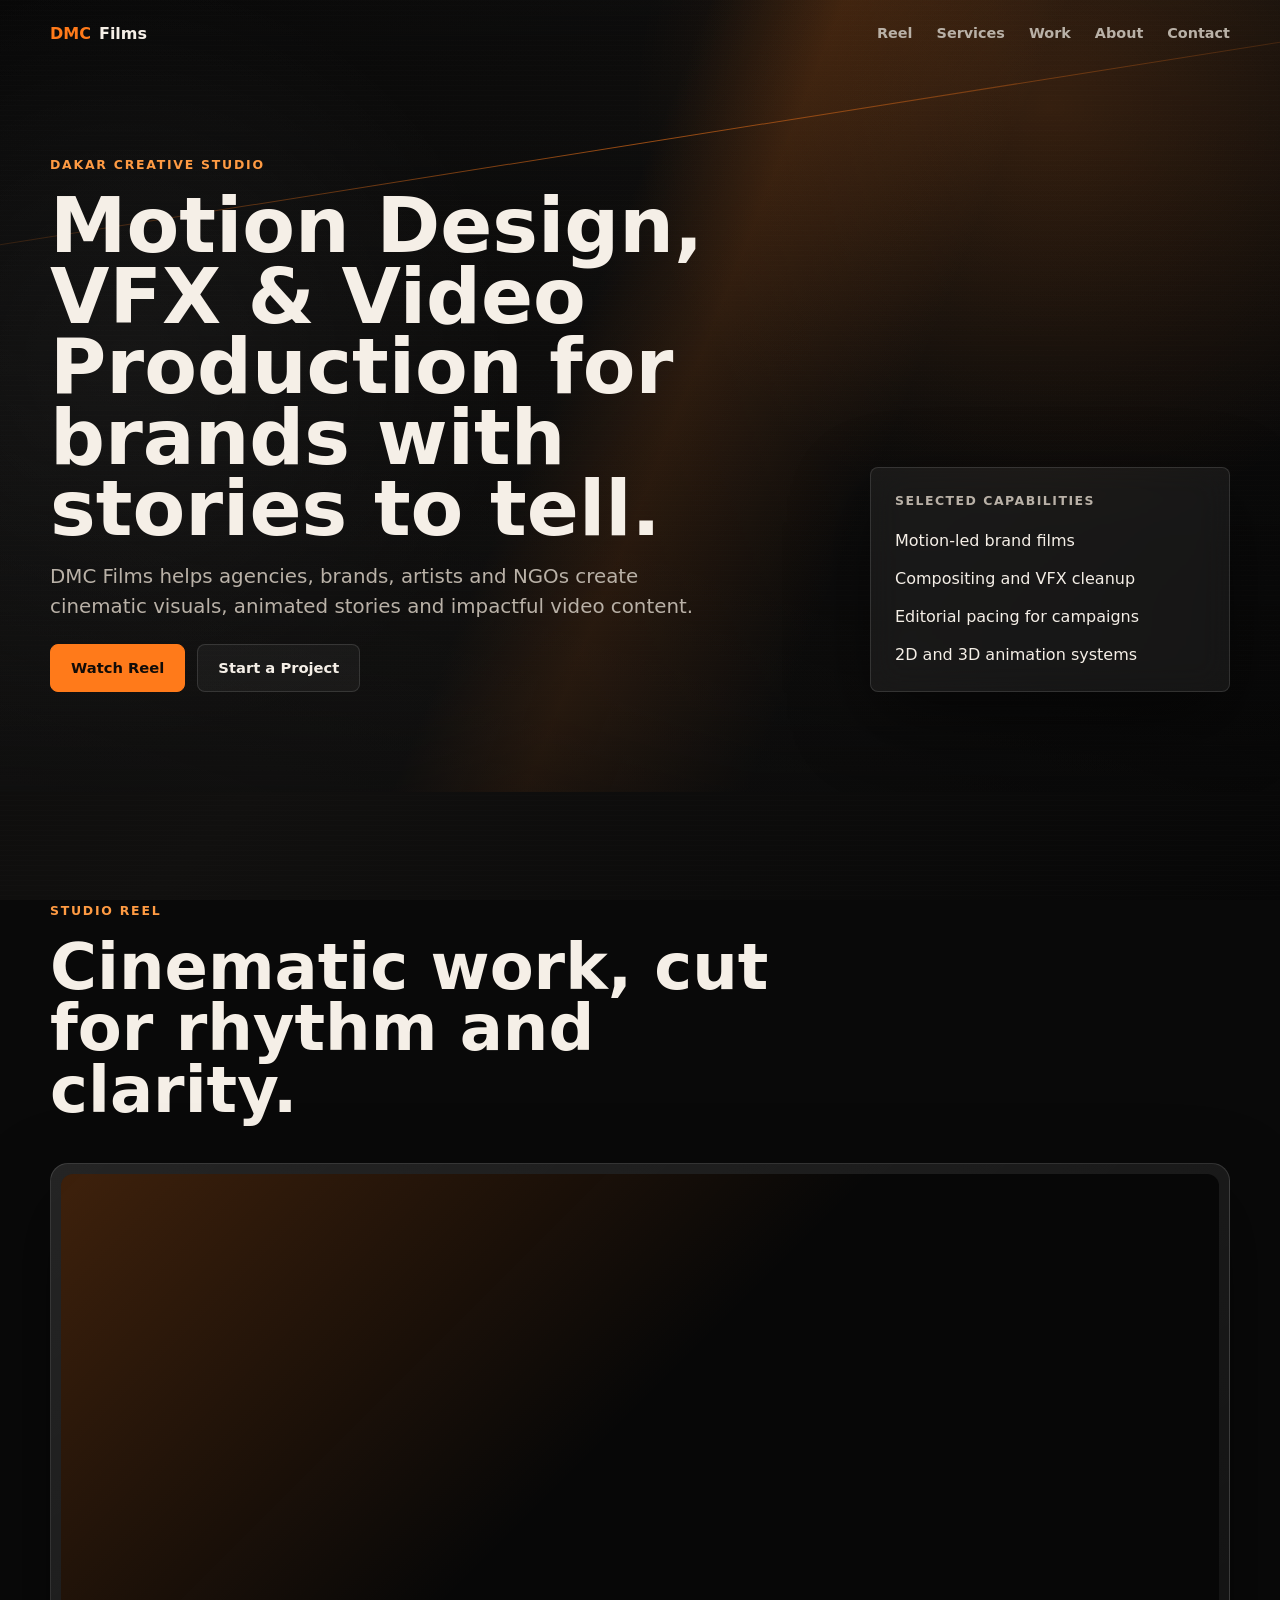
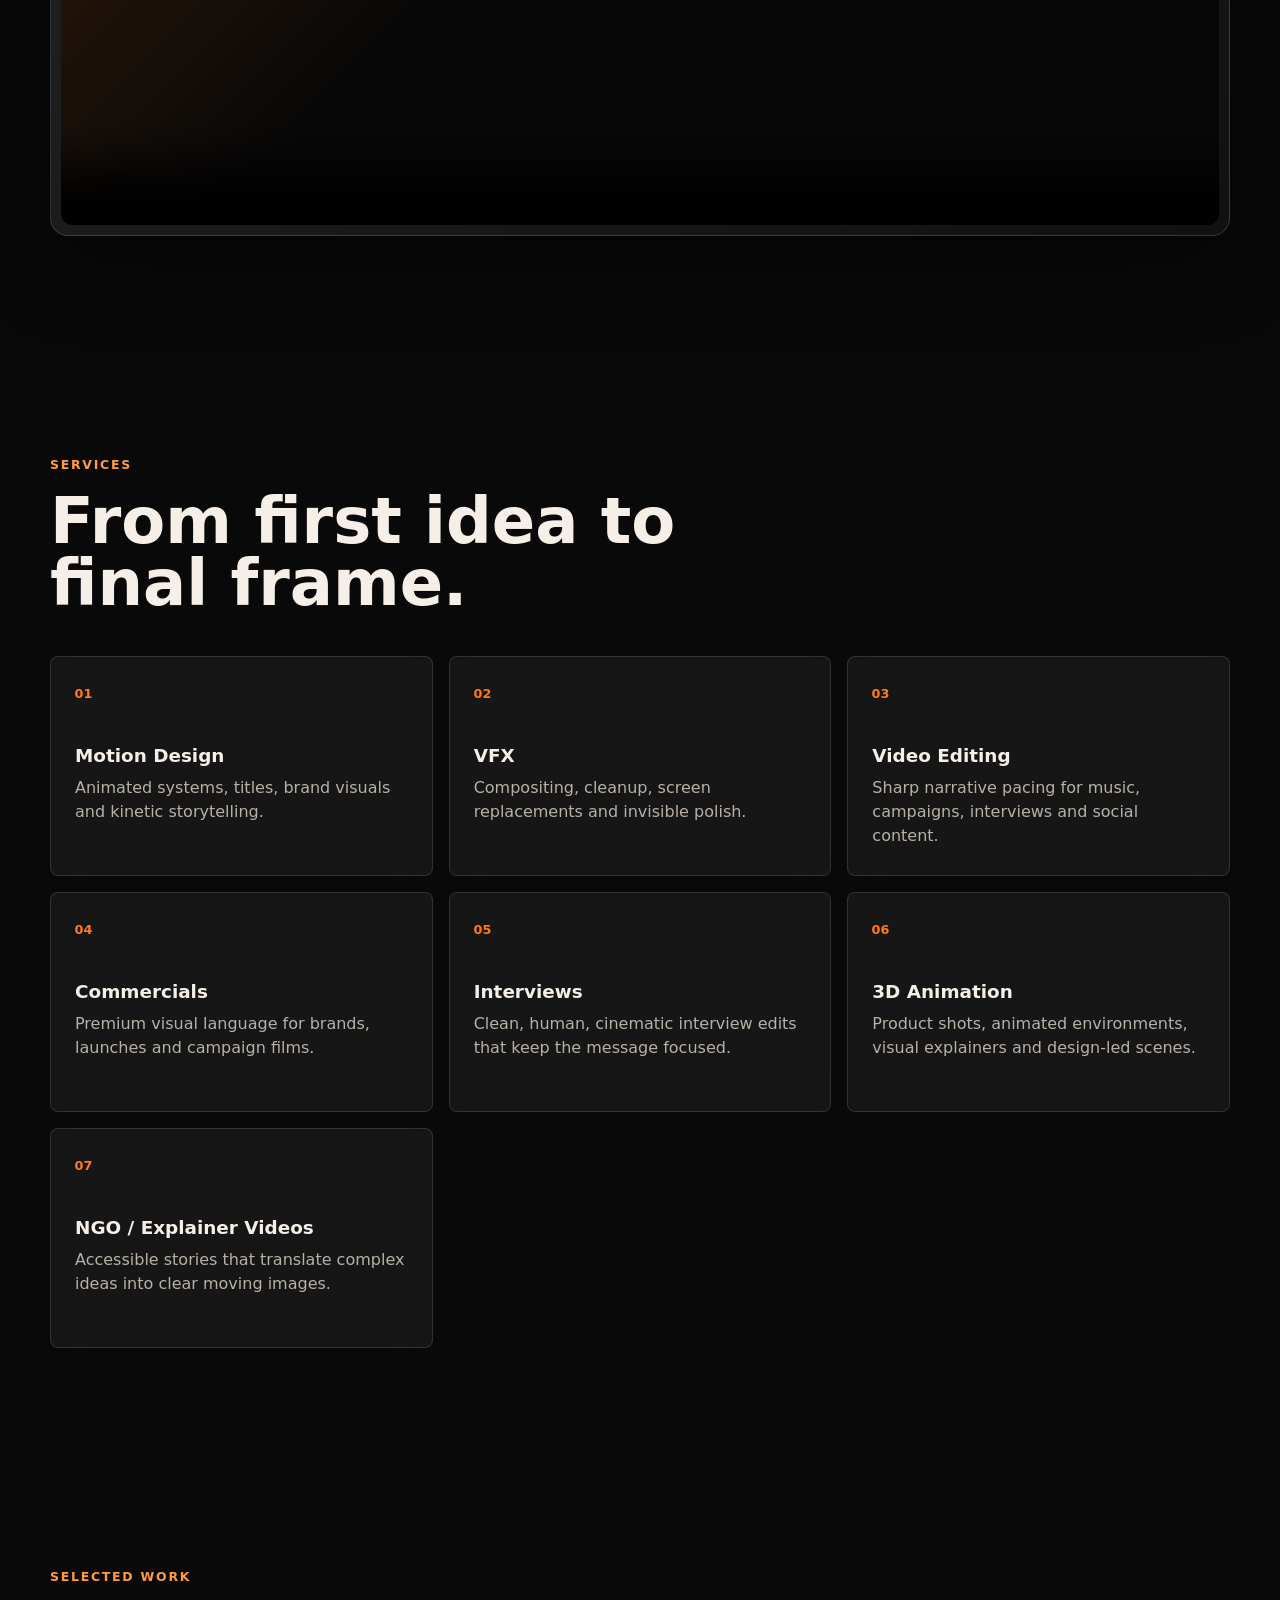
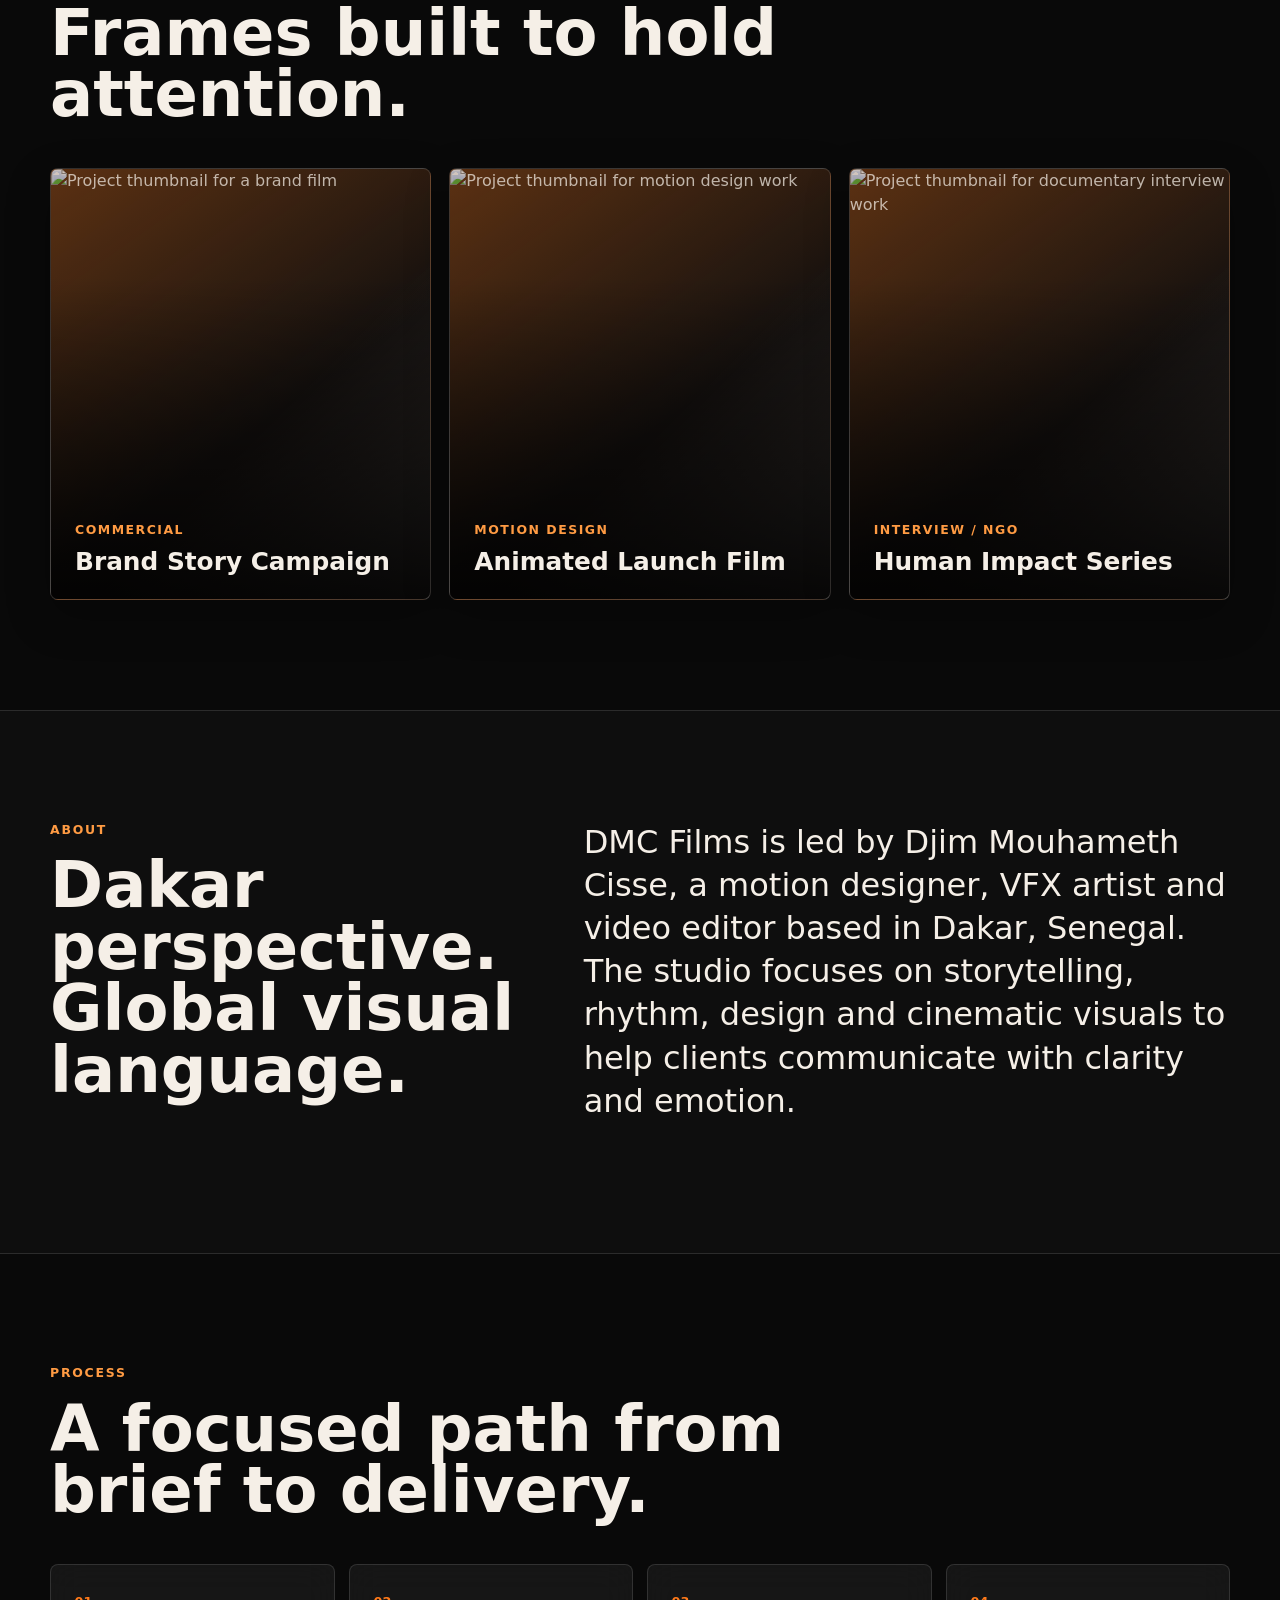
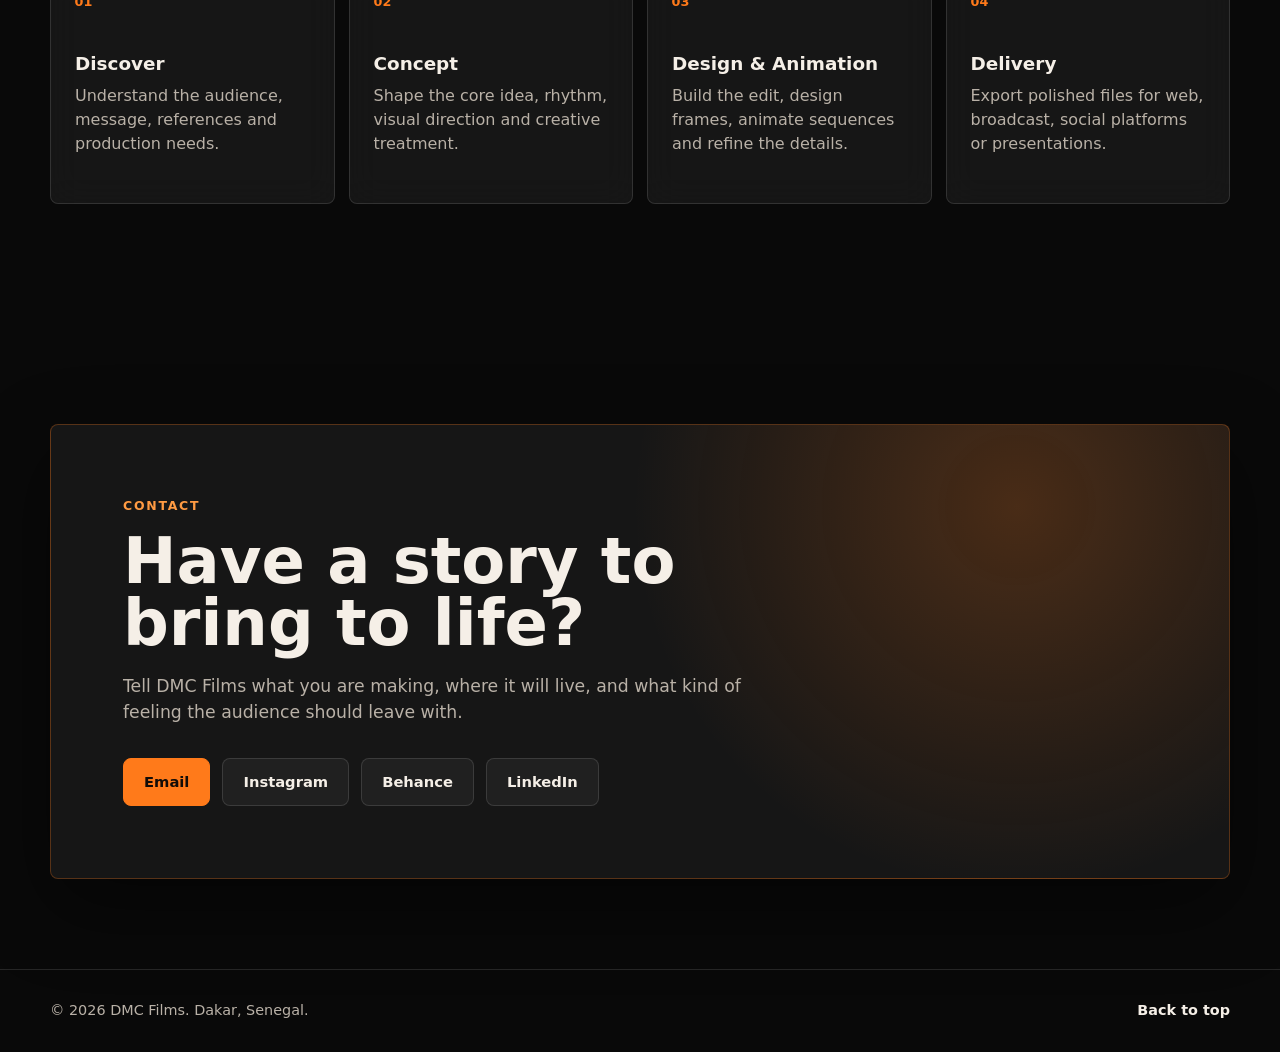
==== index.html @ 2ab38606 "Add files via upload" ====
<!DOCTYPE html>
<html lang="en">
  <head>
    <meta charset="UTF-8" />
    <meta name="viewport" content="width=device-width, initial-scale=1.0" />
    <meta
      name="description"
      content="DMC Films is a Dakar-based creative studio for motion design, VFX, video editing, commercials, interviews, animation, and video production."
    />
    <title>DMC Films | Motion Design, VFX & Video Production</title>
    <link rel="stylesheet" href="style.css" />
  </head>
  <body>
    <div class="site-bg" aria-hidden="true"></div>

    <header class="site-header" data-header>
      <a class="brand" href="#top" aria-label="DMC Films home">
        <span class="brand-mark">DMC</span>
        <span class="brand-name">Films</span>
      </a>

      <button
        class="nav-toggle"
        type="button"
        aria-label="Open navigation menu"
        aria-expanded="false"
        aria-controls="site-nav"
        data-nav-toggle
      >
        <span></span>
        <span></span>
      </button>

      <nav class="site-nav" id="site-nav" data-nav>
        <a href="#reel">Reel</a>
        <a href="#services">Services</a>
        <a href="#work">Work</a>
        <a href="#about">About</a>
        <a href="#contact">Contact</a>
      </nav>
    </header>

    <main id="top">
      <section class="hero section">
        <div class="hero-media" aria-hidden="true">
          <span class="scanline"></span>
        </div>

        <div class="container hero-grid">
          <div class="hero-copy reveal">
            <p class="eyebrow">Dakar creative studio</p>
            <h1>Motion Design, VFX & Video Production for brands with stories to tell.</h1>
            <p class="hero-text">
              DMC Films helps agencies, brands, artists and NGOs create cinematic visuals,
              animated stories and impactful video content.
            </p>
            <div class="hero-actions">
              <a class="btn btn-primary" href="#reel">Watch Reel</a>
              <a class="btn btn-secondary" href="#contact">Start a Project</a>
            </div>
          </div>

          <div class="hero-panel reveal" style="--delay: 140ms">
            <p class="panel-label">Selected capabilities</p>
            <ul>
              <li>Motion-led brand films</li>
              <li>Compositing and VFX cleanup</li>
              <li>Editorial pacing for campaigns</li>
              <li>2D and 3D animation systems</li>
            </ul>
          </div>
        </div>
      </section>

      <section class="section reel-section" id="reel">
        <div class="container">
          <div class="section-heading reveal">
            <p class="eyebrow">Studio reel</p>
            <h2>Cinematic work, cut for rhythm and clarity.</h2>
          </div>

          <div class="video-shell reveal">
            <!-- Replace assets/video/reel.mp4 with your final reel video file. Keep the same filename or update the src below. -->
            <!-- Replace assets/img/poster.jpg with a still frame from the reel for the video preview image. -->
            <video
              class="reel-video"
              controls
              preload="metadata"
              poster="assets/img/poster.jpg"
            >
              <source src="assets/video/reel.mp4" type="video/mp4" />
              Your browser does not support the video tag.
            </video>
          </div>
        </div>
      </section>

      <section class="section" id="services">
        <div class="container">
          <div class="section-heading reveal">
            <p class="eyebrow">Services</p>
            <h2>From first idea to final frame.</h2>
          </div>

          <div class="services-grid">
            <article class="service-card reveal">
              <span>01</span>
              <h3>Motion Design</h3>
              <p>Animated systems, titles, brand visuals and kinetic storytelling.</p>
            </article>
            <article class="service-card reveal">
              <span>02</span>
              <h3>VFX</h3>
              <p>Compositing, cleanup, screen replacements and invisible polish.</p>
            </article>
            <article class="service-card reveal">
              <span>03</span>
              <h3>Video Editing</h3>
              <p>Sharp narrative pacing for music, campaigns, interviews and social content.</p>
            </article>
            <article class="service-card reveal">
              <span>04</span>
              <h3>Commercials</h3>
              <p>Premium visual language for brands, launches and campaign films.</p>
            </article>
            <article class="service-card reveal">
              <span>05</span>
              <h3>Interviews</h3>
              <p>Clean, human, cinematic interview edits that keep the message focused.</p>
            </article>
            <article class="service-card reveal">
              <span>06</span>
              <h3>3D Animation</h3>
              <p>Product shots, animated environments, visual explainers and design-led scenes.</p>
            </article>
            <article class="service-card reveal">
              <span>07</span>
              <h3>NGO / Explainer Videos</h3>
              <p>Accessible stories that translate complex ideas into clear moving images.</p>
            </article>
          </div>
        </div>
      </section>

      <section class="section" id="work">
        <div class="container">
          <div class="section-heading reveal">
            <p class="eyebrow">Selected work</p>
            <h2>Frames built to hold attention.</h2>
          </div>

          <div class="work-grid">
            <article class="work-card reveal">
              <!-- Replace this image with your own thumbnail in assets/img/project-1.jpg. -->
              <img src="assets/img/project-1.jpg" alt="Project thumbnail for a brand film" />
              <div class="work-card-content">
                <p>Commercial</p>
                <h3>Brand Story Campaign</h3>
              </div>
            </article>
            <article class="work-card reveal">
              <!-- Replace this image with your own thumbnail in assets/img/project-2.jpg. -->
              <img src="assets/img/project-2.jpg" alt="Project thumbnail for motion design work" />
              <div class="work-card-content">
                <p>Motion Design</p>
                <h3>Animated Launch Film</h3>
              </div>
            </article>
            <article class="work-card reveal">
              <!-- Replace this image with your own thumbnail in assets/img/project-3.jpg. -->
              <img src="assets/img/project-3.jpg" alt="Project thumbnail for documentary interview work" />
              <div class="work-card-content">
                <p>Interview / NGO</p>
                <h3>Human Impact Series</h3>
              </div>
            </article>
          </div>
        </div>
      </section>

      <section class="section about-section" id="about">
        <div class="container about-grid">
          <div class="section-heading reveal">
            <p class="eyebrow">About</p>
            <h2>Dakar perspective. Global visual language.</h2>
          </div>
          <div class="about-copy reveal">
            <p>
              DMC Films is led by Djim Mouhameth Cisse, a motion designer, VFX artist
              and video editor based in Dakar, Senegal. The studio focuses on storytelling,
              rhythm, design and cinematic visuals to help clients communicate with clarity
              and emotion.
            </p>
          </div>
        </div>
      </section>

      <section class="section process-section" id="process">
        <div class="container">
          <div class="section-heading reveal">
            <p class="eyebrow">Process</p>
            <h2>A focused path from brief to delivery.</h2>
          </div>

          <div class="process-grid">
            <article class="process-step reveal">
              <span>01</span>
              <h3>Discover</h3>
              <p>Understand the audience, message, references and production needs.</p>
            </article>
            <article class="process-step reveal">
              <span>02</span>
              <h3>Concept</h3>
              <p>Shape the core idea, rhythm, visual direction and creative treatment.</p>
            </article>
            <article class="process-step reveal">
              <span>03</span>
              <h3>Design & Animation</h3>
              <p>Build the edit, design frames, animate sequences and refine the details.</p>
            </article>
            <article class="process-step reveal">
              <span>04</span>
              <h3>Delivery</h3>
              <p>Export polished files for web, broadcast, social platforms or presentations.</p>
            </article>
          </div>
        </div>
      </section>

      <section class="section contact-section" id="contact">
        <div class="container contact-panel reveal">
          <p class="eyebrow">Contact</p>
          <h2>Have a story to bring to life?</h2>
          <p>
            Tell DMC Films what you are making, where it will live, and what kind of feeling
            the audience should leave with.
          </p>

          <div class="contact-actions">
            <!-- Edit these placeholder links with your real email and social profiles. -->
            <a class="btn btn-primary" href="mailto:hello@dmcfilms.com">Email</a>
            <a class="btn btn-secondary" href="https://instagram.com/" target="_blank" rel="noreferrer">Instagram</a>
            <a class="btn btn-secondary" href="https://behance.net/" target="_blank" rel="noreferrer">Behance</a>
            <a class="btn btn-secondary" href="https://linkedin.com/" target="_blank" rel="noreferrer">LinkedIn</a>
          </div>
        </div>
      </section>
    </main>

    <footer class="site-footer">
      <div class="container footer-inner">
        <p>&copy; <span data-year></span> DMC Films. Dakar, Senegal.</p>
        <a href="#top">Back to top</a>
      </div>
    </footer>

    <script src="script.js"></script>
  </body>
</html>
---- style.css ----
:root {
  --bg: #090909;
  --bg-soft: #11100f;
  --surface: rgba(255, 255, 255, 0.055);
  --surface-strong: rgba(255, 255, 255, 0.095);
  --line: rgba(255, 255, 255, 0.12);
  --text: #f5efe7;
  --muted: #b9b1a7;
  --accent: #ff7a1a;
  --accent-strong: #ff9b43;
  --shadow: 0 28px 80px rgba(0, 0, 0, 0.48);
  --radius: 8px;
  --max-width: 1180px;
  color-scheme: dark;
}

* {
  box-sizing: border-box;
}

html {
  scroll-behavior: smooth;
}

body {
  margin: 0;
  min-height: 100vh;
  background: var(--bg);
  color: var(--text);
  font-family: Inter, ui-sans-serif, system-ui, -apple-system, BlinkMacSystemFont, "Segoe UI", sans-serif;
  line-height: 1.5;
  overflow-x: hidden;
}

body.nav-open {
  overflow: hidden;
}

img,
video {
  display: block;
  max-width: 100%;
}

a {
  color: inherit;
  text-decoration: none;
}

button {
  font: inherit;
}

.site-bg {
  position: fixed;
  inset: 0;
  z-index: -2;
  background:
    radial-gradient(circle at 82% 12%, rgba(255, 122, 26, 0.18), transparent 26rem),
    radial-gradient(circle at 10% 40%, rgba(255, 255, 255, 0.06), transparent 24rem),
    linear-gradient(135deg, #080808 0%, #11100f 48%, #070707 100%);
}

.site-bg::after {
  content: "";
  position: absolute;
  inset: 0;
  opacity: 0.18;
  background-image: linear-gradient(rgba(255, 255, 255, 0.05) 1px, transparent 1px);
  background-size: 100% 5px;
  pointer-events: none;
}

.container {
  width: min(100% - 40px, var(--max-width));
  margin-inline: auto;
}

.section {
  padding: 110px 0;
}

.site-header {
  position: fixed;
  top: 0;
  left: 0;
  right: 0;
  z-index: 20;
  display: flex;
  align-items: center;
  justify-content: space-between;
  gap: 24px;
  padding: 22px max(20px, calc((100vw - var(--max-width)) / 2));
  border-bottom: 1px solid transparent;
  transition: background 220ms ease, border-color 220ms ease, padding 220ms ease;
}

.site-header.is-scrolled {
  padding-top: 14px;
  padding-bottom: 14px;
  background: rgba(9, 9, 9, 0.82);
  border-color: var(--line);
  backdrop-filter: blur(18px);
}

.brand {
  display: inline-flex;
  align-items: baseline;
  gap: 8px;
  font-weight: 800;
  letter-spacing: 0;
}

.brand-mark {
  color: var(--accent);
}

.brand-name {
  color: var(--text);
}

.site-nav {
  display: flex;
  align-items: center;
  gap: 24px;
  color: var(--muted);
  font-size: 0.9rem;
  font-weight: 650;
}

.site-nav a {
  position: relative;
  transition: color 180ms ease;
}

.site-nav a::after {
  content: "";
  position: absolute;
  left: 0;
  right: 0;
  bottom: -8px;
  height: 1px;
  background: var(--accent);
  transform: scaleX(0);
  transform-origin: right;
  transition: transform 180ms ease;
}

.site-nav a:hover,
.site-nav a:focus-visible {
  color: var(--text);
}

.site-nav a:hover::after,
.site-nav a:focus-visible::after {
  transform: scaleX(1);
  transform-origin: left;
}

.nav-toggle {
  display: none;
  width: 44px;
  height: 44px;
  border: 1px solid var(--line);
  border-radius: var(--radius);
  background: rgba(255, 255, 255, 0.05);
  color: var(--text);
  cursor: pointer;
}

.nav-toggle span {
  display: block;
  width: 18px;
  height: 2px;
  margin: 5px auto;
  background: currentColor;
  transition: transform 180ms ease;
}

.nav-toggle.is-active span:first-child {
  transform: translateY(3.5px) rotate(45deg);
}

.nav-toggle.is-active span:last-child {
  transform: translateY(-3.5px) rotate(-45deg);
}

.hero {
  position: relative;
  min-height: 88svh;
  display: grid;
  align-items: center;
  overflow: hidden;
  padding-top: 100px;
  padding-bottom: 44px;
}

.hero-grid {
  position: relative;
  z-index: 1;
  display: grid;
  grid-template-columns: minmax(0, 1fr) 360px;
  gap: 56px;
  align-items: end;
}

.hero-media {
  position: absolute;
  inset: 0;
  z-index: 0;
  overflow: hidden;
}

.hero-media::before,
.hero-media::after {
  content: "";
  position: absolute;
  inset: -20%;
  pointer-events: none;
}

.hero-media::before {
  background:
    linear-gradient(112deg, transparent 0 46%, rgba(255, 122, 26, 0.16) 52%, transparent 62%),
    linear-gradient(18deg, rgba(255, 255, 255, 0.055), transparent 42%);
  animation: driftLight 13s ease-in-out infinite alternate;
}

.hero-media::after {
  background: linear-gradient(180deg, transparent 0%, rgba(9, 9, 9, 0.38) 78%, rgba(9, 9, 9, 0.8) 100%);
}

.scanline {
  position: absolute;
  inset: 18% -20% auto;
  height: 1px;
  background: linear-gradient(90deg, transparent, rgba(255, 122, 26, 0.65), transparent);
  transform: rotate(-9deg);
  animation: pulse 5s ease-in-out infinite;
}

.eyebrow {
  margin: 0 0 16px;
  color: var(--accent-strong);
  font-size: 0.78rem;
  font-weight: 800;
  letter-spacing: 0.14em;
  text-transform: uppercase;
}

h1,
h2,
h3,
p {
  margin-top: 0;
}

h1 {
  max-width: 860px;
  margin-bottom: 18px;
  font-size: clamp(3rem, 6vw, 5.9rem);
  line-height: 0.92;
  letter-spacing: 0;
}

h2 {
  max-width: 760px;
  margin-bottom: 0;
  font-size: clamp(2.2rem, 5vw, 4.6rem);
  line-height: 0.96;
  letter-spacing: 0;
}

h3 {
  margin-bottom: 10px;
  font-size: 1.15rem;
  line-height: 1.15;
  letter-spacing: 0;
}

.hero-text {
  max-width: 680px;
  margin-bottom: 22px;
  color: var(--muted);
  font-size: clamp(1.04rem, 1.6vw, 1.24rem);
}

.hero-actions,
.contact-actions {
  display: flex;
  flex-wrap: wrap;
  gap: 12px;
}

.btn {
  display: inline-flex;
  min-height: 48px;
  align-items: center;
  justify-content: center;
  border: 1px solid var(--line);
  border-radius: var(--radius);
  padding: 0 20px;
  font-size: 0.92rem;
  font-weight: 800;
  transition: transform 180ms ease, border-color 180ms ease, background 180ms ease, color 180ms ease;
}

.btn:hover,
.btn:focus-visible {
  transform: translateY(-2px);
}

.btn-primary {
  border-color: var(--accent);
  background: var(--accent);
  color: #120c08;
}

.btn-primary:hover,
.btn-primary:focus-visible {
  background: var(--accent-strong);
  border-color: var(--accent-strong);
}

.btn-secondary {
  background: rgba(255, 255, 255, 0.045);
  color: var(--text);
}

.btn-secondary:hover,
.btn-secondary:focus-visible {
  border-color: rgba(255, 122, 26, 0.6);
  background: rgba(255, 122, 26, 0.12);
}

.hero-panel,
.service-card,
.process-step {
  border: 1px solid var(--line);
  border-radius: var(--radius);
  background: var(--surface);
  backdrop-filter: blur(16px);
}

.hero-panel {
  padding: 24px;
  box-shadow: var(--shadow);
}

.panel-label {
  margin-bottom: 18px;
  color: var(--muted);
  font-size: 0.78rem;
  font-weight: 800;
  letter-spacing: 0.12em;
  text-transform: uppercase;
}

.hero-panel ul {
  display: grid;
  gap: 14px;
  margin: 0;
  padding: 0;
  list-style: none;
}

.hero-panel li {
  color: var(--text);
}

.section-heading {
  margin-bottom: 42px;
}

.video-shell {
  padding: 10px;
  border: 1px solid rgba(255, 255, 255, 0.13);
  border-radius: 18px;
  background: linear-gradient(145deg, rgba(255, 255, 255, 0.11), rgba(255, 255, 255, 0.035));
  box-shadow: var(--shadow);
}

.reel-video {
  width: 100%;
  aspect-ratio: 16 / 9;
  border-radius: 12px;
  background:
    linear-gradient(135deg, rgba(255, 122, 26, 0.22), transparent 45%),
    #070707;
  object-fit: cover;
}

.services-grid {
  display: grid;
  grid-template-columns: repeat(3, minmax(0, 1fr));
  gap: 16px;
}

.service-card {
  min-height: 220px;
  padding: 24px;
  transition: transform 200ms ease, border-color 200ms ease, background 200ms ease;
}

.service-card:hover {
  transform: translateY(-6px);
  border-color: rgba(255, 122, 26, 0.52);
  background: var(--surface-strong);
}

.service-card span,
.process-step span {
  display: inline-block;
  margin-bottom: 42px;
  color: var(--accent);
  font-size: 0.8rem;
  font-weight: 850;
}

.service-card p,
.process-step p {
  margin-bottom: 0;
  color: var(--muted);
}

.work-grid {
  display: grid;
  grid-template-columns: repeat(3, minmax(0, 1fr));
  gap: 18px;
}

.work-card {
  position: relative;
  min-height: 430px;
  overflow: hidden;
  border: 1px solid var(--line);
  border-radius: var(--radius);
  background:
    linear-gradient(145deg, rgba(255, 122, 26, 0.3), transparent 58%),
    linear-gradient(315deg, rgba(255, 255, 255, 0.12), transparent 42%),
    #15110f;
  box-shadow: 0 16px 44px rgba(0, 0, 0, 0.28);
}

.work-card img {
  width: 100%;
  height: 100%;
  min-height: 430px;
  object-fit: cover;
  opacity: 0.72;
  transition: transform 500ms ease, opacity 500ms ease;
}

.work-card img[src=""],
.work-card img:not([src]) {
  display: none;
}

.work-card::after {
  content: "";
  position: absolute;
  inset: 0;
  background: linear-gradient(180deg, transparent 25%, rgba(0, 0, 0, 0.84));
}

.work-card-content {
  position: absolute;
  left: 24px;
  right: 24px;
  bottom: 22px;
  z-index: 1;
}

.work-card-content p {
  margin-bottom: 8px;
  color: var(--accent-strong);
  font-size: 0.78rem;
  font-weight: 850;
  letter-spacing: 0.12em;
  text-transform: uppercase;
}

.work-card-content h3 {
  margin-bottom: 0;
  font-size: 1.55rem;
}

.work-card:hover img {
  transform: scale(1.06);
  opacity: 0.92;
}

.about-section {
  border-block: 1px solid var(--line);
  background: rgba(255, 255, 255, 0.025);
}

.about-grid {
  display: grid;
  grid-template-columns: 0.85fr 1.15fr;
  gap: 56px;
  align-items: start;
}

.about-copy p {
  margin-bottom: 0;
  color: var(--text);
  font-size: clamp(1.25rem, 3vw, 2rem);
  line-height: 1.35;
}

.process-grid {
  display: grid;
  grid-template-columns: repeat(4, minmax(0, 1fr));
  gap: 14px;
}

.process-step {
  min-height: 240px;
  padding: 24px;
}

.contact-section {
  padding-bottom: 90px;
}

.contact-panel {
  padding: clamp(34px, 7vw, 72px);
  border: 1px solid rgba(255, 122, 26, 0.28);
  border-radius: var(--radius);
  background:
    radial-gradient(circle at 82% 18%, rgba(255, 122, 26, 0.22), transparent 24rem),
    rgba(255, 255, 255, 0.055);
  box-shadow: var(--shadow);
}

.contact-panel h2 {
  margin-bottom: 20px;
}

.contact-panel p:not(.eyebrow) {
  max-width: 680px;
  margin-bottom: 32px;
  color: var(--muted);
  font-size: 1.08rem;
}

.site-footer {
  padding: 30px 0;
  color: var(--muted);
  border-top: 1px solid var(--line);
}

.footer-inner {
  display: flex;
  align-items: center;
  justify-content: space-between;
  gap: 20px;
  font-size: 0.9rem;
}

.footer-inner p {
  margin-bottom: 0;
}

.footer-inner a {
  color: var(--text);
  font-weight: 750;
}

.reveal {
  opacity: 0;
  transform: translateY(26px);
  transition: opacity 700ms ease, transform 700ms ease;
  transition-delay: var(--delay, 0ms);
}

.reveal.is-visible {
  opacity: 1;
  transform: translateY(0);
}

@keyframes driftLight {
  from {
    transform: translate3d(-2%, -1%, 0) rotate(0deg);
  }

  to {
    transform: translate3d(2%, 1%, 0) rotate(2deg);
  }
}

@keyframes pulse {
  0%,
  100% {
    opacity: 0.2;
  }

  50% {
    opacity: 0.75;
  }
}

@media (max-width: 980px) {
  .section {
    padding: 86px 0;
  }

  .hero-grid,
  .about-grid {
    grid-template-columns: 1fr;
  }

  .hero-panel {
    max-width: 540px;
  }

  .services-grid,
  .work-grid {
    grid-template-columns: repeat(2, minmax(0, 1fr));
  }

  .process-grid {
    grid-template-columns: repeat(2, minmax(0, 1fr));
  }
}

@media (max-width: 760px) {
  .container {
    width: min(100% - 28px, var(--max-width));
  }

  .site-header {
    padding-inline: 14px;
  }

  .nav-toggle {
    display: block;
    position: relative;
    z-index: 22;
  }

  .site-nav {
    position: fixed;
    inset: 0;
    z-index: 21;
    display: grid;
    place-content: center;
    gap: 26px;
    background: rgba(9, 9, 9, 0.96);
    color: var(--text);
    font-size: 1.25rem;
    opacity: 0;
    pointer-events: none;
    transform: translateY(-10px);
    transition: opacity 180ms ease, transform 180ms ease;
  }

  .site-nav.is-open {
    opacity: 1;
    pointer-events: auto;
    transform: translateY(0);
  }

  .hero {
    min-height: auto;
    padding-top: 98px;
    padding-bottom: 32px;
  }

  .hero-grid {
    gap: 34px;
  }

  h1 {
    font-size: clamp(2.75rem, 13vw, 4.2rem);
    line-height: 0.94;
  }

  .hero-text {
    font-size: 1.05rem;
  }

  .hero-panel {
    display: none;
  }

  .services-grid,
  .work-grid,
  .process-grid {
    grid-template-columns: 1fr;
  }

  .work-card,
  .work-card img {
    min-height: 350px;
  }

  .footer-inner {
    align-items: flex-start;
    flex-direction: column;
  }
}

@media (prefers-reduced-motion: reduce) {
  html {
    scroll-behavior: auto;
  }

  *,
  *::before,
  *::after {
    animation-duration: 0.01ms !important;
    animation-iteration-count: 1 !important;
    scroll-behavior: auto !important;
    transition-duration: 0.01ms !important;
  }

  .reveal {
    opacity: 1;
    transform: none;
  }
}
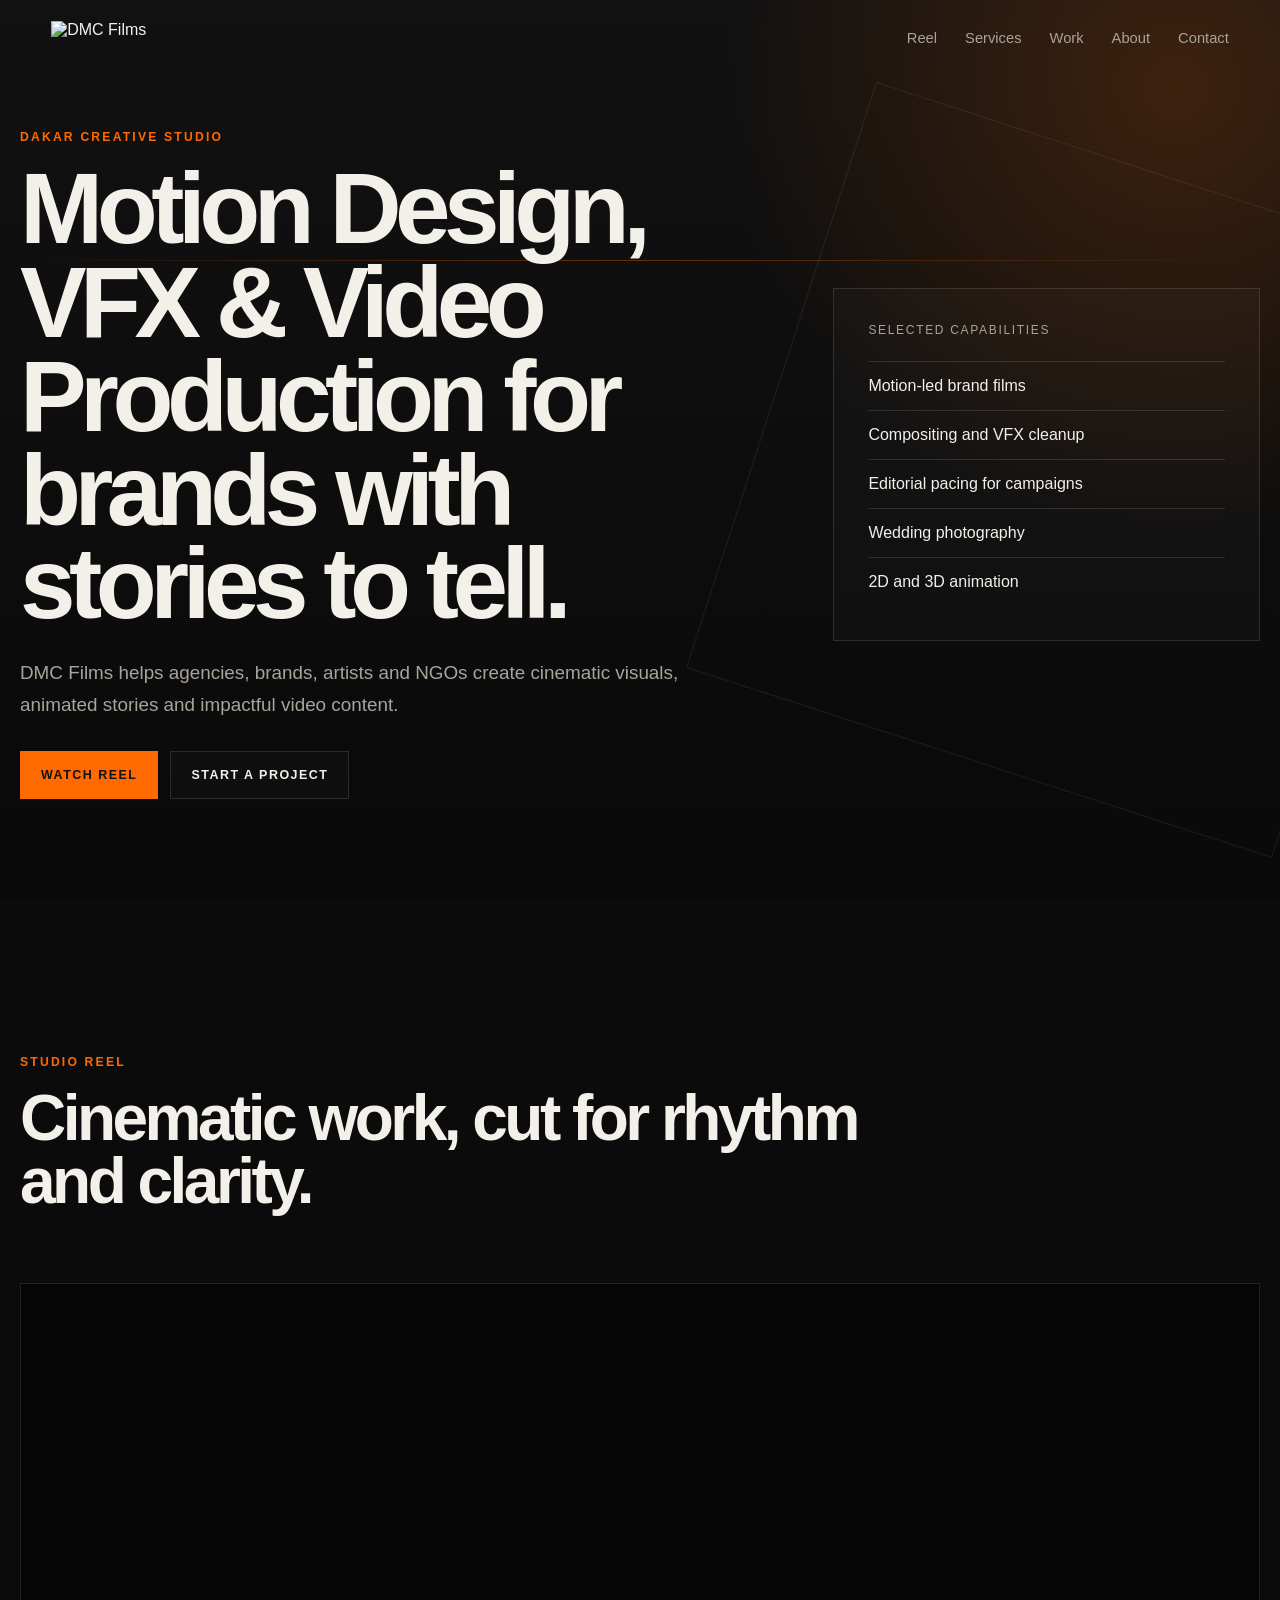
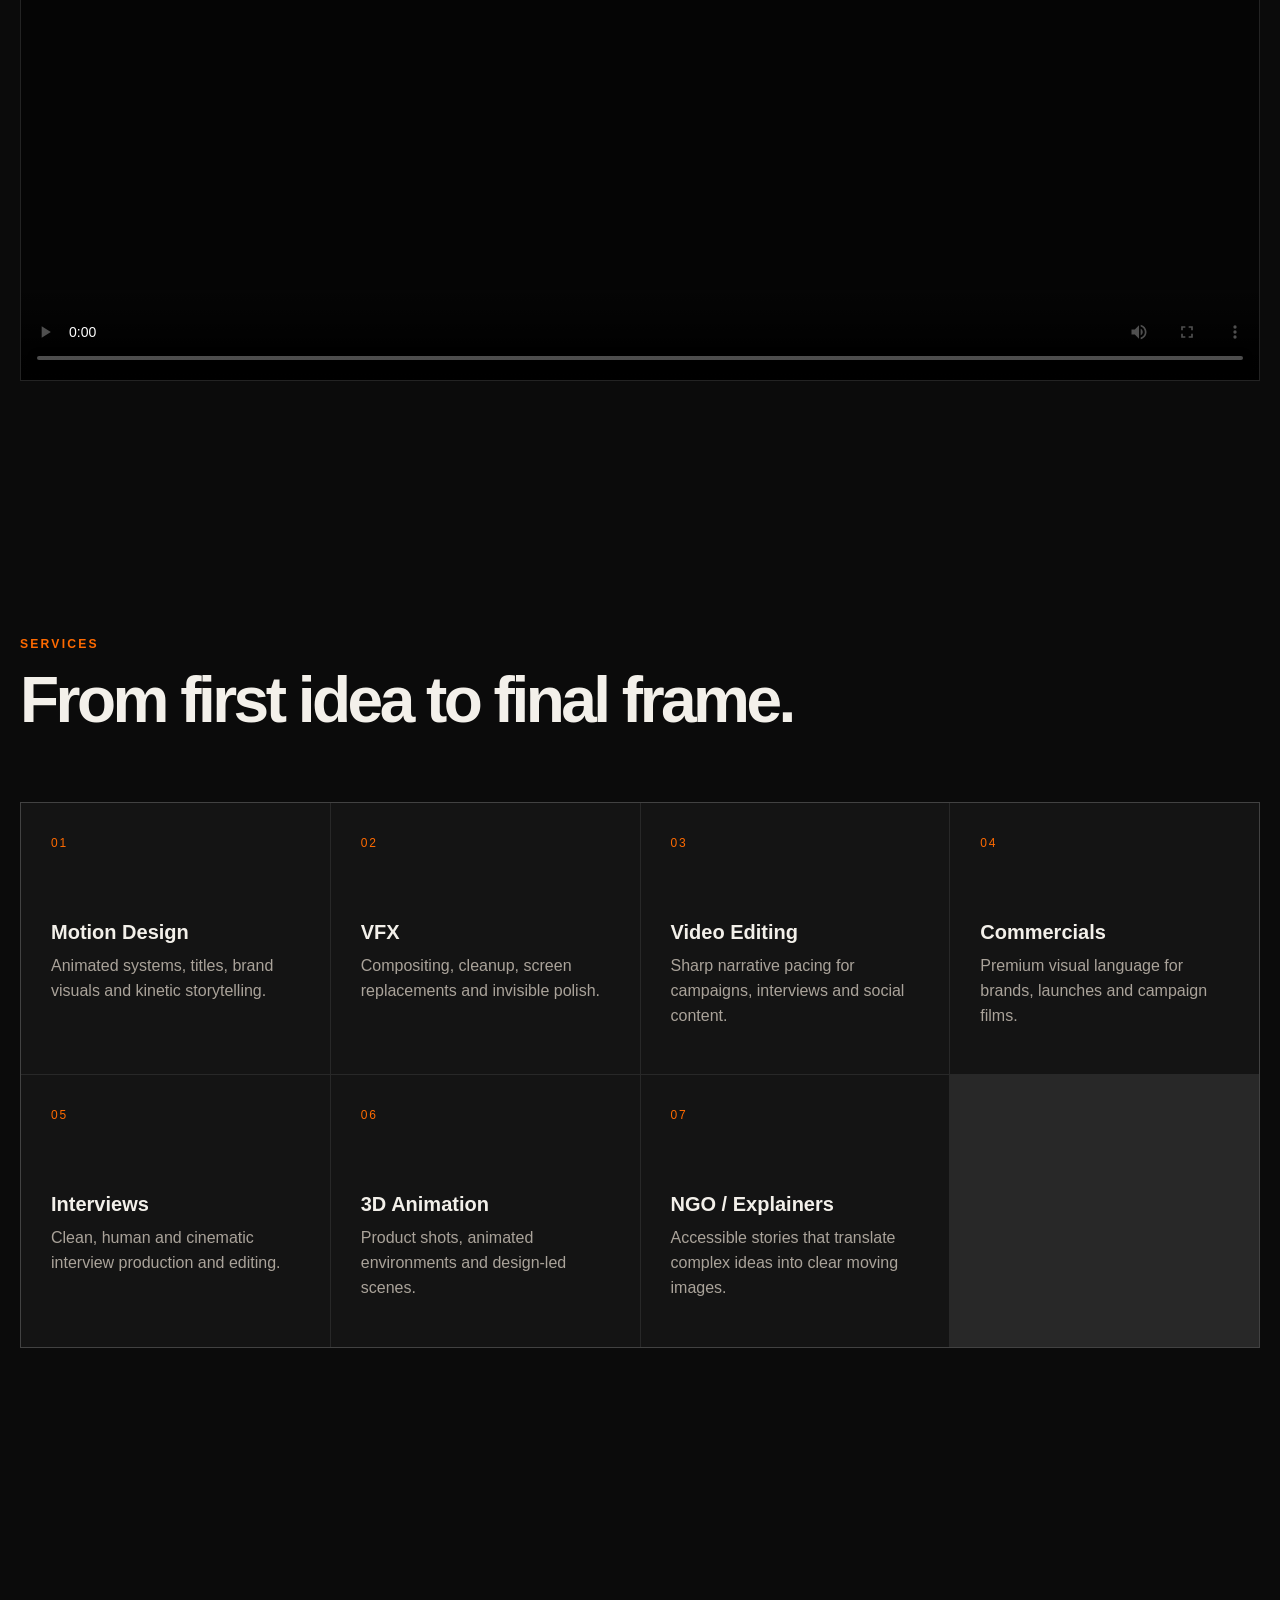
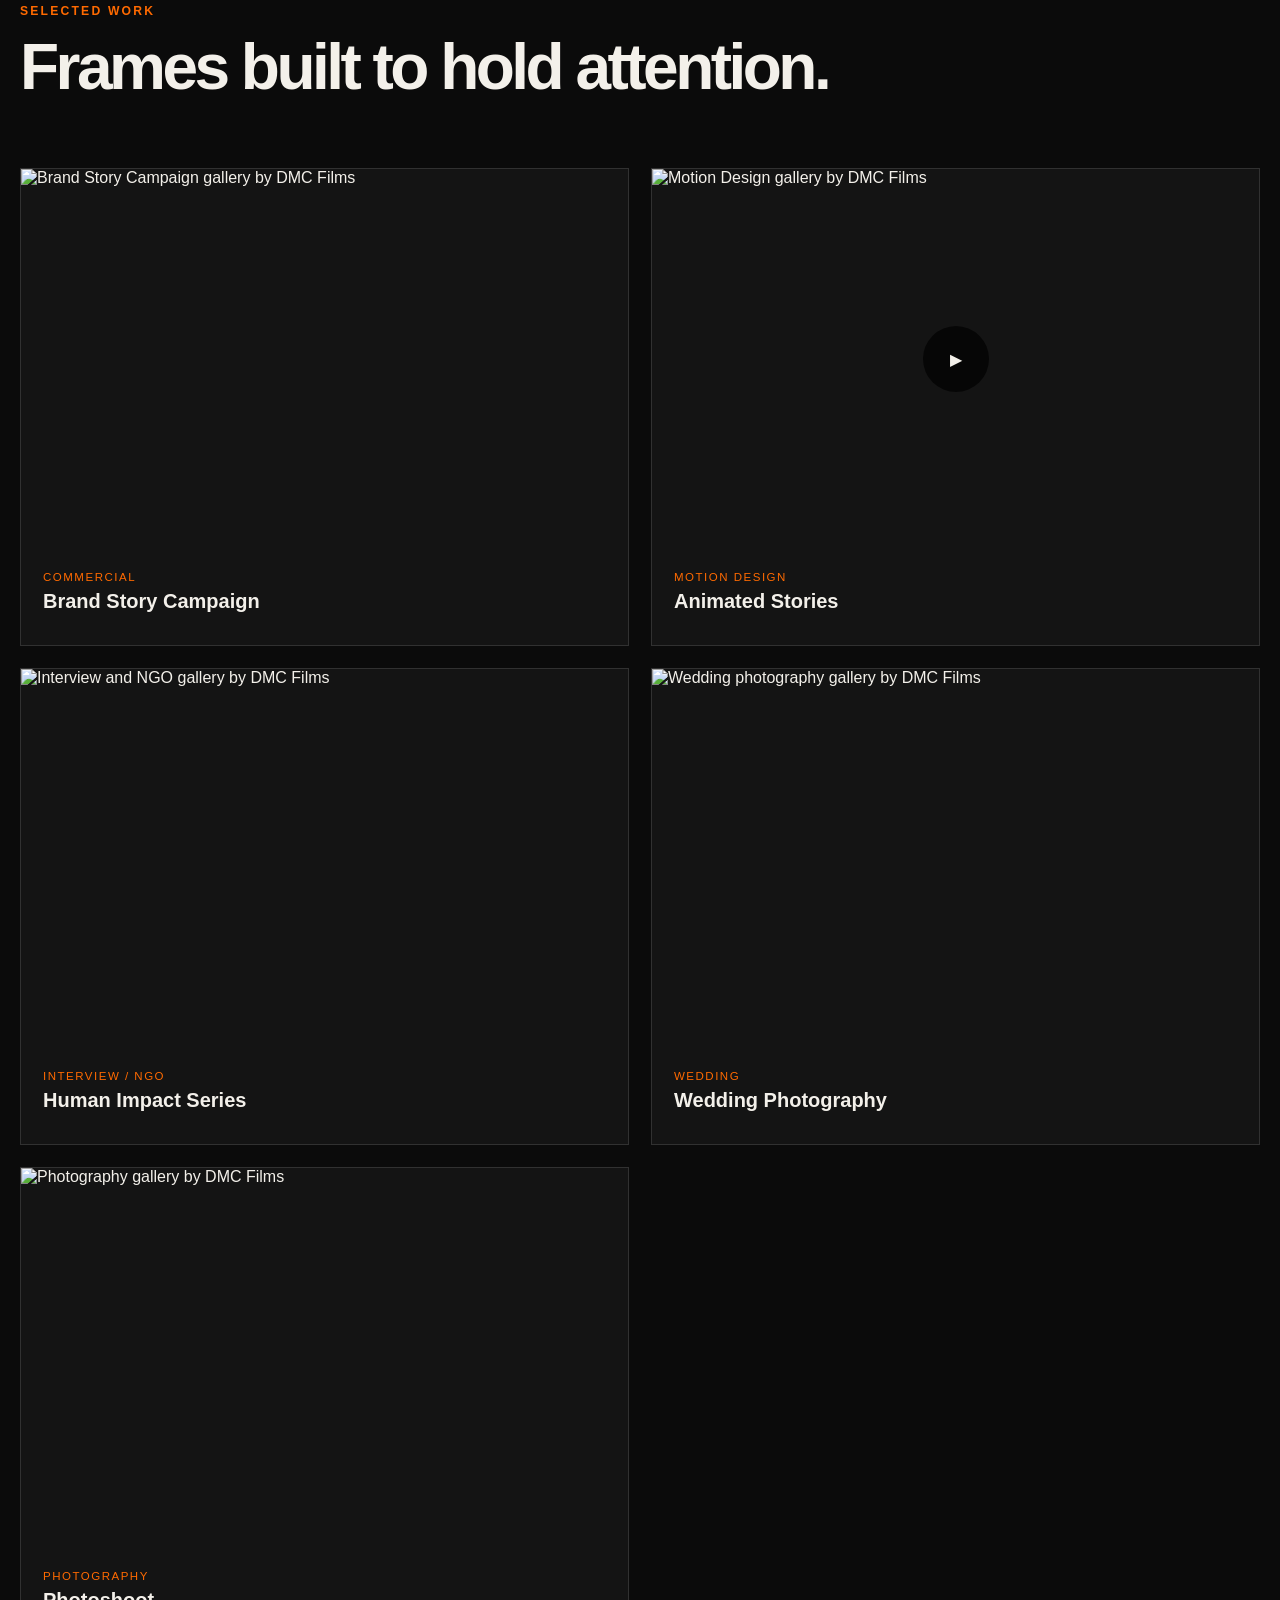
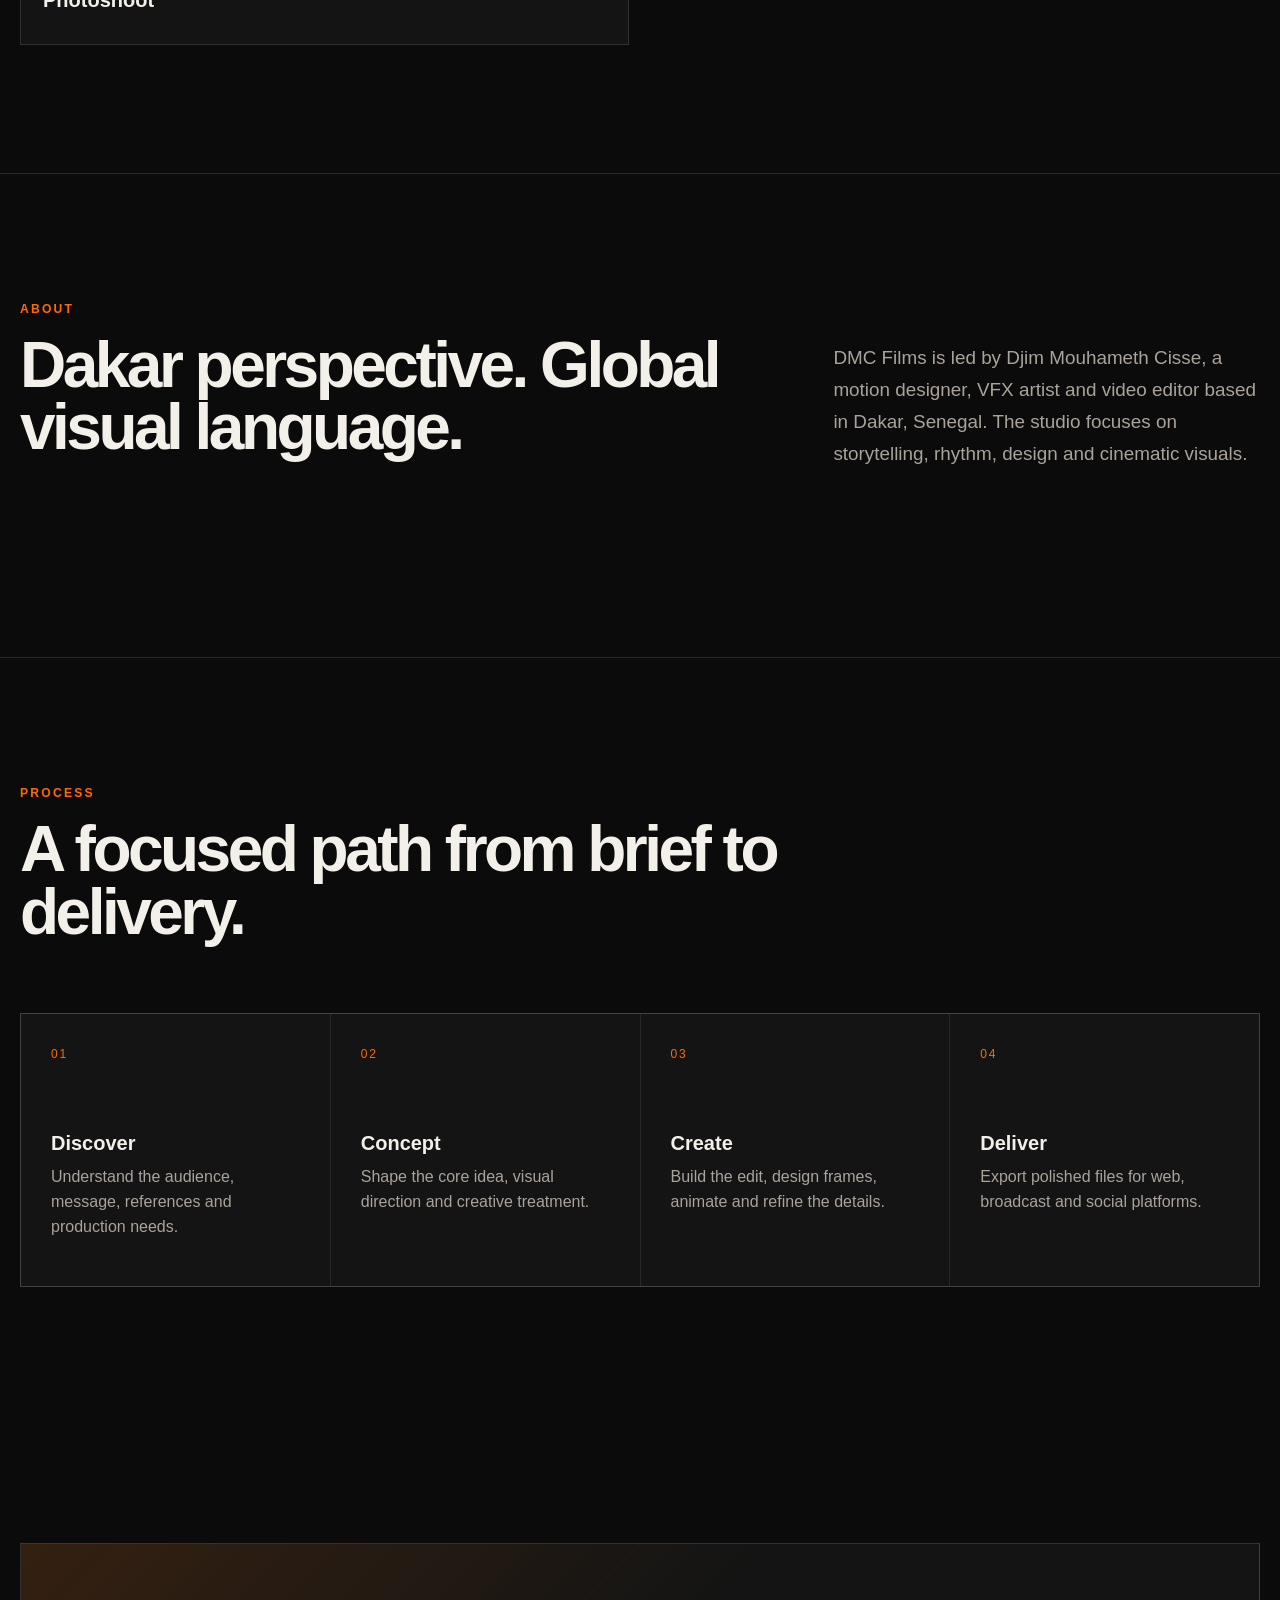
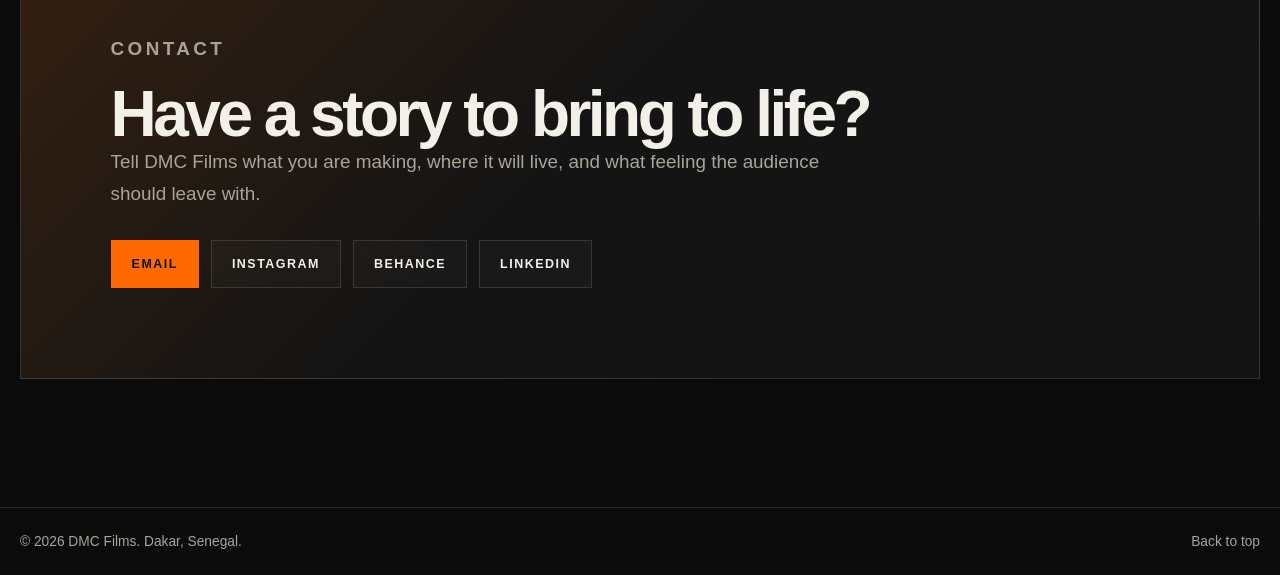
==== commit 963f95f4: "Add files via upload" ====
--- a/index.html
+++ b/index.html
@@ -1,259 +1,313 @@
 <!DOCTYPE html>
 <html lang="en">
-  <head>
-    <meta charset="UTF-8" />
-    <meta name="viewport" content="width=device-width, initial-scale=1.0" />
-    <meta
-      name="description"
-      content="DMC Films is a Dakar-based creative studio for motion design, VFX, video editing, commercials, interviews, animation, and video production."
-    />
-    <title>DMC Films | Motion Design, VFX & Video Production</title>
-    <link rel="stylesheet" href="style.css" />
-  </head>
-  <body>
-    <div class="site-bg" aria-hidden="true"></div>
-
-    <header class="site-header" data-header>
-      <a class="brand" href="#top" aria-label="DMC Films home">
-        <span class="brand-mark">DMC</span>
-        <span class="brand-name">Films</span>
-      </a>
-
-      <button
-        class="nav-toggle"
-        type="button"
-        aria-label="Open navigation menu"
-        aria-expanded="false"
-        aria-controls="site-nav"
-        data-nav-toggle
-      >
-        <span></span>
-        <span></span>
-      </button>
-
-      <nav class="site-nav" id="site-nav" data-nav>
-        <a href="#reel">Reel</a>
-        <a href="#services">Services</a>
-        <a href="#work">Work</a>
-        <a href="#about">About</a>
-        <a href="#contact">Contact</a>
-      </nav>
-    </header>
-
-    <main id="top">
-      <section class="hero section">
-        <div class="hero-media" aria-hidden="true">
-          <span class="scanline"></span>
-        </div>
-
-        <div class="container hero-grid">
-          <div class="hero-copy reveal">
-            <p class="eyebrow">Dakar creative studio</p>
-            <h1>Motion Design, VFX & Video Production for brands with stories to tell.</h1>
-            <p class="hero-text">
-              DMC Films helps agencies, brands, artists and NGOs create cinematic visuals,
-              animated stories and impactful video content.
-            </p>
-            <div class="hero-actions">
-              <a class="btn btn-primary" href="#reel">Watch Reel</a>
-              <a class="btn btn-secondary" href="#contact">Start a Project</a>
-            </div>
+<head>
+  <meta charset="UTF-8" />
+  <meta name="viewport" content="width=device-width, initial-scale=1.0" />
+  <meta
+    name="description"
+    content="DMC Films is a Dakar-based creative studio for motion design, VFX, editing, photography and video production."
+  />
+  <title>DMC Films | Motion Design, VFX & Video Production</title>
+  <link rel="stylesheet" href="style.css" />
+</head>
+<body>
+  <div class="site-bg" aria-hidden="true"></div>
+
+  <header class="site-header" data-header>
+    <a class="brand" href="#top" aria-label="DMC Films">
+      <img
+        src="assets/img/logo/DMC Films Logo WebIcon.png"
+        class="brand-logo"
+        alt="DMC Films"
+      />
+    </a>
+
+    <button
+      class="nav-toggle"
+      type="button"
+      aria-label="Open navigation menu"
+      aria-expanded="false"
+      aria-controls="site-nav"
+      data-nav-toggle
+    >
+      <span></span>
+      <span></span>
+    </button>
+
+    <nav class="site-nav" id="site-nav" data-nav>
+      <a href="#reel">Reel</a>
+      <a href="#services">Services</a>
+      <a href="#work">Work</a>
+      <a href="#about">About</a>
+      <a href="#contact">Contact</a>
+    </nav>
+  </header>
+
+  <main id="top">
+    <section class="hero section">
+      <div class="hero-media" aria-hidden="true">
+        <span class="scanline"></span>
+      </div>
+
+      <div class="container hero-grid">
+        <div class="hero-copy reveal">
+          <p class="eyebrow">Dakar creative studio</p>
+          <h1>Motion Design, VFX & Video Production for brands with stories to tell.</h1>
+          <p class="hero-text">
+            DMC Films helps agencies, brands, artists and NGOs create cinematic visuals,
+            animated stories and impactful video content.
+          </p>
+
+          <div class="hero-actions">
+            <a class="btn btn-primary" href="#reel">Watch Reel</a>
+            <a class="btn btn-secondary" href="#contact">Start a Project</a>
           </div>
-
-          <div class="hero-panel reveal" style="--delay: 140ms">
-            <p class="panel-label">Selected capabilities</p>
-            <ul>
-              <li>Motion-led brand films</li>
-              <li>Compositing and VFX cleanup</li>
-              <li>Editorial pacing for campaigns</li>
-              <li>2D and 3D animation systems</li>
-            </ul>
-          </div>
-        </div>
-      </section>
-
-      <section class="section reel-section" id="reel">
-        <div class="container">
-          <div class="section-heading reveal">
-            <p class="eyebrow">Studio reel</p>
-            <h2>Cinematic work, cut for rhythm and clarity.</h2>
-          </div>
-
-          <div class="video-shell reveal">
-            <!-- Replace assets/video/reel.mp4 with your final reel video file. Keep the same filename or update the src below. -->
-            <!-- Replace assets/img/poster.jpg with a still frame from the reel for the video preview image. -->
-            <video
-              class="reel-video"
-              controls
-              preload="metadata"
-              poster="assets/img/poster.jpg"
-            >
-              <source src="assets/video/reel.mp4" type="video/mp4" />
-              Your browser does not support the video tag.
-            </video>
-          </div>
-        </div>
-      </section>
-
-      <section class="section" id="services">
-        <div class="container">
-          <div class="section-heading reveal">
-            <p class="eyebrow">Services</p>
-            <h2>From first idea to final frame.</h2>
-          </div>
-
-          <div class="services-grid">
-            <article class="service-card reveal">
-              <span>01</span>
-              <h3>Motion Design</h3>
-              <p>Animated systems, titles, brand visuals and kinetic storytelling.</p>
-            </article>
-            <article class="service-card reveal">
-              <span>02</span>
-              <h3>VFX</h3>
-              <p>Compositing, cleanup, screen replacements and invisible polish.</p>
-            </article>
-            <article class="service-card reveal">
-              <span>03</span>
-              <h3>Video Editing</h3>
-              <p>Sharp narrative pacing for music, campaigns, interviews and social content.</p>
-            </article>
-            <article class="service-card reveal">
-              <span>04</span>
-              <h3>Commercials</h3>
-              <p>Premium visual language for brands, launches and campaign films.</p>
-            </article>
-            <article class="service-card reveal">
-              <span>05</span>
-              <h3>Interviews</h3>
-              <p>Clean, human, cinematic interview edits that keep the message focused.</p>
-            </article>
-            <article class="service-card reveal">
-              <span>06</span>
-              <h3>3D Animation</h3>
-              <p>Product shots, animated environments, visual explainers and design-led scenes.</p>
-            </article>
-            <article class="service-card reveal">
-              <span>07</span>
-              <h3>NGO / Explainer Videos</h3>
-              <p>Accessible stories that translate complex ideas into clear moving images.</p>
-            </article>
-          </div>
-        </div>
-      </section>
-
-      <section class="section" id="work">
-        <div class="container">
-          <div class="section-heading reveal">
-            <p class="eyebrow">Selected work</p>
-            <h2>Frames built to hold attention.</h2>
-          </div>
-
-          <div class="work-grid">
-            <article class="work-card reveal">
-              <!-- Replace this image with your own thumbnail in assets/img/project-1.jpg. -->
-              <img src="assets/img/project-1.jpg" alt="Project thumbnail for a brand film" />
+        </div>
+
+        <div class="hero-panel reveal" style="--delay: 140ms">
+          <p class="panel-label">Selected capabilities</p>
+          <ul>
+            <li>Motion-led brand films</li>
+            <li>Compositing and VFX cleanup</li>
+            <li>Editorial pacing for campaigns</li>
+            <li>Wedding photography</li>
+            <li>2D and 3D animation</li>
+          </ul>
+        </div>
+      </div>
+    </section>
+
+    <section class="section reel-section" id="reel">
+      <div class="container">
+        <div class="section-heading reveal">
+          <p class="eyebrow">Studio reel</p>
+          <h2>Cinematic work, cut for rhythm and clarity.</h2>
+        </div>
+
+        <div class="video-shell reveal">
+          <video
+            class="reel-video"
+            controls
+            preload="metadata"
+            poster="assets/img/poster.jpg"
+          >
+            <source src="assets/video/reel.mp4" type="video/mp4" />
+            Your browser does not support the video tag.
+          </video>
+        </div>
+      </div>
+    </section>
+
+    <section class="section" id="services">
+      <div class="container">
+        <div class="section-heading reveal">
+          <p class="eyebrow">Services</p>
+          <h2>From first idea to final frame.</h2>
+        </div>
+
+        <div class="services-grid">
+          <article class="service-card reveal">
+            <span>01</span>
+            <h3>Motion Design</h3>
+            <p>Animated systems, titles, brand visuals and kinetic storytelling.</p>
+          </article>
+
+          <article class="service-card reveal">
+            <span>02</span>
+            <h3>VFX</h3>
+            <p>Compositing, cleanup, screen replacements and invisible polish.</p>
+          </article>
+
+          <article class="service-card reveal">
+            <span>03</span>
+            <h3>Video Editing</h3>
+            <p>Sharp narrative pacing for campaigns, interviews and social content.</p>
+          </article>
+
+          <article class="service-card reveal">
+            <span>04</span>
+            <h3>Commercials</h3>
+            <p>Premium visual language for brands, launches and campaign films.</p>
+          </article>
+
+          <article class="service-card reveal">
+            <span>05</span>
+            <h3>Interviews</h3>
+            <p>Clean, human and cinematic interview production and editing.</p>
+          </article>
+
+          <article class="service-card reveal">
+            <span>06</span>
+            <h3>3D Animation</h3>
+            <p>Product shots, animated environments and design-led scenes.</p>
+          </article>
+
+          <article class="service-card reveal">
+            <span>07</span>
+            <h3>NGO / Explainers</h3>
+            <p>Accessible stories that translate complex ideas into clear moving images.</p>
+          </article>
+        </div>
+      </div>
+    </section>
+
+    <section class="section" id="work">
+      <div class="container">
+        <div class="section-heading reveal">
+          <p class="eyebrow">Selected work</p>
+          <h2>Frames built to hold attention.</h2>
+        </div>
+
+        <div class="work-grid">
+          <article class="work-card reveal">
+            <a class="work-card-link" href="brand.html">
+              <img
+                src="assets/img/brand/Brand_Cover.jpg"
+                alt="Brand Story Campaign gallery by DMC Films"
+              />
               <div class="work-card-content">
                 <p>Commercial</p>
                 <h3>Brand Story Campaign</h3>
               </div>
-            </article>
-            <article class="work-card reveal">
-              <!-- Replace this image with your own thumbnail in assets/img/project-2.jpg. -->
-              <img src="assets/img/project-2.jpg" alt="Project thumbnail for motion design work" />
+            </a>
+          </article>
+
+          <article class="work-card reveal">
+            <a class="work-card-link" href="motion.html">
+              <div class="video-thumbnail">
+                <img
+                  src="assets/img/motion/Motion_Cover.png"
+                  alt="Motion Design gallery by DMC Films"
+                />
+                <span class="play-button" aria-hidden="true">▶</span>
+              </div>
               <div class="work-card-content">
                 <p>Motion Design</p>
-                <h3>Animated Launch Film</h3>
-              </div>
-            </article>
-            <article class="work-card reveal">
-              <!-- Replace this image with your own thumbnail in assets/img/project-3.jpg. -->
-              <img src="assets/img/project-3.jpg" alt="Project thumbnail for documentary interview work" />
+                <h3>Animated Stories</h3>
+              </div>
+            </a>
+          </article>
+
+          <article class="work-card reveal">
+            <a class="work-card-link" href="interview.html">
+              <img
+                src="assets/img/interview/Interview_Cover.jpg"
+                alt="Interview and NGO gallery by DMC Films"
+              />
               <div class="work-card-content">
                 <p>Interview / NGO</p>
                 <h3>Human Impact Series</h3>
               </div>
-            </article>
-          </div>
-        </div>
-      </section>
-
-      <section class="section about-section" id="about">
-        <div class="container about-grid">
-          <div class="section-heading reveal">
-            <p class="eyebrow">About</p>
-            <h2>Dakar perspective. Global visual language.</h2>
-          </div>
-          <div class="about-copy reveal">
-            <p>
-              DMC Films is led by Djim Mouhameth Cisse, a motion designer, VFX artist
-              and video editor based in Dakar, Senegal. The studio focuses on storytelling,
-              rhythm, design and cinematic visuals to help clients communicate with clarity
-              and emotion.
-            </p>
-          </div>
-        </div>
-      </section>
-
-      <section class="section process-section" id="process">
-        <div class="container">
-          <div class="section-heading reveal">
-            <p class="eyebrow">Process</p>
-            <h2>A focused path from brief to delivery.</h2>
-          </div>
-
-          <div class="process-grid">
-            <article class="process-step reveal">
-              <span>01</span>
-              <h3>Discover</h3>
-              <p>Understand the audience, message, references and production needs.</p>
-            </article>
-            <article class="process-step reveal">
-              <span>02</span>
-              <h3>Concept</h3>
-              <p>Shape the core idea, rhythm, visual direction and creative treatment.</p>
-            </article>
-            <article class="process-step reveal">
-              <span>03</span>
-              <h3>Design & Animation</h3>
-              <p>Build the edit, design frames, animate sequences and refine the details.</p>
-            </article>
-            <article class="process-step reveal">
-              <span>04</span>
-              <h3>Delivery</h3>
-              <p>Export polished files for web, broadcast, social platforms or presentations.</p>
-            </article>
-          </div>
-        </div>
-      </section>
-
-      <section class="section contact-section" id="contact">
-        <div class="container contact-panel reveal">
-          <p class="eyebrow">Contact</p>
-          <h2>Have a story to bring to life?</h2>
+            </a>
+          </article>
+
+          <article class="work-card reveal">
+            <a class="work-card-link" href="wedding.html">
+              <img
+                src="assets/img/wedding/Wedding_Cover.jpeg"
+                alt="Wedding photography gallery by DMC Films"
+              />
+              <div class="work-card-content">
+                <p>Wedding</p>
+                <h3>Wedding Photography</h3>
+              </div>
+            </a>
+          </article>
+
+          <article class="work-card reveal">
+            <a class="work-card-link" href="photography.html">
+              <img
+                src="assets/img/photography/Photography_Cover.jpg"
+                alt="Photography gallery by DMC Films"
+              />
+              <div class="work-card-content">
+                <p>Photography</p>
+                <h3>Photoshoot</h3>
+              </div>
+            </a>
+          </article>
+        </div>
+      </div>
+    </section>
+
+    <section class="section about-section" id="about">
+      <div class="container about-grid">
+        <div class="section-heading reveal">
+          <p class="eyebrow">About</p>
+          <h2>Dakar perspective. Global visual language.</h2>
+        </div>
+
+        <div class="about-copy reveal">
           <p>
-            Tell DMC Films what you are making, where it will live, and what kind of feeling
-            the audience should leave with.
+            DMC Films is led by Djim Mouhameth Cisse, a motion designer,
+            VFX artist and video editor based in Dakar, Senegal. The studio
+            focuses on storytelling, rhythm, design and cinematic visuals.
           </p>
-
-          <div class="contact-actions">
-            <!-- Edit these placeholder links with your real email and social profiles. -->
-            <a class="btn btn-primary" href="mailto:hello@dmcfilms.com">Email</a>
-            <a class="btn btn-secondary" href="https://instagram.com/" target="_blank" rel="noreferrer">Instagram</a>
-            <a class="btn btn-secondary" href="https://behance.net/" target="_blank" rel="noreferrer">Behance</a>
-            <a class="btn btn-secondary" href="https://linkedin.com/" target="_blank" rel="noreferrer">LinkedIn</a>
-          </div>
-        </div>
-      </section>
-    </main>
-
-    <footer class="site-footer">
-      <div class="container footer-inner">
-        <p>&copy; <span data-year></span> DMC Films. Dakar, Senegal.</p>
-        <a href="#top">Back to top</a>
-      </div>
-    </footer>
-
-    <script src="script.js"></script>
-  </body>
+        </div>
+      </div>
+    </section>
+
+    <section class="section process-section">
+      <div class="container">
+        <div class="section-heading reveal">
+          <p class="eyebrow">Process</p>
+          <h2>A focused path from brief to delivery.</h2>
+        </div>
+
+        <div class="process-grid">
+          <article class="process-step reveal">
+            <span>01</span>
+            <h3>Discover</h3>
+            <p>Understand the audience, message, references and production needs.</p>
+          </article>
+
+          <article class="process-step reveal">
+            <span>02</span>
+            <h3>Concept</h3>
+            <p>Shape the core idea, visual direction and creative treatment.</p>
+          </article>
+
+          <article class="process-step reveal">
+            <span>03</span>
+            <h3>Create</h3>
+            <p>Build the edit, design frames, animate and refine the details.</p>
+          </article>
+
+          <article class="process-step reveal">
+            <span>04</span>
+            <h3>Deliver</h3>
+            <p>Export polished files for web, broadcast and social platforms.</p>
+          </article>
+        </div>
+      </div>
+    </section>
+
+    <section class="section contact-section" id="contact">
+      <div class="container contact-panel reveal">
+        <p class="eyebrow">Contact</p>
+        <h2>Have a story to bring to life?</h2>
+        <p>
+          Tell DMC Films what you are making, where it will live, and what
+          feeling the audience should leave with.
+        </p>
+
+        <div class="contact-actions">
+          <a class="btn btn-primary" href="mailto:hello@dmcfilms.com">Email</a>
+          <a class="btn btn-secondary" href="https://instagram.com/" target="_blank" rel="noreferrer">Instagram</a>
+          <a class="btn btn-secondary" href="https://behance.net/" target="_blank" rel="noreferrer">Behance</a>
+          <a class="btn btn-secondary" href="https://linkedin.com/" target="_blank" rel="noreferrer">LinkedIn</a>
+        </div>
+      </div>
+    </section>
+  </main>
+
+  <footer class="site-footer">
+    <div class="container footer-inner">
+      <p>&copy; <span data-year></span> DMC Films. Dakar, Senegal.</p>
+      <a href="#top">Back to top</a>
+    </div>
+  </footer>
+
+  <script src="script.js"></script>
+</body>
 </html>
--- a/style.css
+++ b/style.css
@@ -1,21 +1,15 @@
-:root {
-  --bg: #090909;
-  --bg-soft: #11100f;
-  --surface: rgba(255, 255, 255, 0.055);
-  --surface-strong: rgba(255, 255, 255, 0.095);
-  --line: rgba(255, 255, 255, 0.12);
-  --text: #f5efe7;
-  --muted: #b9b1a7;
-  --accent: #ff7a1a;
-  --accent-strong: #ff9b43;
-  --shadow: 0 28px 80px rgba(0, 0, 0, 0.48);
-  --radius: 8px;
-  --max-width: 1180px;
-  color-scheme: dark;
-}
-
 * {
   box-sizing: border-box;
+}
+
+:root {
+  --bg: #0b0b0b;
+  --panel: #141414;
+  --text: #f3f0ea;
+  --muted: #aaa39a;
+  --line: rgba(255, 255, 255, 0.12);
+  --orange: #ff6a00;
+  --max-width: 1240px;
 }
 
 html {
@@ -25,29 +19,28 @@
 body {
   margin: 0;
   min-height: 100vh;
+  overflow-x: hidden;
   background: var(--bg);
   color: var(--text);
-  font-family: Inter, ui-sans-serif, system-ui, -apple-system, BlinkMacSystemFont, "Segoe UI", sans-serif;
-  line-height: 1.5;
-  overflow-x: hidden;
-}
-
-body.nav-open {
+  font-family: Arial, Helvetica, sans-serif;
+}
+
+body.lightbox-open {
   overflow: hidden;
 }
 
 img,
 video {
-  display: block;
   max-width: 100%;
 }
 
 a {
   color: inherit;
-  text-decoration: none;
-}
-
-button {
+}
+
+button,
+input,
+textarea {
   font: inherit;
 }
 
@@ -56,28 +49,32 @@
   inset: 0;
   z-index: -2;
   background:
-    radial-gradient(circle at 82% 12%, rgba(255, 122, 26, 0.18), transparent 26rem),
-    radial-gradient(circle at 10% 40%, rgba(255, 255, 255, 0.06), transparent 24rem),
-    linear-gradient(135deg, #080808 0%, #11100f 48%, #070707 100%);
+    radial-gradient(circle at 92% 10%, rgba(255, 106, 0, 0.19), transparent 32%),
+    linear-gradient(180deg, #111 0%, #090909 100%);
 }
 
 .site-bg::after {
   content: "";
   position: absolute;
   inset: 0;
-  opacity: 0.18;
-  background-image: linear-gradient(rgba(255, 255, 255, 0.05) 1px, transparent 1px);
-  background-size: 100% 5px;
+  opacity: 0.14;
   pointer-events: none;
+  background-image: repeating-linear-gradient(
+    0deg,
+    rgba(255,255,255,0.04) 0,
+    rgba(255,255,255,0.04) 1px,
+    transparent 1px,
+    transparent 4px
+  );
 }
 
 .container {
-  width: min(100% - 40px, var(--max-width));
+  width: min(calc(100% - 40px), var(--max-width));
   margin-inline: auto;
 }
 
 .section {
-  padding: 110px 0;
+  padding: clamp(72px, 10vw, 140px) 0;
 }
 
 .site-header {
@@ -85,166 +82,127 @@
   top: 0;
   left: 0;
   right: 0;
-  z-index: 20;
+  z-index: 1000;
   display: flex;
   align-items: center;
   justify-content: space-between;
-  gap: 24px;
-  padding: 22px max(20px, calc((100vw - var(--max-width)) / 2));
+  min-height: 76px;
+  padding: 0 clamp(20px, 4vw, 64px);
   border-bottom: 1px solid transparent;
-  transition: background 220ms ease, border-color 220ms ease, padding 220ms ease;
+  transition: background 0.25s ease, border-color 0.25s ease;
 }
 
 .site-header.is-scrolled {
-  padding-top: 14px;
-  padding-bottom: 14px;
-  background: rgba(9, 9, 9, 0.82);
+  background: rgba(10, 10, 10, 0.88);
   border-color: var(--line);
-  backdrop-filter: blur(18px);
+  backdrop-filter: blur(14px);
 }
 
 .brand {
-  display: inline-flex;
-  align-items: baseline;
-  gap: 8px;
-  font-weight: 800;
-  letter-spacing: 0;
-}
-
-.brand-mark {
-  color: var(--accent);
-}
-
-.brand-name {
-  color: var(--text);
+  display: flex;
+  align-items: center;
+  text-decoration: none;
+  flex-shrink: 0;
+}
+
+.brand-logo {
+  display: block;
+  width: auto;
+  height: 34px;
+  object-fit: contain;
+  transition: transform 0.3s ease;
+}
+
+.brand:hover .brand-logo {
+  transform: scale(1.05);
 }
 
 .site-nav {
   display: flex;
   align-items: center;
-  gap: 24px;
+  gap: 28px;
+}
+
+.site-nav a {
   color: var(--muted);
-  font-size: 0.9rem;
-  font-weight: 650;
-}
-
-.site-nav a {
-  position: relative;
-  transition: color 180ms ease;
-}
-
-.site-nav a::after {
-  content: "";
-  position: absolute;
-  left: 0;
-  right: 0;
-  bottom: -8px;
-  height: 1px;
-  background: var(--accent);
-  transform: scaleX(0);
-  transform-origin: right;
-  transition: transform 180ms ease;
-}
-
-.site-nav a:hover,
-.site-nav a:focus-visible {
+  text-decoration: none;
+  font-size: 0.92rem;
+  transition: color 0.2s ease;
+}
+
+.site-nav a:hover {
   color: var(--text);
-}
-
-.site-nav a:hover::after,
-.site-nav a:focus-visible::after {
-  transform: scaleX(1);
-  transform-origin: left;
 }
 
 .nav-toggle {
   display: none;
   width: 44px;
   height: 44px;
-  border: 1px solid var(--line);
-  border-radius: var(--radius);
-  background: rgba(255, 255, 255, 0.05);
-  color: var(--text);
+  padding: 0;
+  border: 1px solid var(--line);
+  background: rgba(0,0,0,0.3);
   cursor: pointer;
 }
 
 .nav-toggle span {
   display: block;
-  width: 18px;
-  height: 2px;
-  margin: 5px auto;
-  background: currentColor;
-  transition: transform 180ms ease;
-}
-
-.nav-toggle.is-active span:first-child {
-  transform: translateY(3.5px) rotate(45deg);
-}
-
-.nav-toggle.is-active span:last-child {
-  transform: translateY(-3.5px) rotate(-45deg);
+  width: 20px;
+  height: 1px;
+  margin: 6px auto;
+  background: var(--text);
 }
 
 .hero {
   position: relative;
-  min-height: 88svh;
-  display: grid;
+  display: flex;
   align-items: center;
-  overflow: hidden;
-  padding-top: 100px;
-  padding-bottom: 44px;
-}
-
-.hero-grid {
-  position: relative;
-  z-index: 1;
-  display: grid;
-  grid-template-columns: minmax(0, 1fr) 360px;
-  gap: 56px;
-  align-items: end;
+  min-height: 100vh;
+  padding-top: 130px;
 }
 
 .hero-media {
   position: absolute;
   inset: 0;
-  z-index: 0;
+  z-index: -1;
   overflow: hidden;
 }
 
-.hero-media::before,
-.hero-media::after {
+.hero-media::before {
   content: "";
   position: absolute;
-  inset: -20%;
-  pointer-events: none;
-}
-
-.hero-media::before {
-  background:
-    linear-gradient(112deg, transparent 0 46%, rgba(255, 122, 26, 0.16) 52%, transparent 62%),
-    linear-gradient(18deg, rgba(255, 255, 255, 0.055), transparent 42%);
-  animation: driftLight 13s ease-in-out infinite alternate;
-}
-
-.hero-media::after {
-  background: linear-gradient(180deg, transparent 0%, rgba(9, 9, 9, 0.38) 78%, rgba(9, 9, 9, 0.8) 100%);
+  width: 48vw;
+  height: 48vw;
+  right: -8vw;
+  top: 18vh;
+  border: 1px solid rgba(255,255,255,0.08);
+  transform: rotate(18deg);
 }
 
 .scanline {
   position: absolute;
-  inset: 18% -20% auto;
+  left: 0;
+  right: 0;
+  top: 28%;
   height: 1px;
-  background: linear-gradient(90deg, transparent, rgba(255, 122, 26, 0.65), transparent);
-  transform: rotate(-9deg);
-  animation: pulse 5s ease-in-out infinite;
+  background: linear-gradient(90deg, transparent, var(--orange), transparent);
+  opacity: 0.35;
+}
+
+.hero-grid,
+.about-grid,
+.wedding-hero-grid {
+  display: grid;
+  grid-template-columns: minmax(0, 1.25fr) minmax(280px, 0.75fr);
+  gap: clamp(36px, 8vw, 110px);
+  align-items: center;
 }
 
 .eyebrow {
-  margin: 0 0 16px;
-  color: var(--accent-strong);
-  font-size: 0.78rem;
+  margin: 0 0 18px;
+  color: var(--orange);
+  font-size: 0.76rem;
   font-weight: 800;
-  letter-spacing: 0.14em;
+  letter-spacing: 0.18em;
   text-transform: uppercase;
 }
 
@@ -256,33 +214,34 @@
 }
 
 h1 {
-  max-width: 860px;
-  margin-bottom: 18px;
-  font-size: clamp(3rem, 6vw, 5.9rem);
-  line-height: 0.92;
-  letter-spacing: 0;
+  max-width: 900px;
+  margin-bottom: 26px;
+  font-size: clamp(3rem, 7.8vw, 7.4rem);
+  line-height: 0.94;
+  letter-spacing: -0.065em;
 }
 
 h2 {
-  max-width: 760px;
+  max-width: 850px;
   margin-bottom: 0;
-  font-size: clamp(2.2rem, 5vw, 4.6rem);
-  line-height: 0.96;
-  letter-spacing: 0;
+  font-size: clamp(2.2rem, 5vw, 5rem);
+  line-height: 0.98;
+  letter-spacing: -0.055em;
 }
 
 h3 {
   margin-bottom: 10px;
-  font-size: 1.15rem;
-  line-height: 1.15;
-  letter-spacing: 0;
-}
-
-.hero-text {
-  max-width: 680px;
-  margin-bottom: 22px;
+  font-size: 1.25rem;
+}
+
+.hero-text,
+.wedding-intro,
+.about-copy p,
+.contact-panel > p {
+  max-width: 720px;
   color: var(--muted);
-  font-size: clamp(1.04rem, 1.6vw, 1.24rem);
+  font-size: clamp(1rem, 1.5vw, 1.18rem);
+  line-height: 1.7;
 }
 
 .hero-actions,
@@ -290,289 +249,347 @@
   display: flex;
   flex-wrap: wrap;
   gap: 12px;
+  margin-top: 30px;
 }
 
 .btn {
   display: inline-flex;
-  min-height: 48px;
   align-items: center;
   justify-content: center;
-  border: 1px solid var(--line);
-  border-radius: var(--radius);
+  min-height: 48px;
   padding: 0 20px;
-  font-size: 0.92rem;
-  font-weight: 800;
-  transition: transform 180ms ease, border-color 180ms ease, background 180ms ease, color 180ms ease;
-}
-
-.btn:hover,
-.btn:focus-visible {
-  transform: translateY(-2px);
-}
-
-.btn-primary {
-  border-color: var(--accent);
-  background: var(--accent);
-  color: #120c08;
-}
-
-.btn-primary:hover,
-.btn-primary:focus-visible {
-  background: var(--accent-strong);
-  border-color: var(--accent-strong);
-}
-
-.btn-secondary {
-  background: rgba(255, 255, 255, 0.045);
-  color: var(--text);
-}
-
-.btn-secondary:hover,
-.btn-secondary:focus-visible {
-  border-color: rgba(255, 122, 26, 0.6);
-  background: rgba(255, 122, 26, 0.12);
-}
-
-.hero-panel,
-.service-card,
-.process-step {
-  border: 1px solid var(--line);
-  border-radius: var(--radius);
-  background: var(--surface);
-  backdrop-filter: blur(16px);
-}
-
-.hero-panel {
-  padding: 24px;
-  box-shadow: var(--shadow);
-}
-
-.panel-label {
-  margin-bottom: 18px;
-  color: var(--muted);
+  border: 1px solid var(--line);
+  text-decoration: none;
   font-size: 0.78rem;
   font-weight: 800;
   letter-spacing: 0.12em;
   text-transform: uppercase;
+  transition: transform 0.2s ease, background 0.2s ease, color 0.2s ease;
+}
+
+.btn:hover {
+  transform: translateY(-2px);
+}
+
+.btn-primary {
+  border-color: var(--orange);
+  background: var(--orange);
+  color: #111;
+}
+
+.btn-secondary {
+  background: rgba(255,255,255,0.02);
+  color: var(--text);
+}
+
+.hero-panel {
+  padding: 34px;
+  border: 1px solid var(--line);
+  background: rgba(255,255,255,0.025);
+}
+
+.panel-label {
+  color: var(--muted);
+  font-size: 0.75rem;
+  letter-spacing: 0.14em;
+  text-transform: uppercase;
 }
 
 .hero-panel ul {
-  display: grid;
-  gap: 14px;
-  margin: 0;
+  list-style: none;
+  margin: 24px 0 0;
   padding: 0;
-  list-style: none;
 }
 
 .hero-panel li {
-  color: var(--text);
+  padding: 15px 0;
+  border-top: 1px solid var(--line);
 }
 
 .section-heading {
-  margin-bottom: 42px;
+  margin-bottom: clamp(34px, 6vw, 70px);
 }
 
 .video-shell {
-  padding: 10px;
-  border: 1px solid rgba(255, 255, 255, 0.13);
-  border-radius: 18px;
-  background: linear-gradient(145deg, rgba(255, 255, 255, 0.11), rgba(255, 255, 255, 0.035));
-  box-shadow: var(--shadow);
+  overflow: hidden;
+  border: 1px solid var(--line);
+  background: #050505;
 }
 
 .reel-video {
+  display: block;
   width: 100%;
   aspect-ratio: 16 / 9;
-  border-radius: 12px;
-  background:
-    linear-gradient(135deg, rgba(255, 122, 26, 0.22), transparent 45%),
-    #070707;
   object-fit: cover;
 }
 
-.services-grid {
-  display: grid;
-  grid-template-columns: repeat(3, minmax(0, 1fr));
-  gap: 16px;
-}
-
-.service-card {
-  min-height: 220px;
-  padding: 24px;
-  transition: transform 200ms ease, border-color 200ms ease, background 200ms ease;
-}
-
-.service-card:hover {
-  transform: translateY(-6px);
-  border-color: rgba(255, 122, 26, 0.52);
-  background: var(--surface-strong);
-}
-
-.service-card span,
-.process-step span {
-  display: inline-block;
-  margin-bottom: 42px;
-  color: var(--accent);
-  font-size: 0.8rem;
-  font-weight: 850;
-}
-
-.service-card p,
-.process-step p {
-  margin-bottom: 0;
-  color: var(--muted);
-}
-
-.work-grid {
-  display: grid;
-  grid-template-columns: repeat(3, minmax(0, 1fr));
-  gap: 18px;
-}
-
-.work-card {
-  position: relative;
-  min-height: 430px;
-  overflow: hidden;
-  border: 1px solid var(--line);
-  border-radius: var(--radius);
-  background:
-    linear-gradient(145deg, rgba(255, 122, 26, 0.3), transparent 58%),
-    linear-gradient(315deg, rgba(255, 255, 255, 0.12), transparent 42%),
-    #15110f;
-  box-shadow: 0 16px 44px rgba(0, 0, 0, 0.28);
-}
-
-.work-card img {
-  width: 100%;
-  height: 100%;
-  min-height: 430px;
-  object-fit: cover;
-  opacity: 0.72;
-  transition: transform 500ms ease, opacity 500ms ease;
-}
-
-.work-card img[src=""],
-.work-card img:not([src]) {
-  display: none;
-}
-
-.work-card::after {
-  content: "";
-  position: absolute;
-  inset: 0;
-  background: linear-gradient(180deg, transparent 25%, rgba(0, 0, 0, 0.84));
-}
-
-.work-card-content {
-  position: absolute;
-  left: 24px;
-  right: 24px;
-  bottom: 22px;
-  z-index: 1;
-}
-
-.work-card-content p {
-  margin-bottom: 8px;
-  color: var(--accent-strong);
-  font-size: 0.78rem;
-  font-weight: 850;
-  letter-spacing: 0.12em;
-  text-transform: uppercase;
-}
-
-.work-card-content h3 {
-  margin-bottom: 0;
-  font-size: 1.55rem;
-}
-
-.work-card:hover img {
-  transform: scale(1.06);
-  opacity: 0.92;
-}
-
-.about-section {
-  border-block: 1px solid var(--line);
-  background: rgba(255, 255, 255, 0.025);
-}
-
-.about-grid {
-  display: grid;
-  grid-template-columns: 0.85fr 1.15fr;
-  gap: 56px;
-  align-items: start;
-}
-
-.about-copy p {
-  margin-bottom: 0;
-  color: var(--text);
-  font-size: clamp(1.25rem, 3vw, 2rem);
-  line-height: 1.35;
-}
-
+.services-grid,
 .process-grid {
   display: grid;
   grid-template-columns: repeat(4, minmax(0, 1fr));
-  gap: 14px;
-}
-
+  gap: 1px;
+  background: var(--line);
+  border: 1px solid var(--line);
+}
+
+.service-card,
 .process-step {
-  min-height: 240px;
-  padding: 24px;
-}
-
-.contact-section {
-  padding-bottom: 90px;
+  min-height: 260px;
+  padding: 30px;
+  background: var(--panel);
+}
+
+.service-card span,
+.process-step span {
+  color: var(--orange);
+  font-size: 0.75rem;
+  letter-spacing: 0.15em;
+}
+
+.service-card h3,
+.process-step h3 {
+  margin-top: 70px;
+}
+
+.service-card p,
+.process-step p {
+  color: var(--muted);
+  line-height: 1.55;
+}
+
+.work-grid {
+  display: grid;
+  grid-template-columns: repeat(2, minmax(0, 1fr));
+  gap: 22px;
+}
+
+.work-card {
+  overflow: hidden;
+  border: 1px solid var(--line);
+  background: var(--panel);
+}
+
+.work-card > img,
+.work-card-link > img,
+.video-thumbnail img {
+  display: block;
+  width: 100%;
+  aspect-ratio: 16 / 10;
+  object-fit: cover;
+  transition: transform 0.55s ease;
+}
+
+.work-card:hover img {
+  transform: scale(1.035);
+}
+
+.work-card-link {
+  display: block;
+  color: inherit;
+  text-decoration: none;
+}
+
+.work-card-content {
+  padding: 22px;
+}
+
+.work-card-content p {
+  margin-bottom: 7px;
+  color: var(--orange);
+  font-size: 0.72rem;
+  letter-spacing: 0.13em;
+  text-transform: uppercase;
+}
+
+.video-thumbnail {
+  position: relative;
+  overflow: hidden;
+}
+
+.play-button {
+  position: absolute;
+  inset: 50% auto auto 50%;
+  display: grid;
+  place-items: center;
+  width: 66px;
+  height: 66px;
+  border-radius: 50%;
+  background: rgba(0,0,0,0.7);
+  transform: translate(-50%, -50%);
+  transition: transform 0.25s ease, background 0.25s ease;
+}
+
+.work-card:hover .play-button {
+  background: var(--orange);
+  transform: translate(-50%, -50%) scale(1.08);
+}
+
+.about-section {
+  border-top: 1px solid var(--line);
+  border-bottom: 1px solid var(--line);
 }
 
 .contact-panel {
-  padding: clamp(34px, 7vw, 72px);
-  border: 1px solid rgba(255, 122, 26, 0.28);
-  border-radius: var(--radius);
+  padding: clamp(36px, 7vw, 90px);
+  border: 1px solid var(--line);
   background:
-    radial-gradient(circle at 82% 18%, rgba(255, 122, 26, 0.22), transparent 24rem),
-    rgba(255, 255, 255, 0.055);
-  box-shadow: var(--shadow);
-}
-
-.contact-panel h2 {
-  margin-bottom: 20px;
-}
-
-.contact-panel p:not(.eyebrow) {
-  max-width: 680px;
-  margin-bottom: 32px;
-  color: var(--muted);
-  font-size: 1.08rem;
+    linear-gradient(135deg, rgba(255,106,0,0.14), transparent 45%),
+    var(--panel);
 }
 
 .site-footer {
-  padding: 30px 0;
-  color: var(--muted);
+  padding: 26px 0;
   border-top: 1px solid var(--line);
 }
 
 .footer-inner {
   display: flex;
+  justify-content: space-between;
+  gap: 24px;
+  color: var(--muted);
+  font-size: 0.86rem;
+}
+
+.footer-inner p {
+  margin: 0;
+}
+
+.footer-inner a {
+  text-decoration: none;
+}
+
+/* Wedding page */
+
+.wedding-hero {
+  min-height: 92vh;
+  padding-top: 130px;
+}
+
+.wedding-copy h1 {
+  max-width: 760px;
+}
+
+.wedding-cover {
+  overflow: hidden;
+  min-height: 620px;
+  border: 1px solid var(--line);
+}
+
+.wedding-cover img {
+  display: block;
+  width: 100%;
+  height: 100%;
+  min-height: 620px;
+  object-fit: cover;
+}
+
+.wedding-gallery {
+  column-count: 3;
+  column-gap: 16px;
+}
+
+.gallery-item {
+  display: block;
+  width: 100%;
+  margin: 0 0 16px;
+  padding: 0;
+  break-inside: avoid;
+  border: 0;
+  background: transparent;
+  cursor: zoom-in;
+}
+
+.gallery-item img {
+  display: block;
+  width: 100%;
+  height: auto;
+  border: 1px solid var(--line);
+  transition: transform 0.3s ease, filter 0.3s ease;
+}
+
+.gallery-item:hover img {
+  transform: scale(0.995);
+  filter: brightness(0.82);
+}
+
+.gallery-lightbox {
+  position: fixed;
+  inset: 0;
+  z-index: 5000;
+  display: flex;
   align-items: center;
-  justify-content: space-between;
-  gap: 20px;
-  font-size: 0.9rem;
-}
-
-.footer-inner p {
-  margin-bottom: 0;
-}
-
-.footer-inner a {
-  color: var(--text);
-  font-weight: 750;
-}
+  justify-content: center;
+  padding: 76px 90px;
+  background: rgba(0,0,0,0.96);
+}
+
+.gallery-lightbox[hidden] {
+  display: none;
+}
+
+.lightbox-content {
+  display: flex;
+  flex-direction: column;
+  align-items: center;
+  max-width: 100%;
+  max-height: 100%;
+}
+
+.lightbox-content img {
+  max-width: 88vw;
+  max-height: 82vh;
+  object-fit: contain;
+}
+
+.lightbox-counter {
+  margin: 12px 0 0;
+  color: var(--muted);
+  letter-spacing: 0.12em;
+}
+
+.lightbox-close,
+.lightbox-arrow {
+  position: absolute;
+  z-index: 2;
+  border: 1px solid rgba(255,255,255,0.25);
+  background: rgba(0,0,0,0.38);
+  color: white;
+  cursor: pointer;
+}
+
+.lightbox-close {
+  top: 20px;
+  right: 24px;
+  width: 50px;
+  height: 50px;
+  border-radius: 50%;
+  font-size: 2rem;
+}
+
+.lightbox-arrow {
+  top: 50%;
+  width: 54px;
+  height: 72px;
+  font-size: 2.5rem;
+  transform: translateY(-50%);
+}
+
+.lightbox-previous {
+  left: 20px;
+}
+
+.lightbox-next {
+  right: 20px;
+}
+
+/* Reveal animation */
 
 .reveal {
   opacity: 0;
-  transform: translateY(26px);
-  transition: opacity 700ms ease, transform 700ms ease;
-  transition-delay: var(--delay, 0ms);
+  transform: translateY(22px);
+  transition:
+    opacity 0.75s ease var(--delay, 0ms),
+    transform 0.75s ease var(--delay, 0ms);
 }
 
 .reveal.is-visible {
@@ -580,144 +597,241 @@
   transform: translateY(0);
 }
 
-@keyframes driftLight {
-  from {
-    transform: translate3d(-2%, -1%, 0) rotate(0deg);
-  }
-
-  to {
-    transform: translate3d(2%, 1%, 0) rotate(2deg);
-  }
-}
-
-@keyframes pulse {
-  0%,
-  100% {
-    opacity: 0.2;
-  }
-
-  50% {
-    opacity: 0.75;
-  }
-}
-
 @media (max-width: 980px) {
-  .section {
-    padding: 86px 0;
-  }
-
-  .hero-grid,
-  .about-grid {
-    grid-template-columns: 1fr;
-  }
-
-  .hero-panel {
-    max-width: 540px;
-  }
-
   .services-grid,
-  .work-grid {
-    grid-template-columns: repeat(2, minmax(0, 1fr));
-  }
-
   .process-grid {
     grid-template-columns: repeat(2, minmax(0, 1fr));
   }
+
+  .hero-grid,
+  .about-grid,
+  .wedding-hero-grid {
+    grid-template-columns: 1fr;
+  }
+
+  .wedding-cover,
+  .wedding-cover img {
+    min-height: 520px;
+  }
+
+  .wedding-gallery {
+    column-count: 2;
+  }
 }
 
 @media (max-width: 760px) {
-  .container {
-    width: min(100% - 28px, var(--max-width));
+  .brand-logo {
+    height: 30px;
   }
 
   .site-header {
-    padding-inline: 14px;
+    min-height: 68px;
   }
 
   .nav-toggle {
     display: block;
-    position: relative;
-    z-index: 22;
   }
 
   .site-nav {
-    position: fixed;
-    inset: 0;
-    z-index: 21;
-    display: grid;
-    place-content: center;
-    gap: 26px;
-    background: rgba(9, 9, 9, 0.96);
-    color: var(--text);
-    font-size: 1.25rem;
-    opacity: 0;
-    pointer-events: none;
-    transform: translateY(-10px);
-    transition: opacity 180ms ease, transform 180ms ease;
+    position: absolute;
+    top: 68px;
+    left: 16px;
+    right: 16px;
+    display: none;
+    flex-direction: column;
+    align-items: stretch;
+    gap: 0;
+    padding: 10px;
+    border: 1px solid var(--line);
+    background: rgba(10,10,10,0.97);
   }
 
   .site-nav.is-open {
-    opacity: 1;
-    pointer-events: auto;
-    transform: translateY(0);
-  }
-
-  .hero {
-    min-height: auto;
-    padding-top: 98px;
-    padding-bottom: 32px;
-  }
-
-  .hero-grid {
-    gap: 34px;
-  }
-
-  h1 {
-    font-size: clamp(2.75rem, 13vw, 4.2rem);
-    line-height: 0.94;
-  }
-
-  .hero-text {
-    font-size: 1.05rem;
-  }
-
-  .hero-panel {
-    display: none;
-  }
-
+    display: flex;
+  }
+
+  .site-nav a {
+    padding: 14px;
+    border-bottom: 1px solid var(--line);
+  }
+
+  .work-grid,
   .services-grid,
-  .work-grid,
   .process-grid {
     grid-template-columns: 1fr;
   }
 
-  .work-card,
-  .work-card img {
-    min-height: 350px;
+  .wedding-gallery {
+    column-count: 1;
+  }
+
+  .gallery-lightbox {
+    padding: 72px 14px 84px;
+  }
+
+  .lightbox-content img {
+    max-width: 100%;
+    max-height: 72vh;
+  }
+
+  .lightbox-arrow {
+    top: auto;
+    bottom: 18px;
+    width: 58px;
+    height: 46px;
+    transform: none;
+  }
+
+  .lightbox-previous {
+    left: calc(50% - 70px);
+  }
+
+  .lightbox-next {
+    right: calc(50% - 70px);
   }
 
   .footer-inner {
-    align-items: flex-start;
     flex-direction: column;
   }
 }
 
-@media (prefers-reduced-motion: reduce) {
-  html {
-    scroll-behavior: auto;
-  }
-
-  *,
-  *::before,
-  *::after {
-    animation-duration: 0.01ms !important;
-    animation-iteration-count: 1 !important;
-    scroll-behavior: auto !important;
-    transition-duration: 0.01ms !important;
-  }
-
-  .reveal {
-    opacity: 1;
-    transform: none;
-  }
-}
+
+/* Motion project listing */
+.motion-list-hero {
+  padding-top: 160px;
+  padding-bottom: 70px;
+}
+
+.motion-list-heading {
+  max-width: 980px;
+  margin-bottom: 0;
+}
+
+.motion-video-section {
+  padding-top: 20px;
+}
+
+.motion-video-grid {
+  display: grid;
+  grid-template-columns: repeat(2, minmax(0, 1fr));
+  gap: 24px;
+}
+
+.motion-video-card {
+  display: block;
+  overflow: hidden;
+  border: 1px solid var(--line);
+  background: var(--panel);
+  color: inherit;
+  text-decoration: none;
+  transition: transform 0.3s ease, border-color 0.3s ease;
+}
+
+.motion-video-card:not(.is-disabled):hover {
+  transform: translateY(-5px);
+  border-color: rgba(255, 106, 0, 0.6);
+}
+
+.motion-video-card.is-disabled {
+  opacity: 0.55;
+}
+
+.motion-video-thumbnail {
+  position: relative;
+  overflow: hidden;
+  aspect-ratio: 16 / 9;
+  background: linear-gradient(135deg, rgba(255,106,0,0.16), transparent), #080808;
+}
+
+.motion-video-thumbnail img {
+  display: block;
+  width: 100%;
+  height: 100%;
+  object-fit: cover;
+  transition: transform 0.5s ease, filter 0.5s ease;
+}
+
+.motion-video-card:not(.is-disabled):hover .motion-video-thumbnail img {
+  transform: scale(1.035);
+  filter: brightness(0.8);
+}
+
+.motion-video-thumbnail.thumbnail-missing::before {
+  content: "Add thumbnail";
+  position: absolute;
+  inset: 0;
+  display: grid;
+  place-items: center;
+  color: var(--muted);
+  font-size: 0.78rem;
+  letter-spacing: 0.14em;
+  text-transform: uppercase;
+}
+
+.motion-video-play {
+  position: absolute;
+  left: 50%;
+  top: 50%;
+  display: grid;
+  place-items: center;
+  width: 66px;
+  height: 66px;
+  border-radius: 50%;
+  background: rgba(0,0,0,0.76);
+  color: #fff;
+  transform: translate(-50%, -50%);
+}
+
+.motion-video-card:not(.is-disabled):hover .motion-video-play {
+  background: var(--orange);
+  color: #111;
+}
+
+.motion-video-content {
+  padding: 26px;
+}
+
+.motion-video-category {
+  margin-bottom: 9px;
+  color: var(--orange);
+  font-size: 0.72rem;
+  font-weight: 800;
+  letter-spacing: 0.14em;
+  text-transform: uppercase;
+}
+
+.motion-video-content h2 {
+  margin-bottom: 14px;
+  font-size: clamp(1.5rem, 2.6vw, 2.35rem);
+  line-height: 1.05;
+  letter-spacing: -0.04em;
+}
+
+.motion-video-description {
+  min-height: 52px;
+  margin-bottom: 24px;
+  color: var(--muted);
+  line-height: 1.6;
+}
+
+.motion-video-action {
+  color: var(--text);
+  font-size: 0.76rem;
+  font-weight: 800;
+  letter-spacing: 0.12em;
+  text-transform: uppercase;
+}
+
+.motion-video-card.is-disabled .motion-video-action {
+  color: var(--muted);
+}
+
+@media (max-width: 760px) {
+  .motion-list-hero {
+    padding-top: 125px;
+  }
+
+  .motion-video-grid {
+    grid-template-columns: 1fr;
+  }
+}
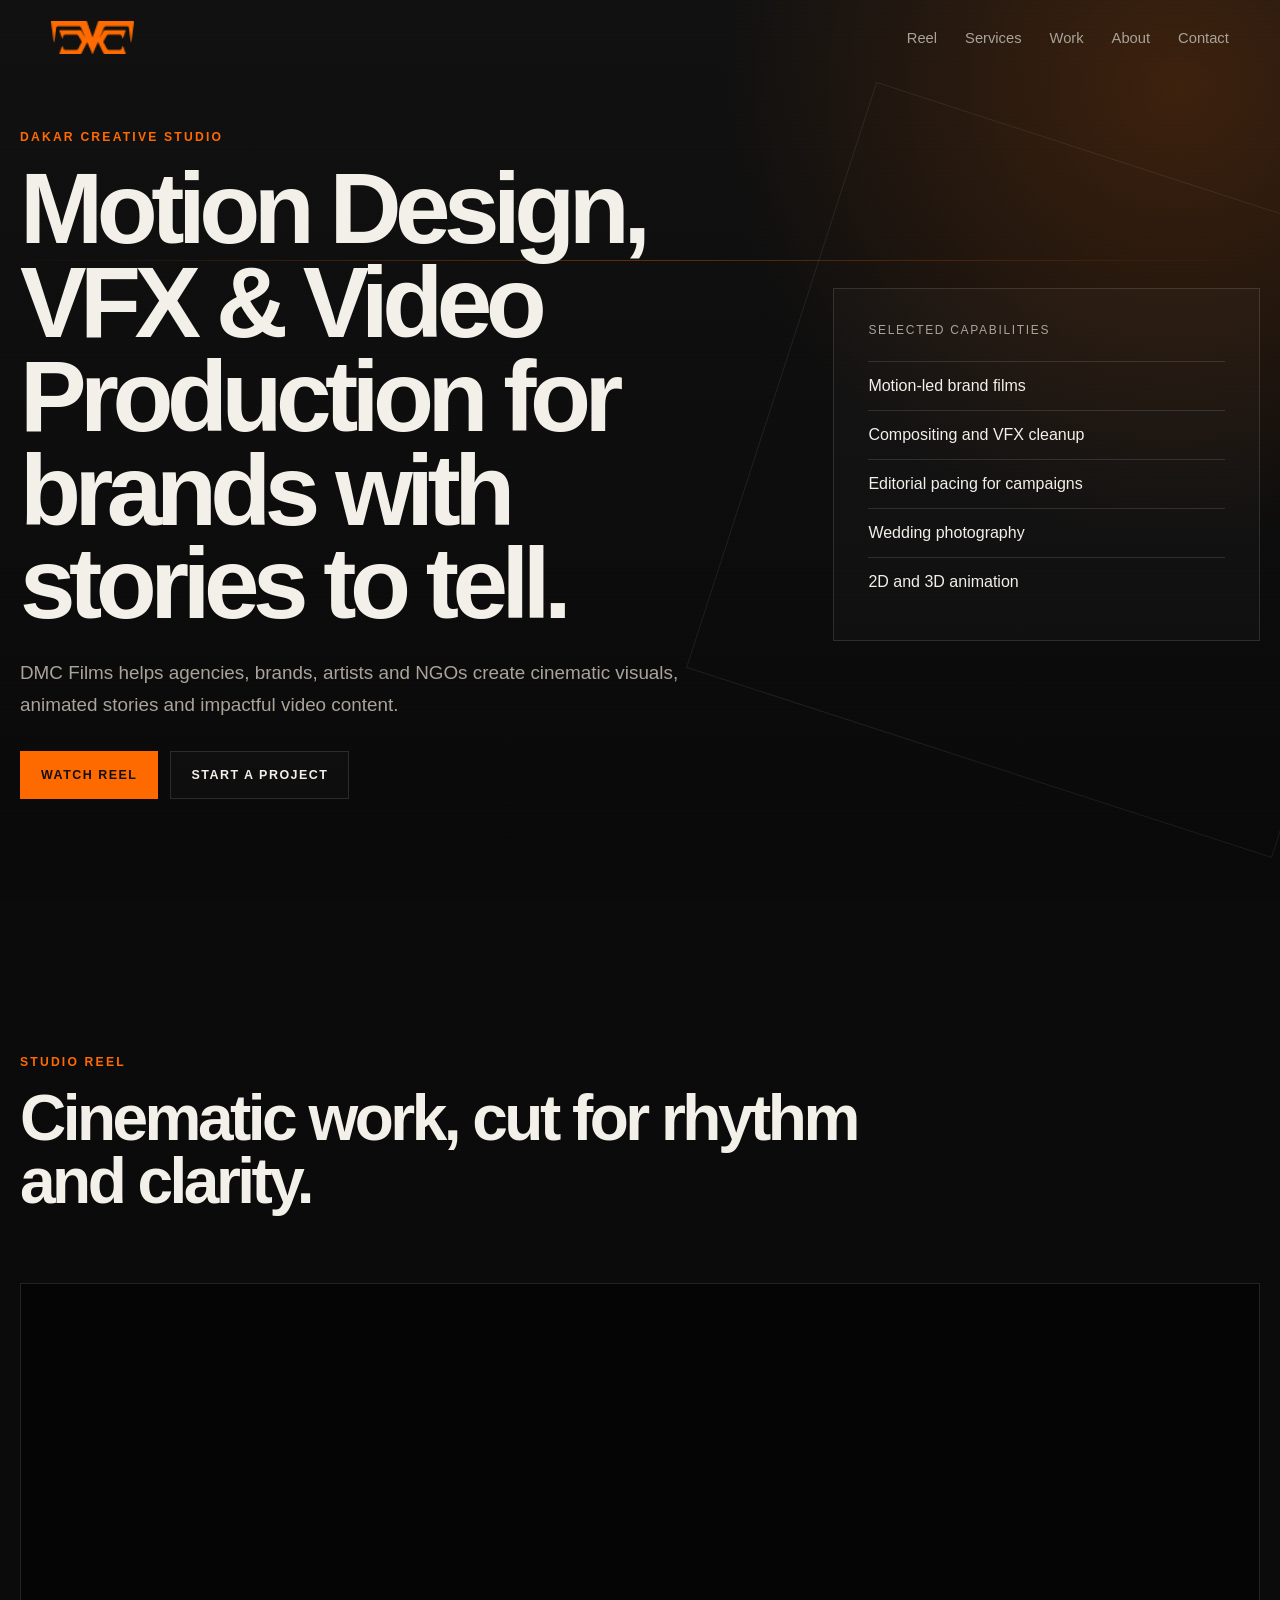
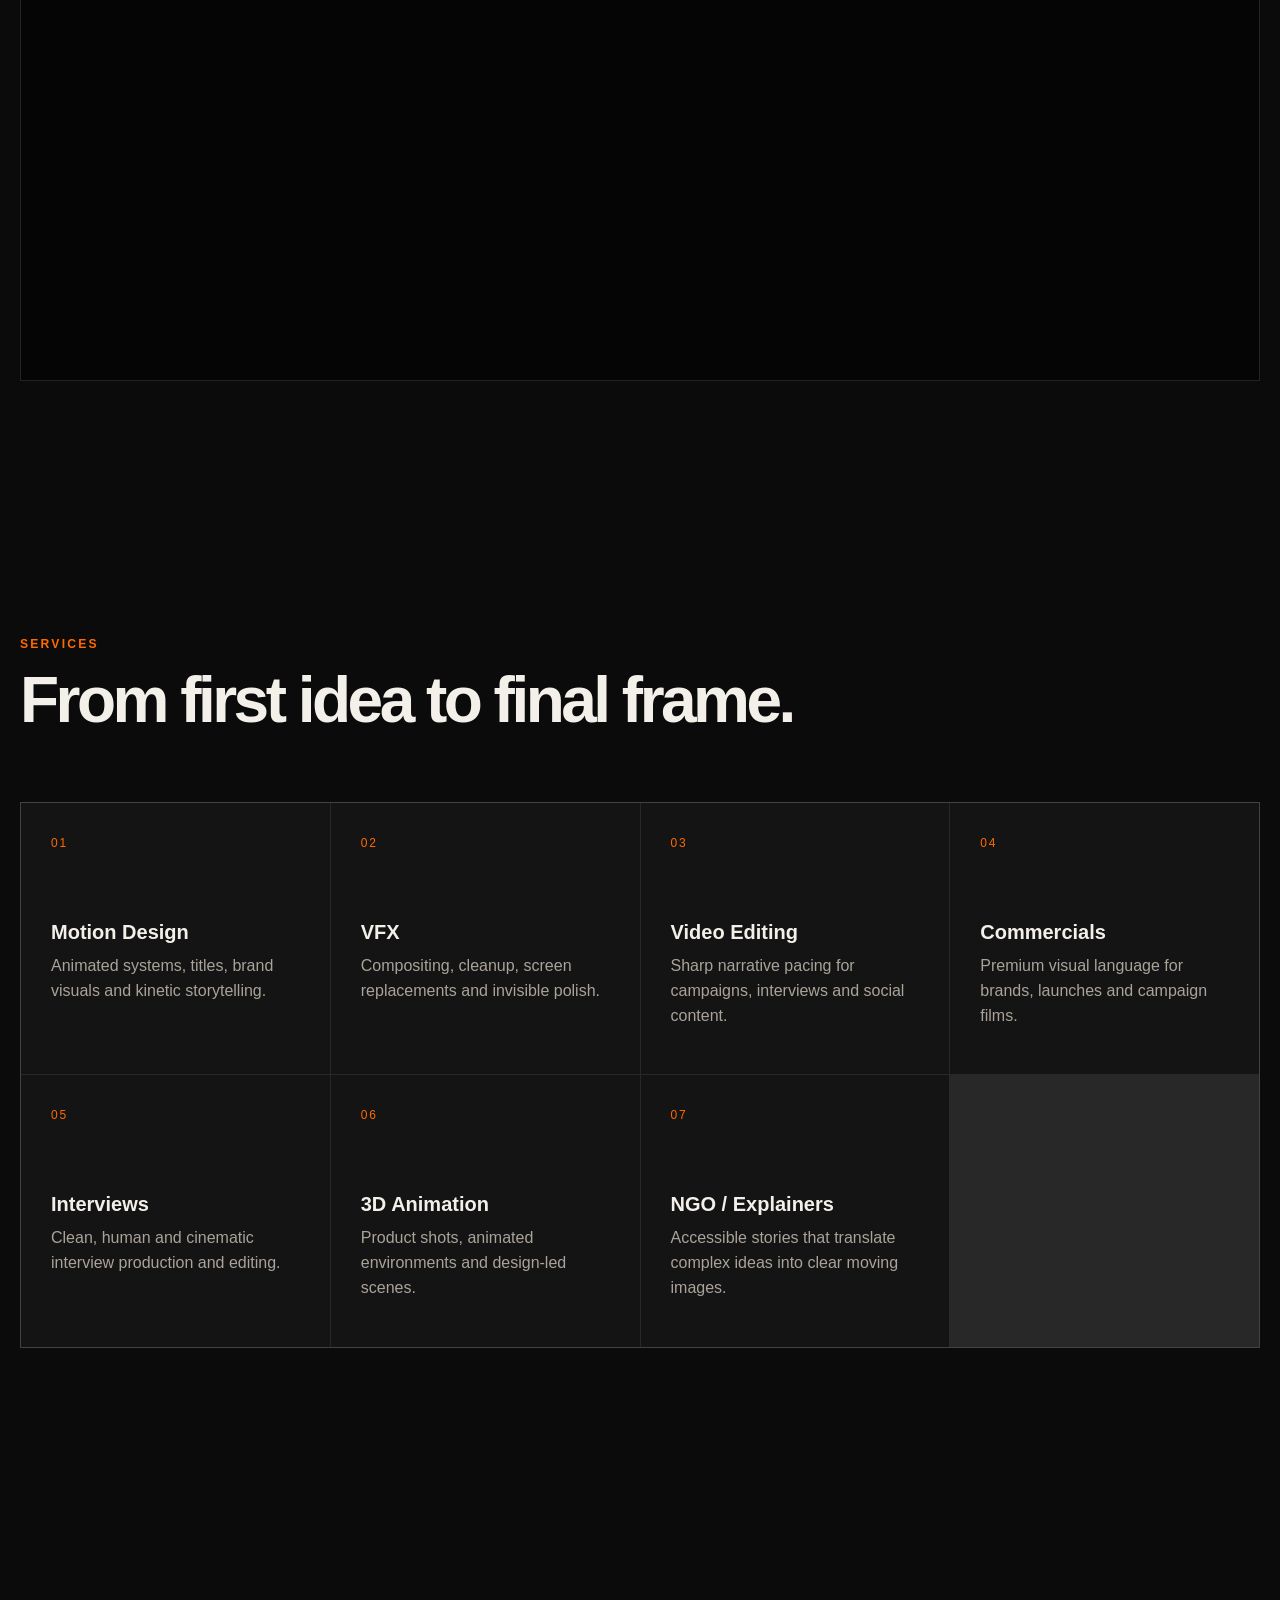
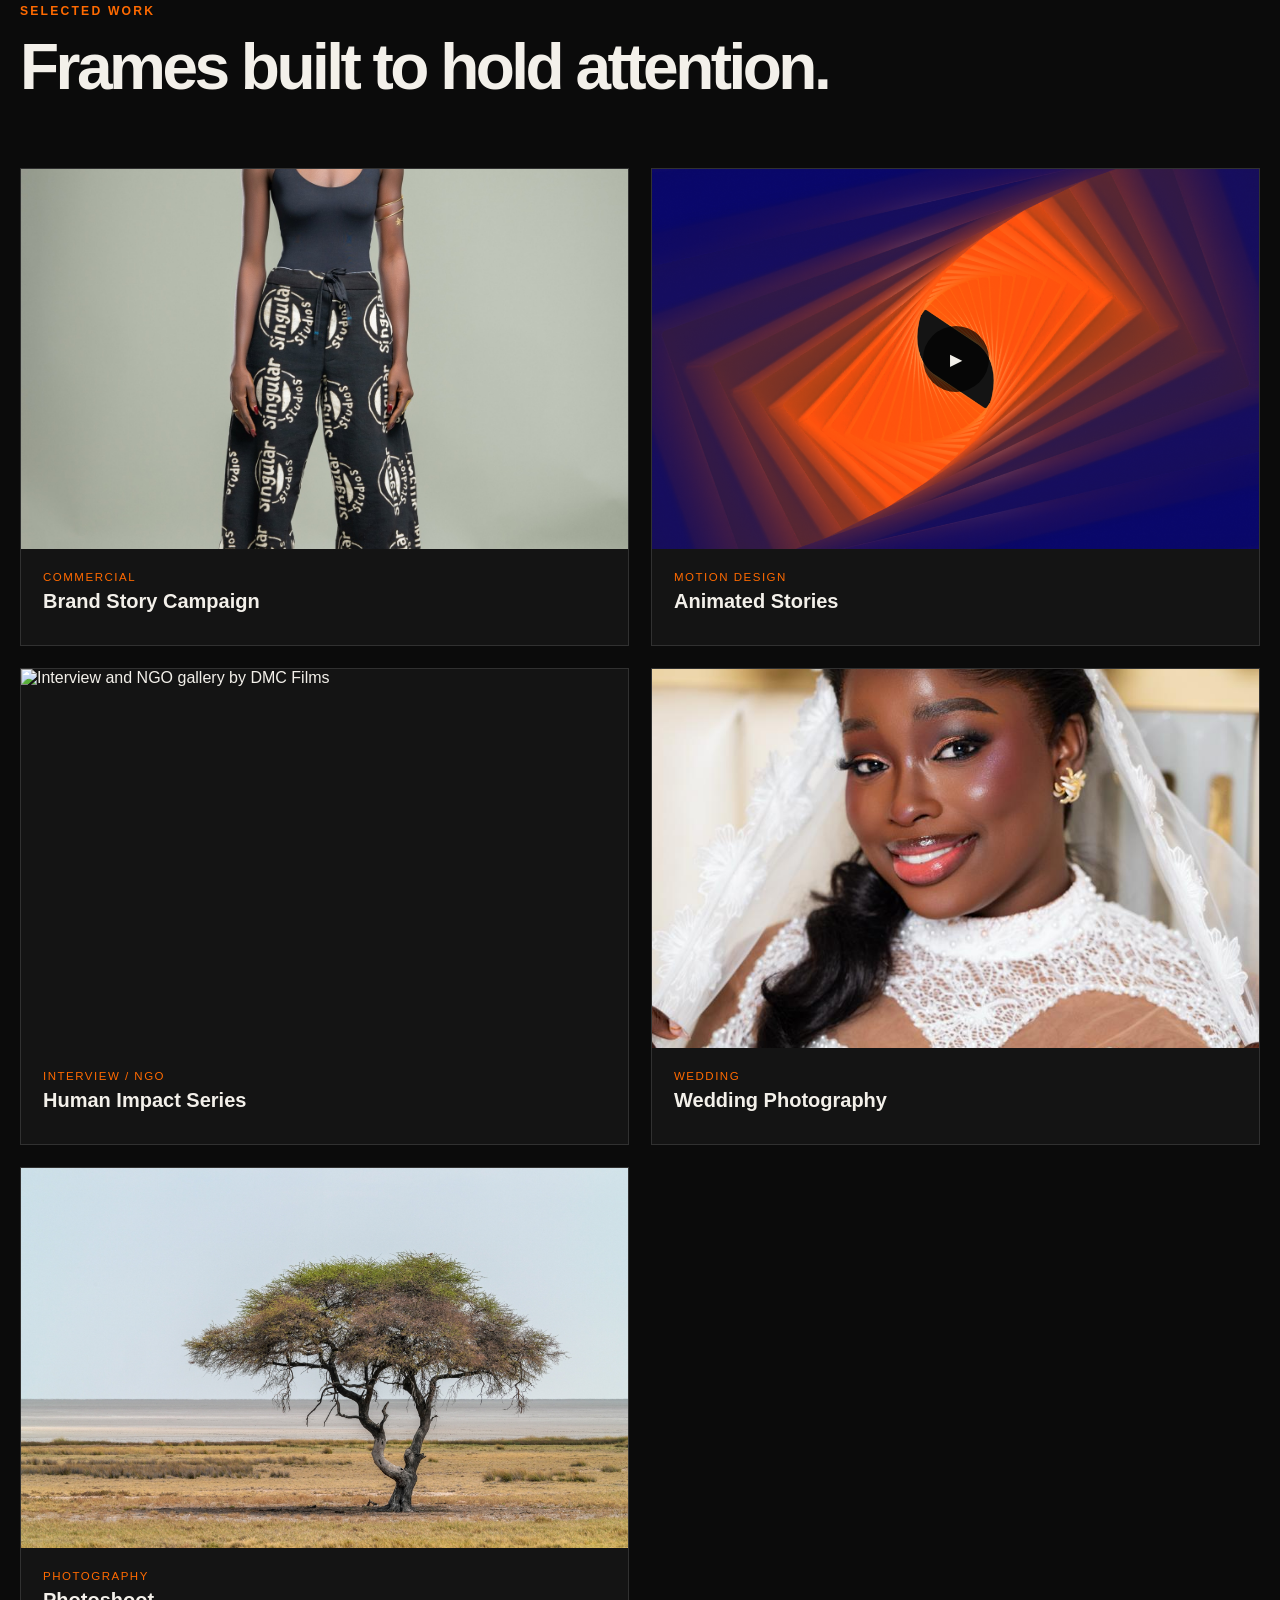
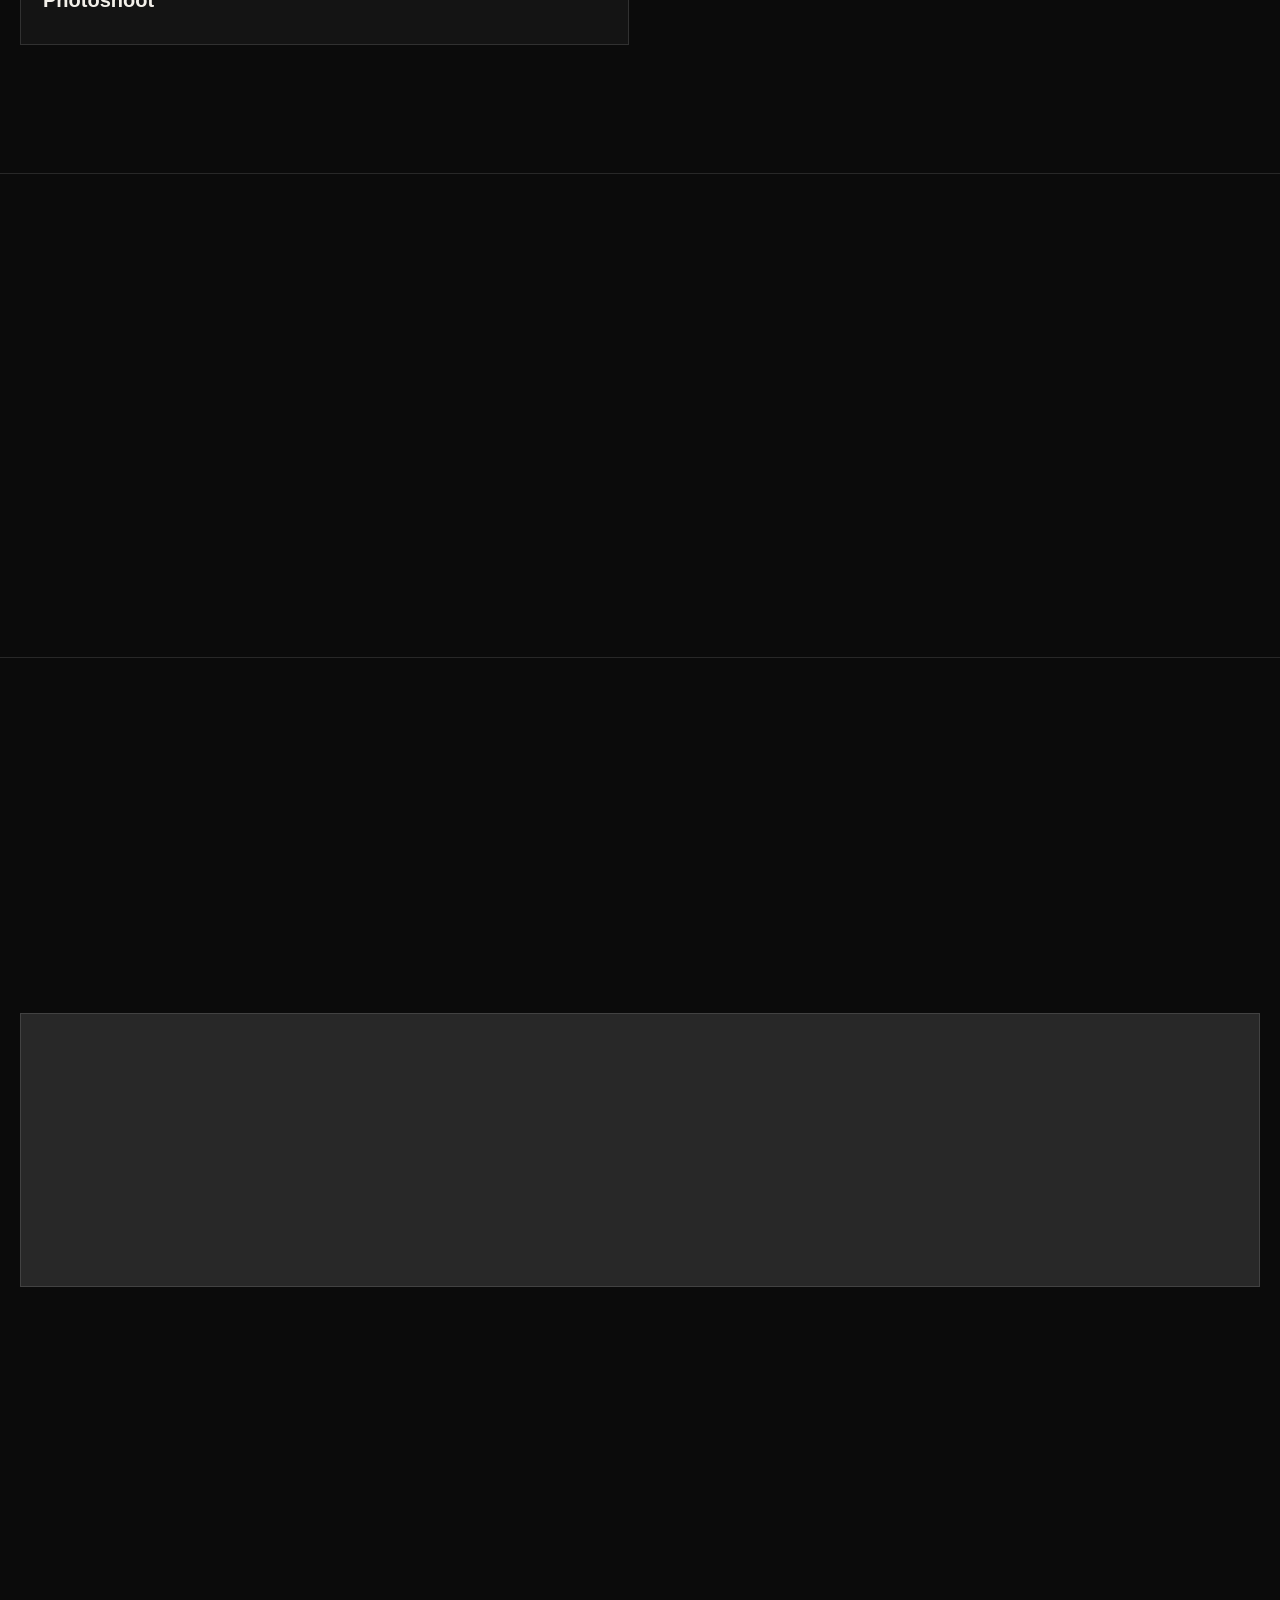
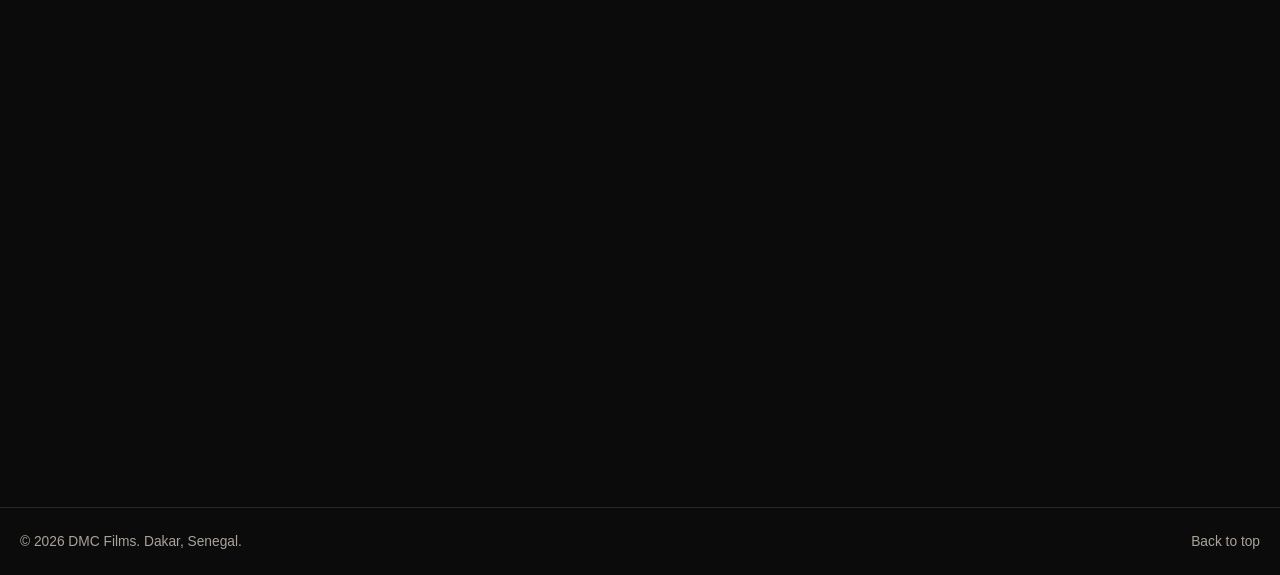
==== commit e67012fe: "Embed Vimeo video in place of HTML5 video Replaced video element with Vimeo iframe for embedding." ====
--- a/index.html
+++ b/index.html
@@ -85,15 +85,14 @@
         </div>
 
         <div class="video-shell reveal">
-          <video
-            class="reel-video"
-            controls
-            preload="metadata"
-            poster="assets/img/poster.jpg"
-          >
-            <source src="assets/video/reel.mp4" type="video/mp4" />
-            Your browser does not support the video tag.
-          </video>
+          <iframe
+    class="reel-video"
+    src="https://player.vimeo.com/video/1226381590?badge=0&title=0&byline=0&portrait=0&dnt=1"
+    frameborder="0"
+    allow="autoplay; fullscreen; picture-in-picture"
+    allowfullscreen
+    loading="lazy">
+</iframe>
         </div>
       </div>
     </section>
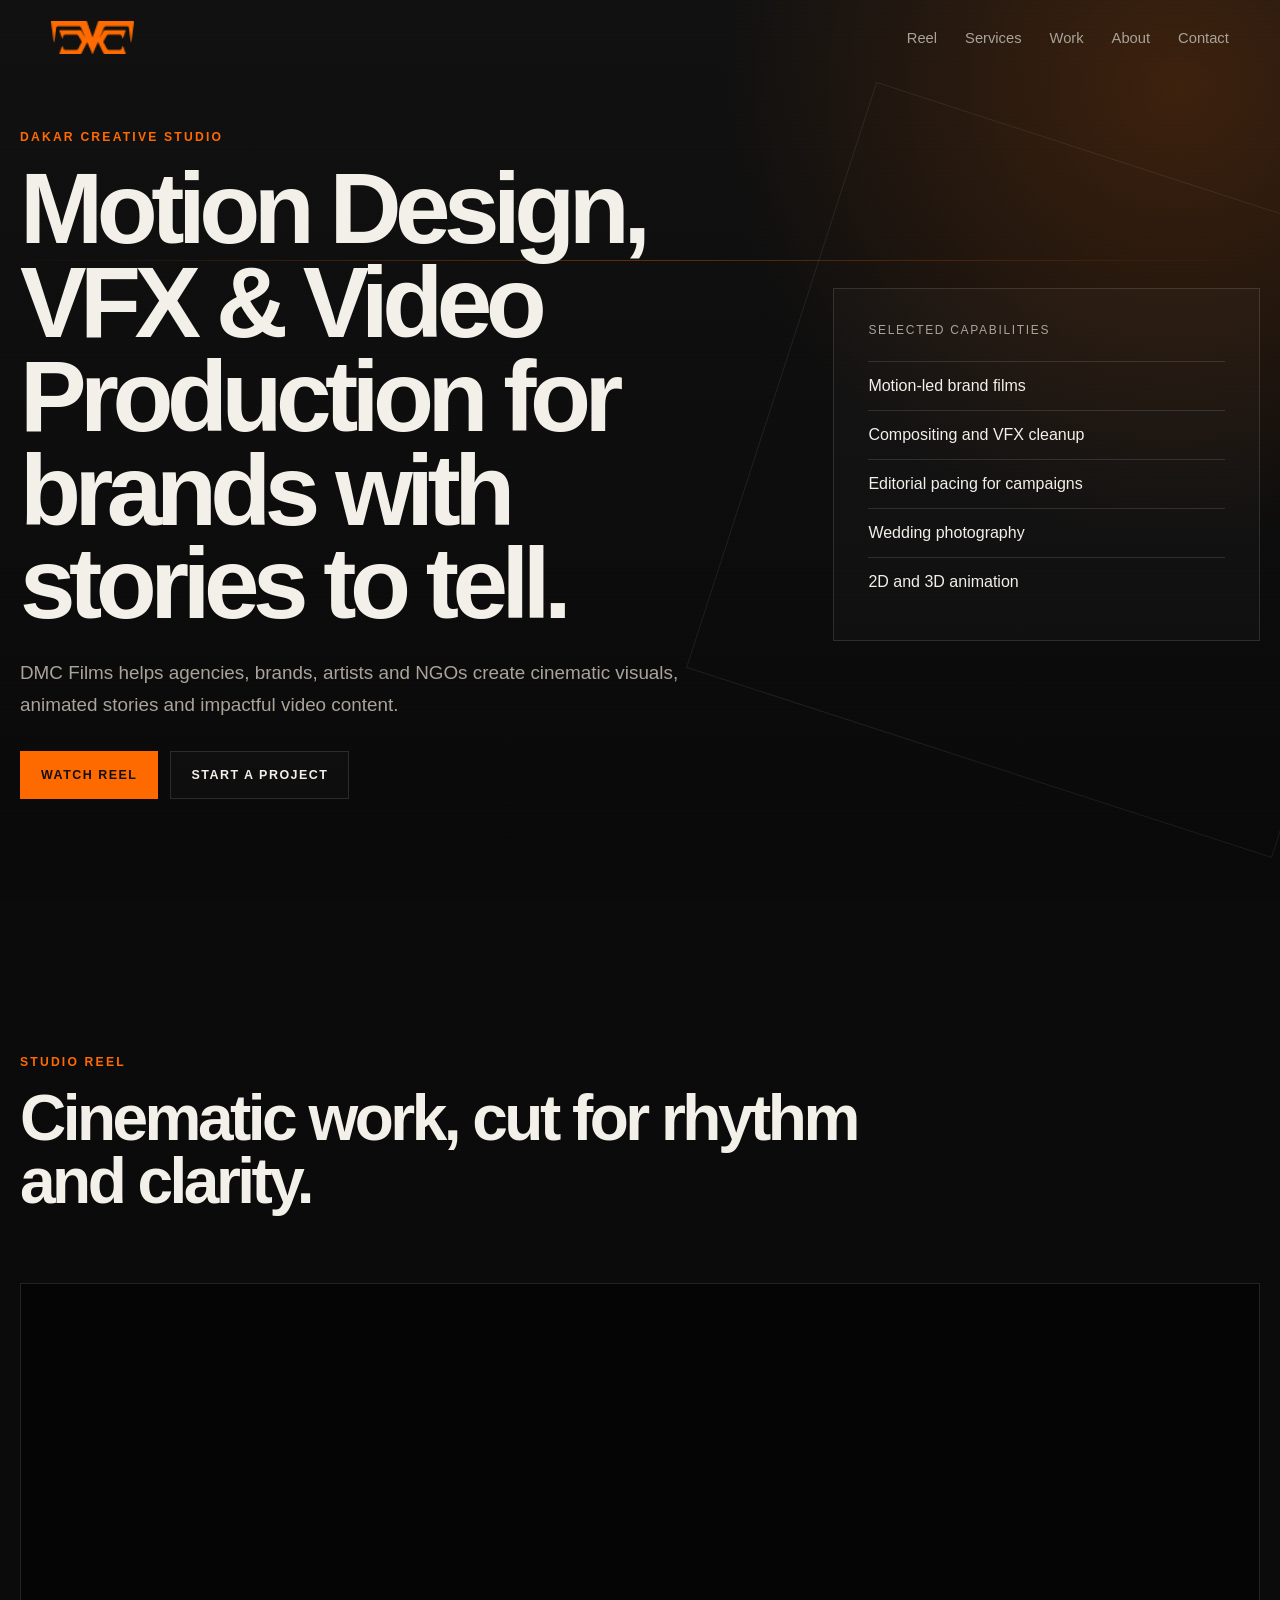
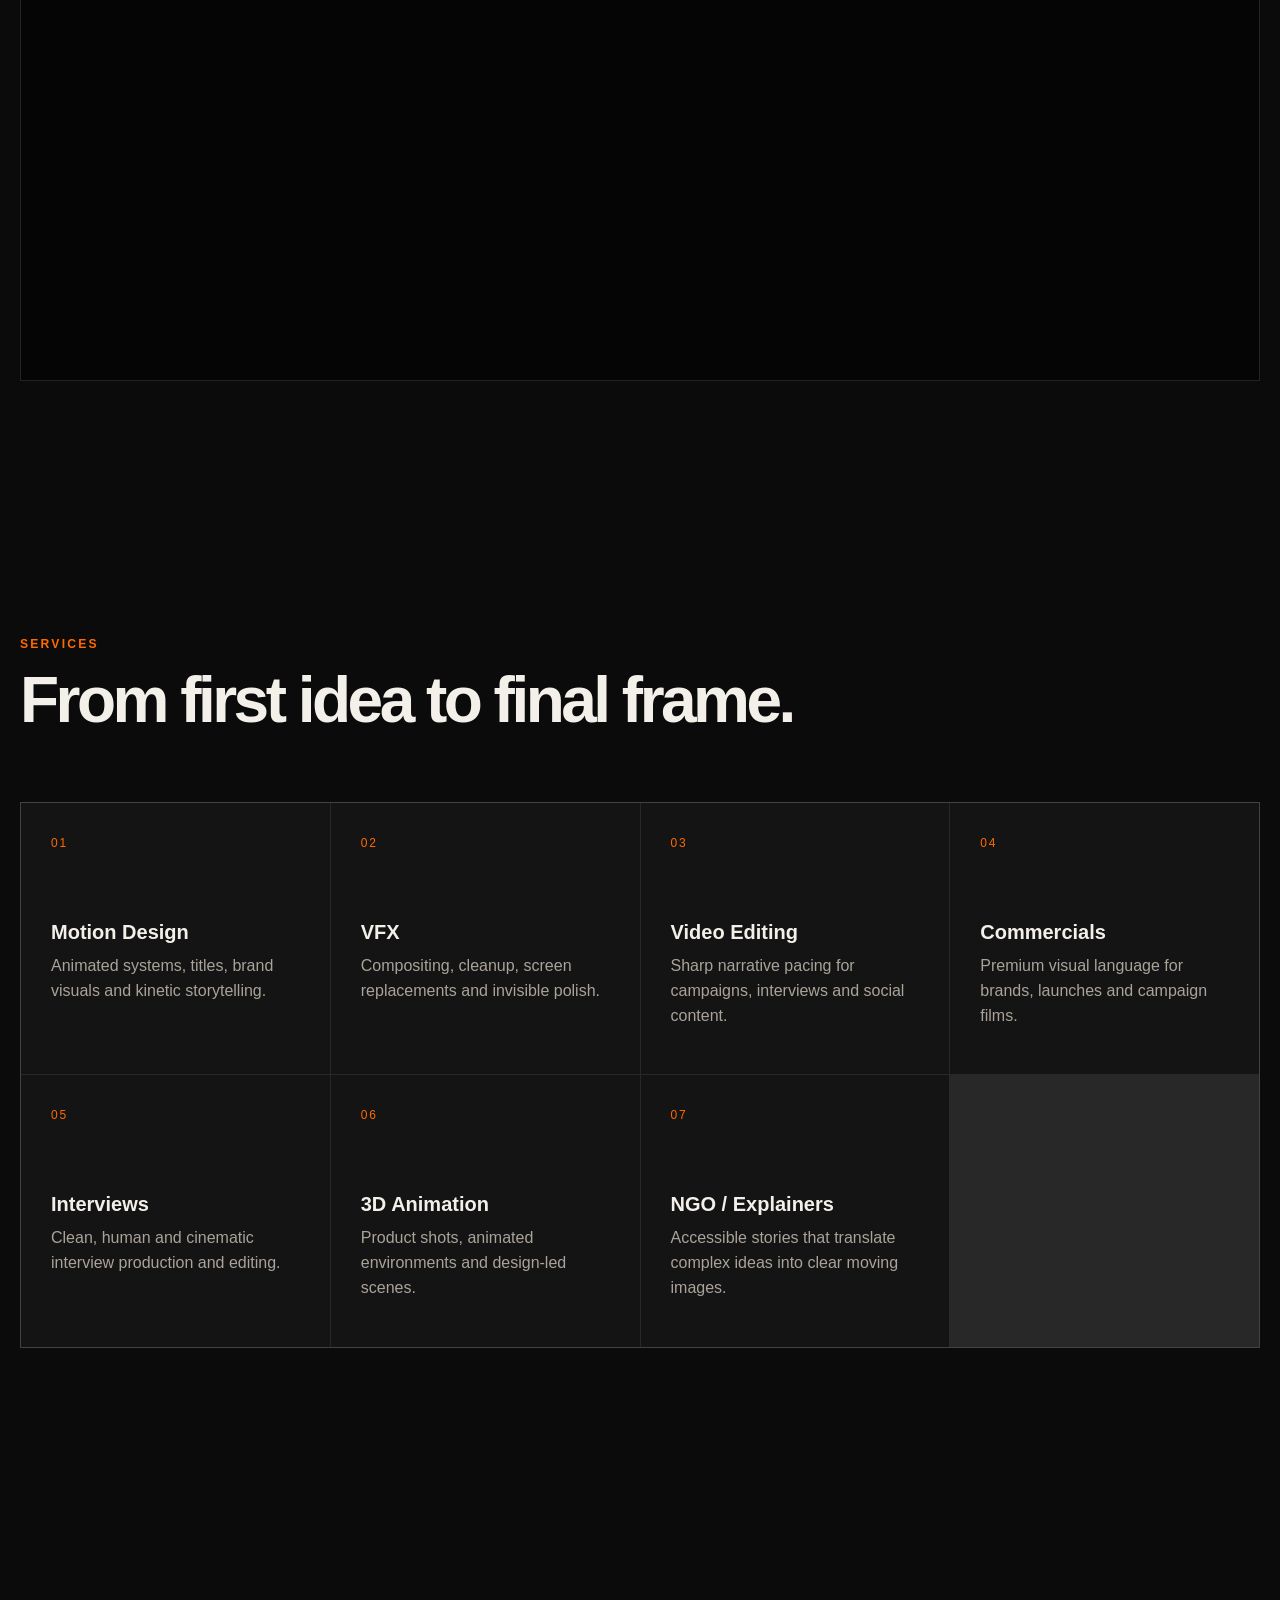
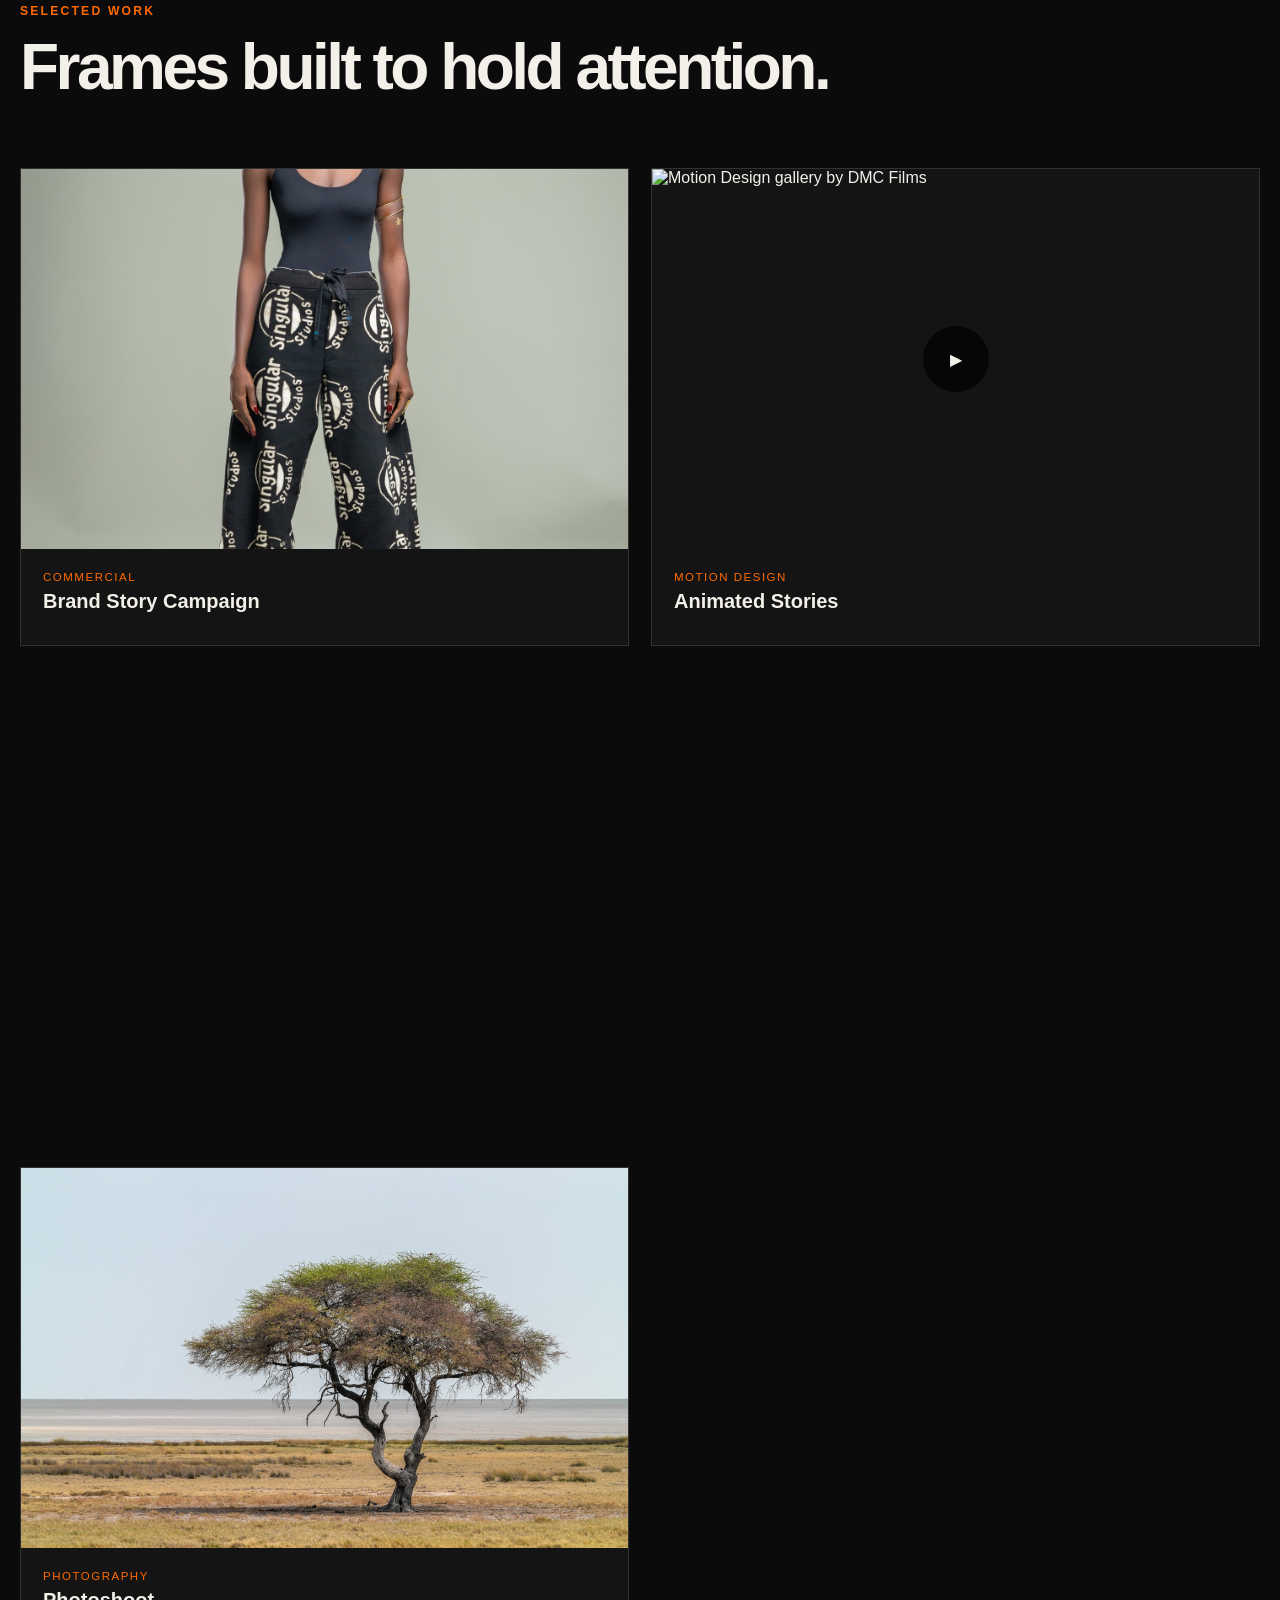
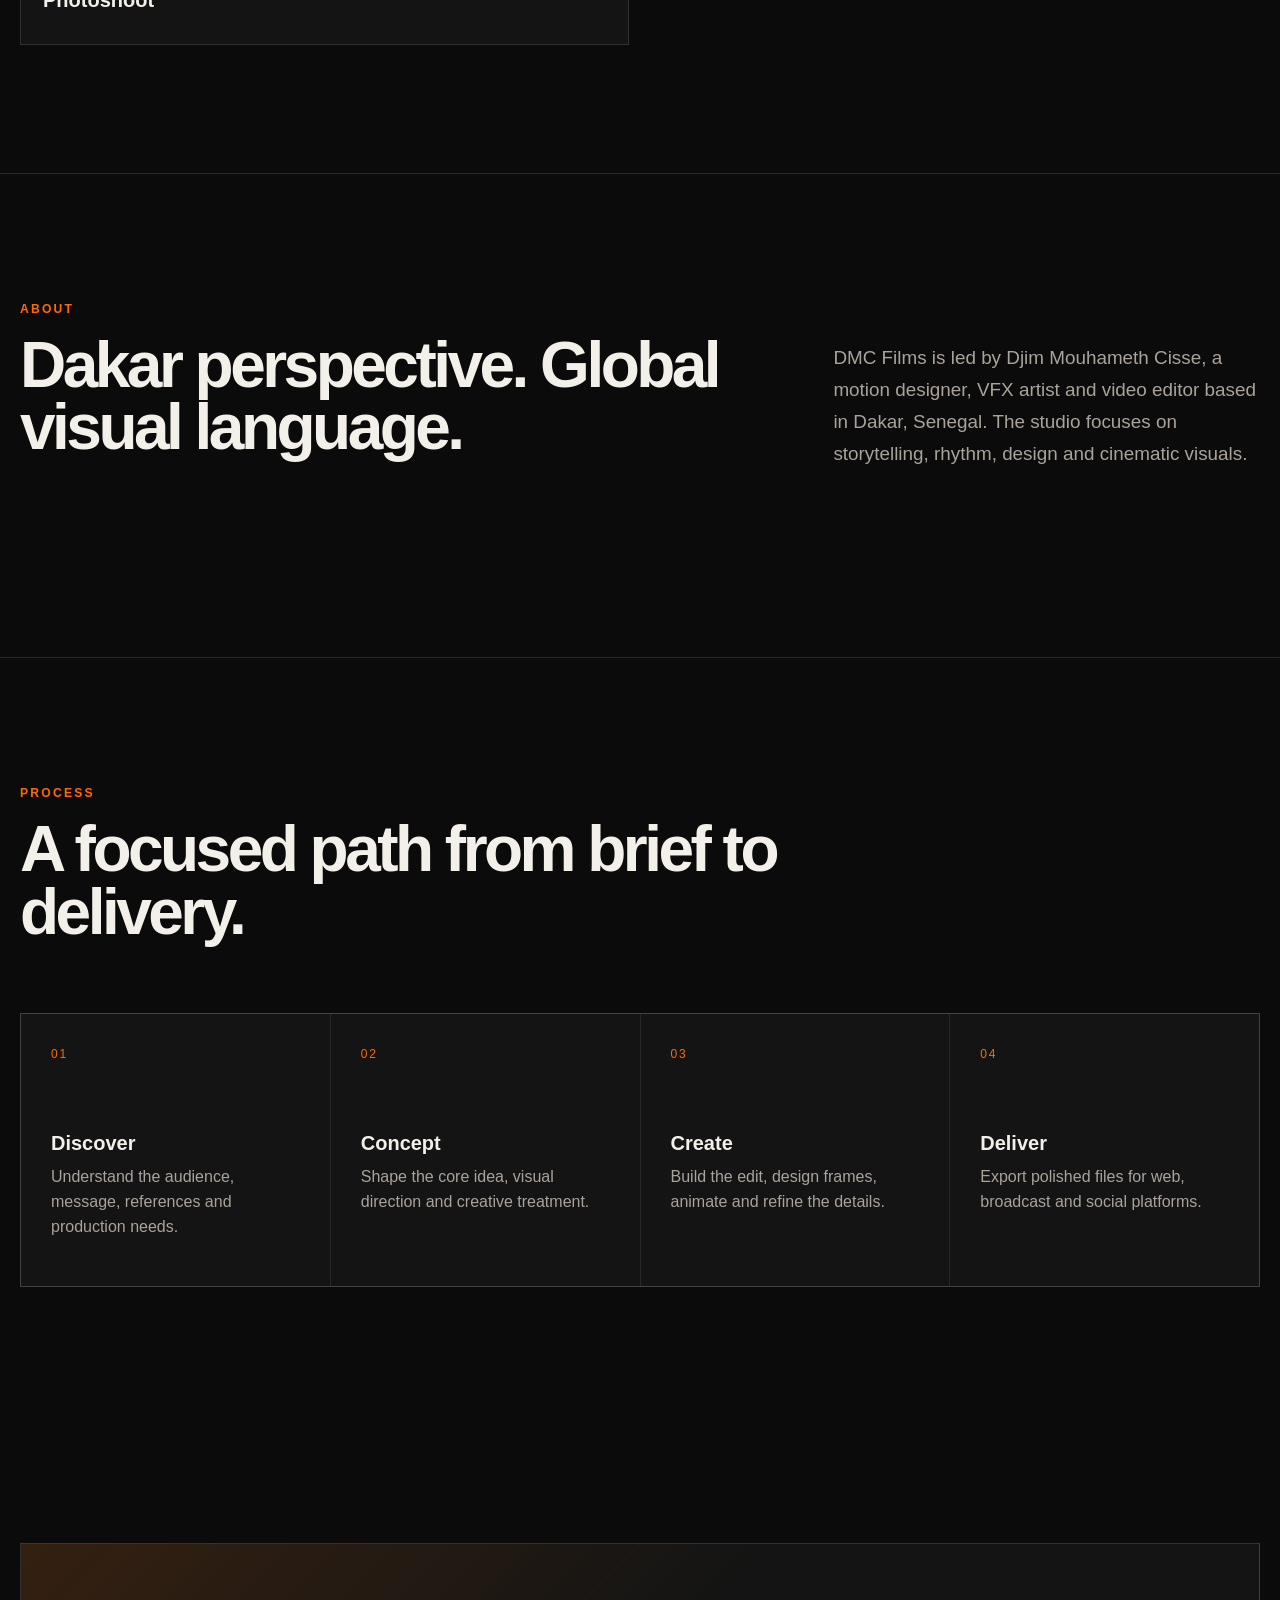
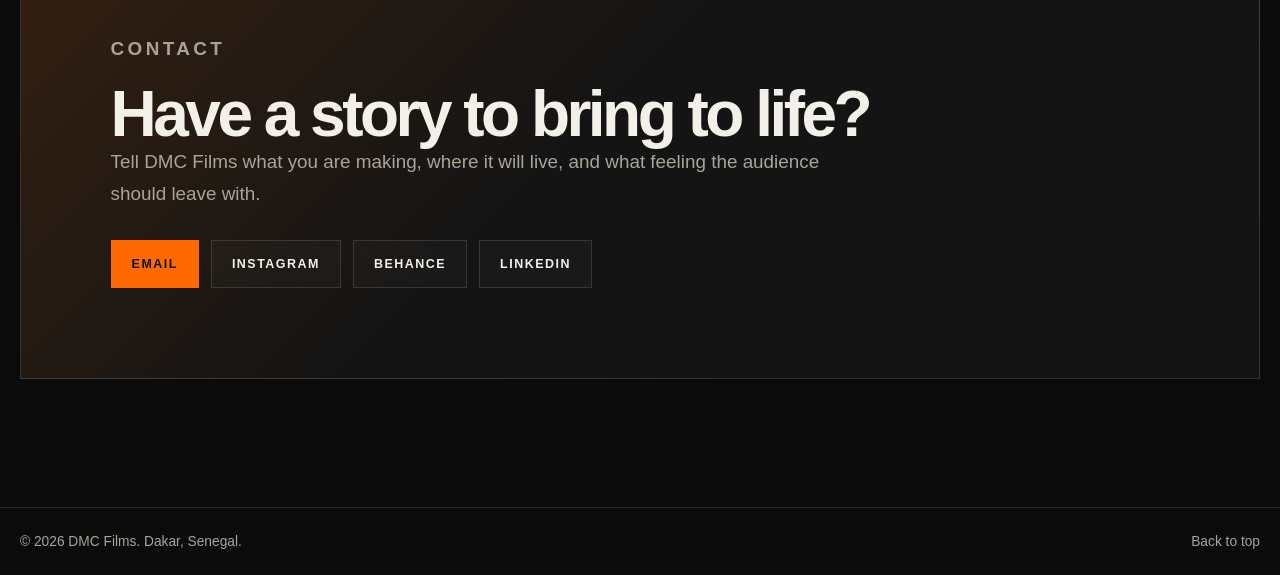
==== commit 9a6cb3be: "Add files via upload" ====
--- a/index.html
+++ b/index.html
@@ -175,7 +175,7 @@
             <a class="work-card-link" href="motion.html">
               <div class="video-thumbnail">
                 <img
-                  src="assets/img/motion/Motion_Cover.png"
+                  src="assets/img/motion/Motion_Cover 00.png"
                   alt="Motion Design gallery by DMC Films"
                 />
                 <span class="play-button" aria-hidden="true">▶</span>
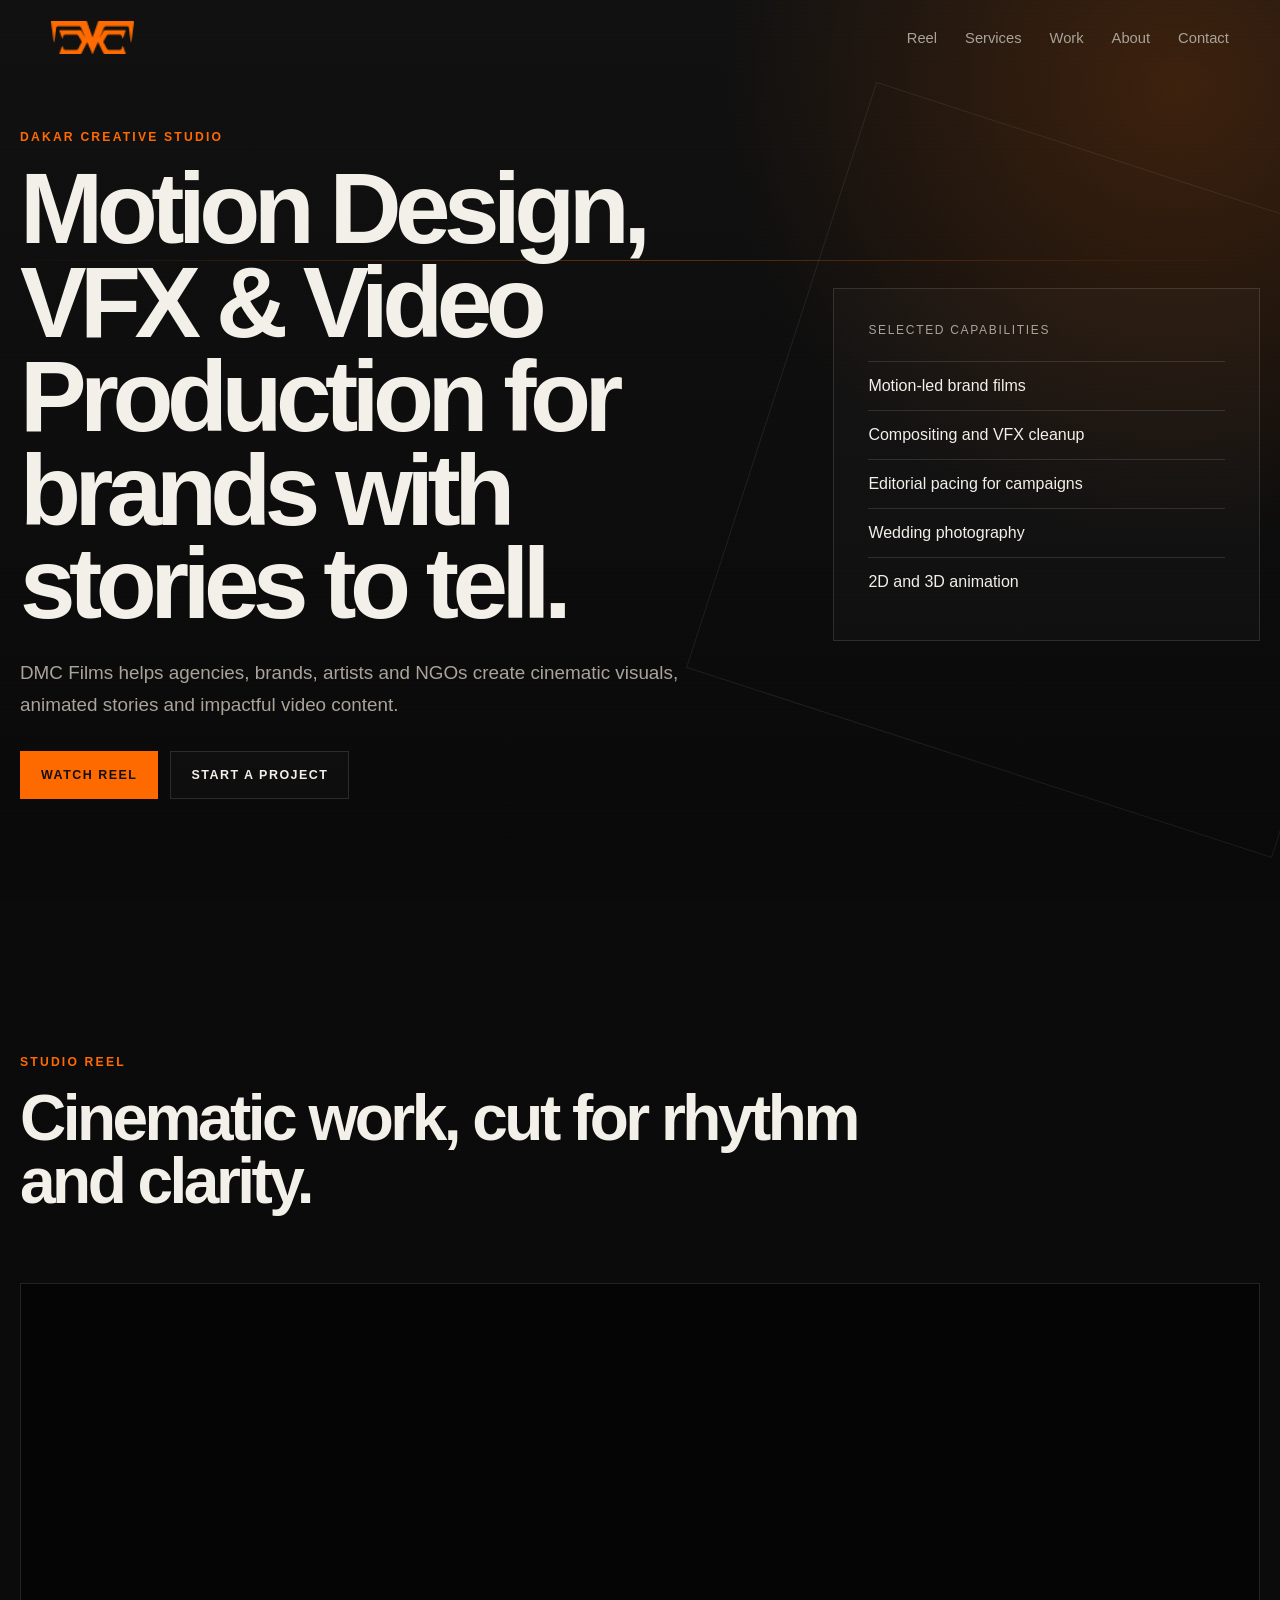
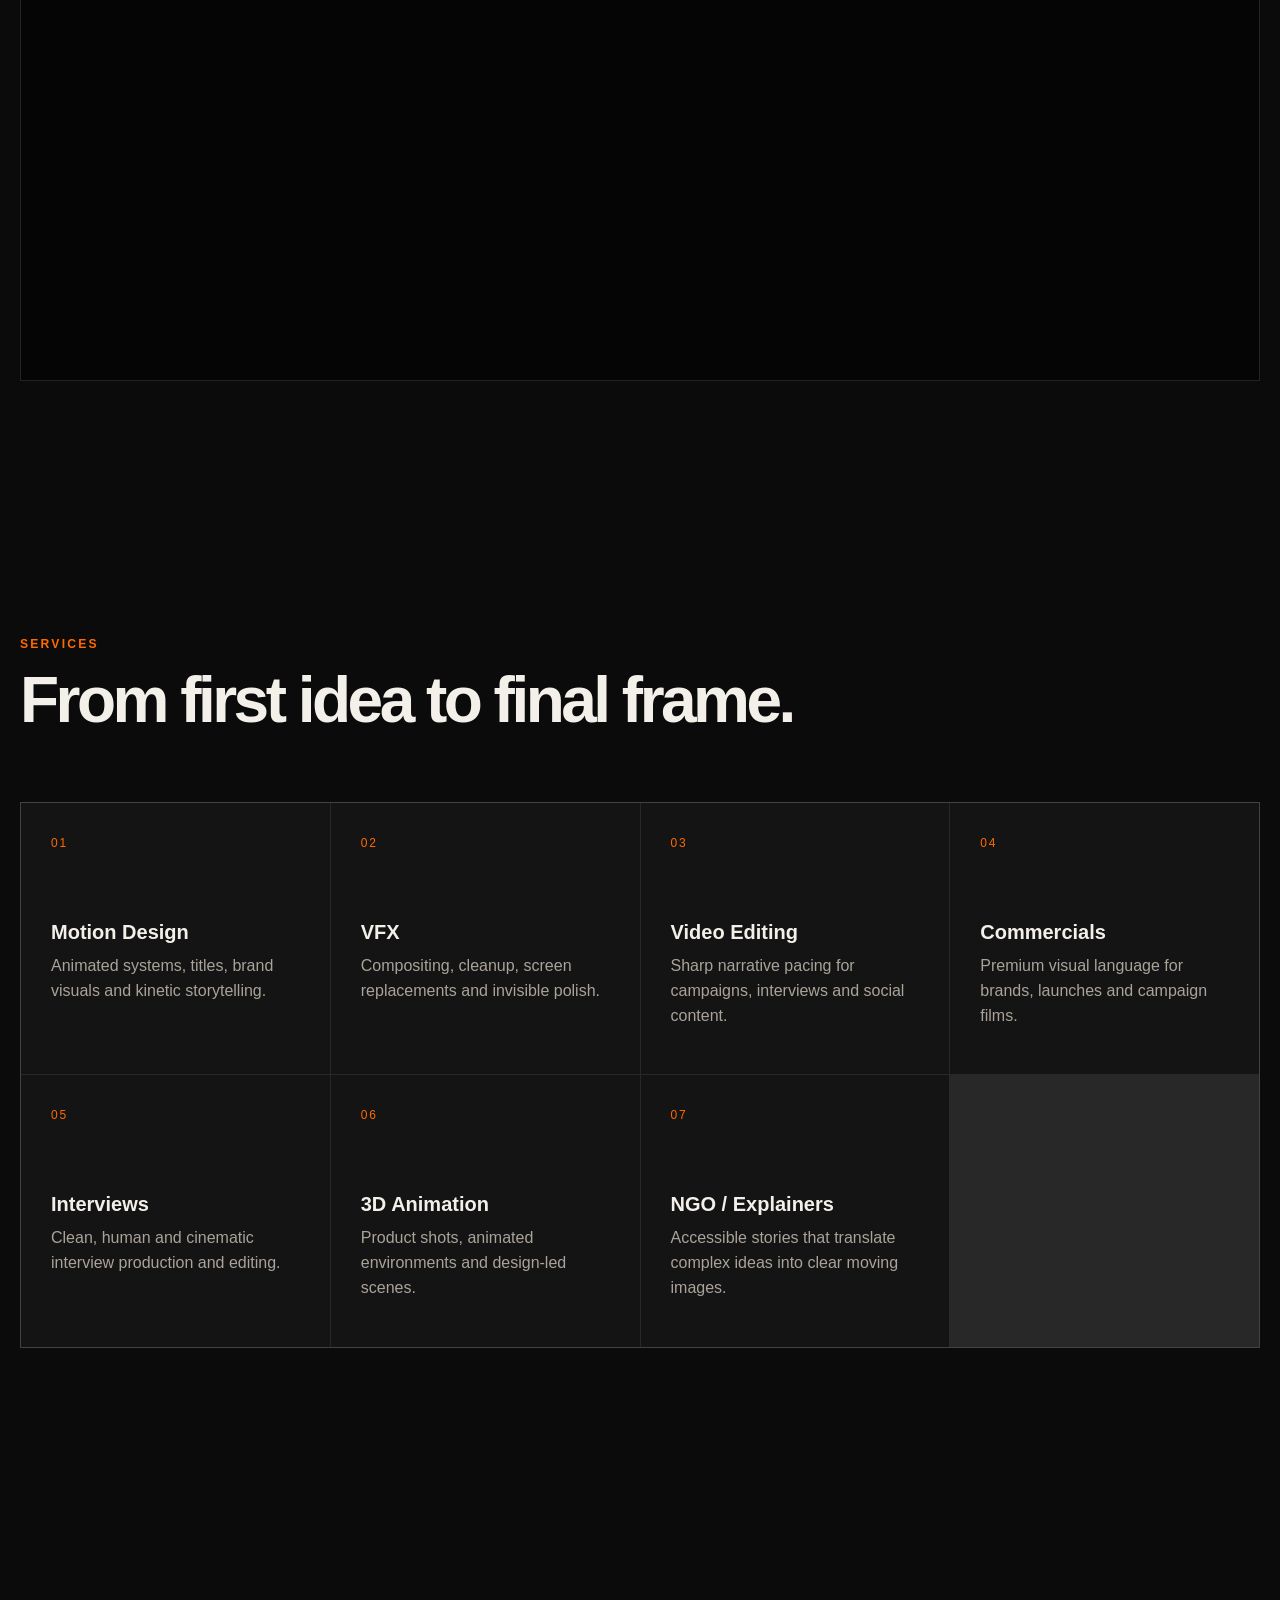
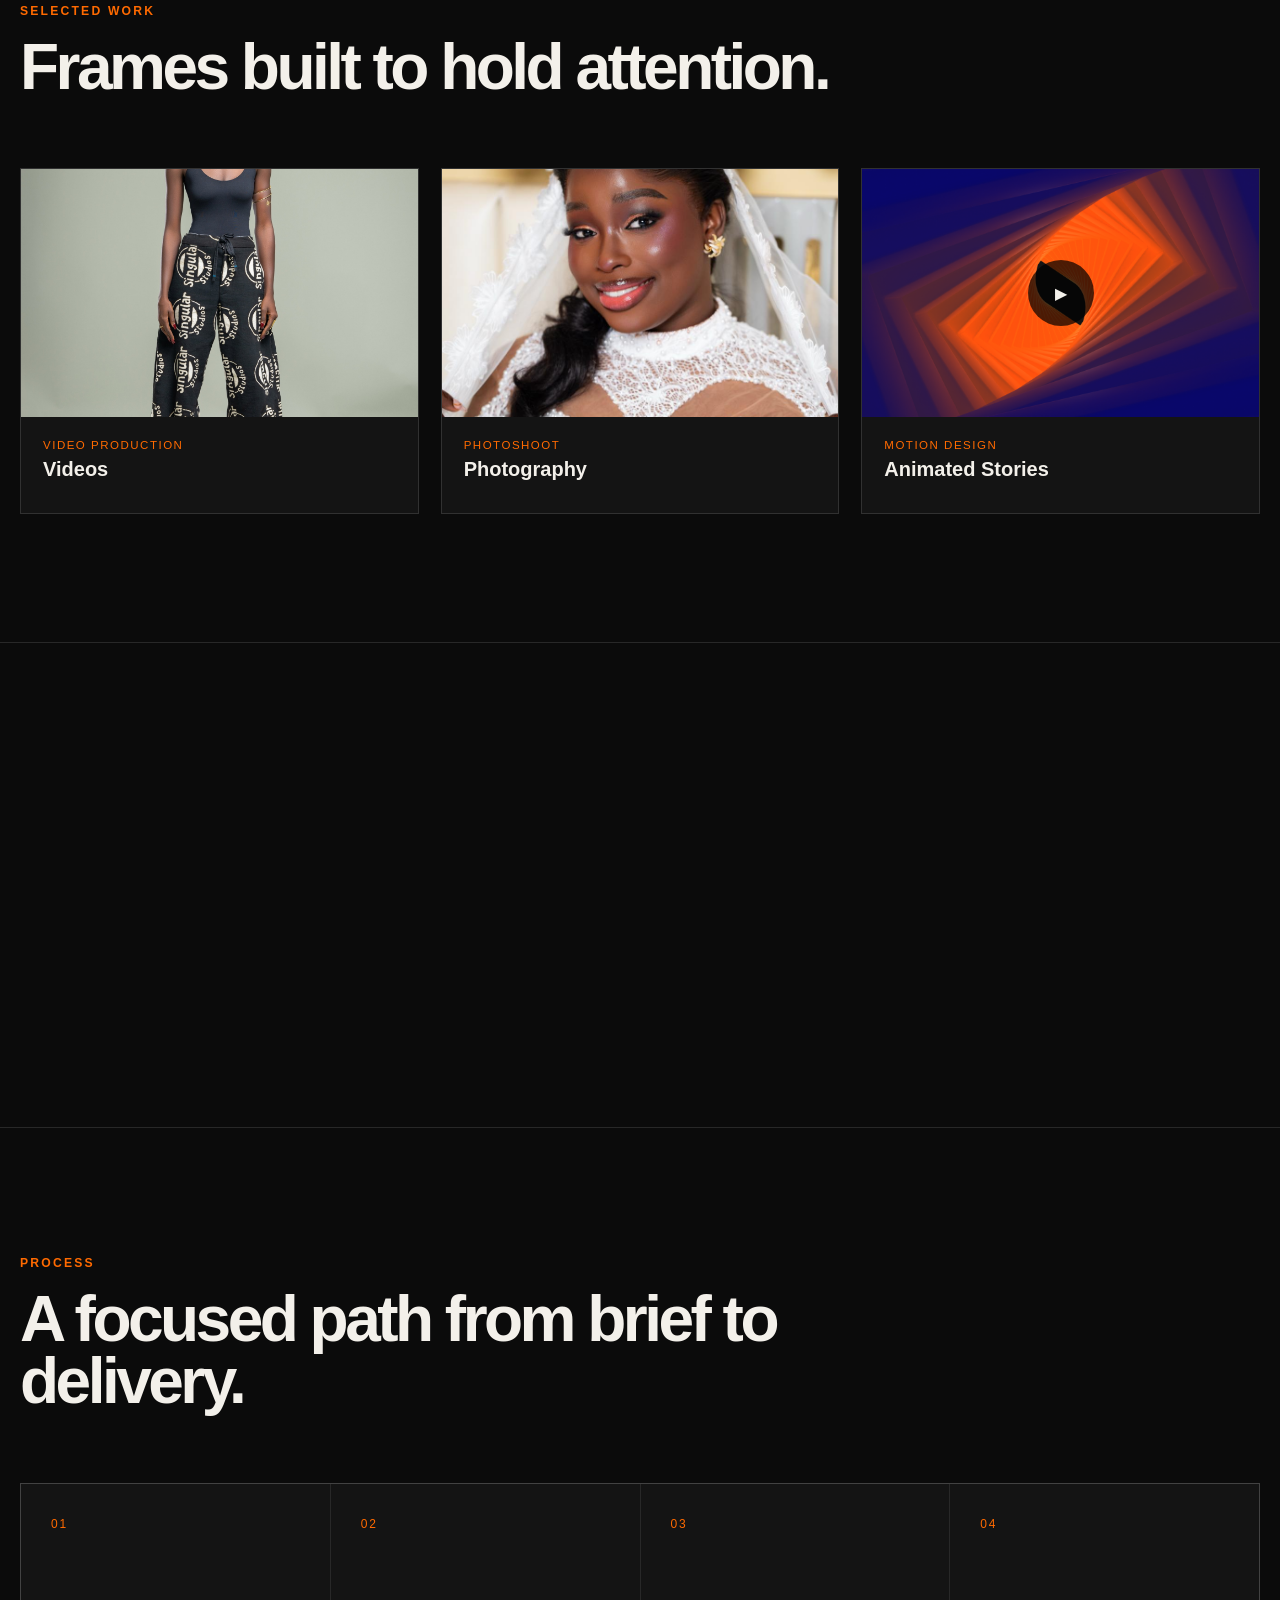
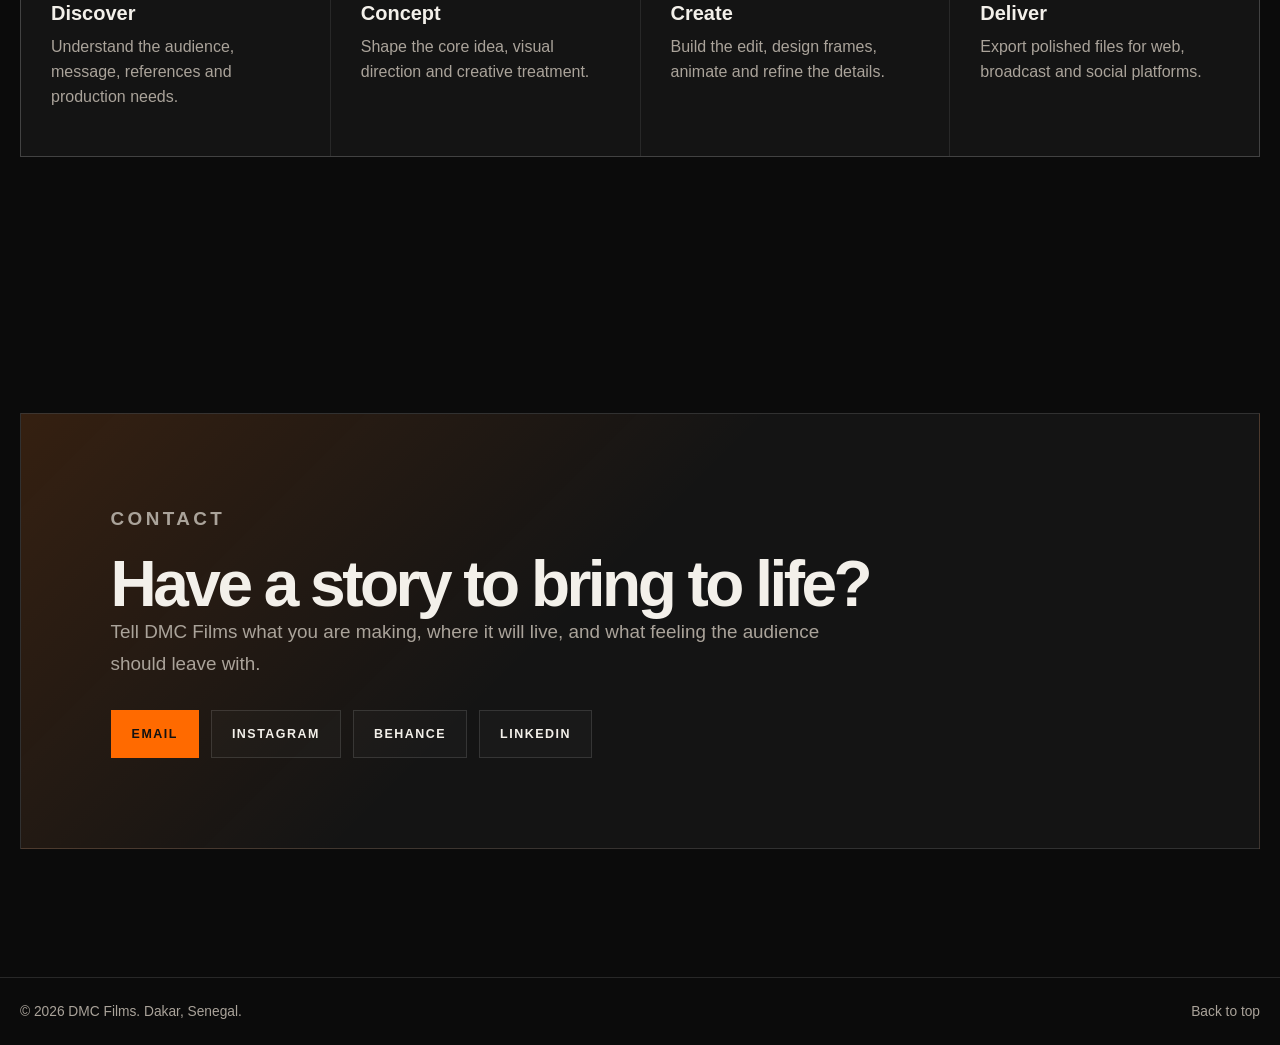
==== commit 3608e9ad: "Add files via upload" ====
--- a/index.html
+++ b/index.html
@@ -86,13 +86,13 @@
 
         <div class="video-shell reveal">
           <iframe
-    class="reel-video"
-    src="https://player.vimeo.com/video/1226381590?badge=0&title=0&byline=0&portrait=0&dnt=1"
-    frameborder="0"
-    allow="autoplay; fullscreen; picture-in-picture"
-    allowfullscreen
-    loading="lazy">
-</iframe>
+            class="reel-video"
+            src="https://player.vimeo.com/video/1226381590?badge=0&title=0&byline=0&portrait=0&dnt=1"
+            frameborder="0"
+            allow="autoplay; fullscreen; picture-in-picture"
+            allowfullscreen
+            loading="lazy">
+          </iframe>
         </div>
       </div>
     </section>
@@ -158,15 +158,29 @@
         </div>
 
         <div class="work-grid">
+
           <article class="work-card reveal">
             <a class="work-card-link" href="brand.html">
               <img
                 src="assets/img/brand/Brand_Cover.jpg"
-                alt="Brand Story Campaign gallery by DMC Films"
+                alt="Video production gallery by DMC Films"
               />
               <div class="work-card-content">
-                <p>Commercial</p>
-                <h3>Brand Story Campaign</h3>
+                <p>Video Production</p>
+                <h3>Videos</h3>
+              </div>
+            </a>
+          </article>
+
+          <article class="work-card reveal">
+            <a class="work-card-link" href="photography.html">
+              <img
+                src="assets/img/wedding/Wedding_Cover.jpeg"
+                alt="Photography gallery by DMC Films"
+              />
+              <div class="work-card-content">
+                <p>Photoshoot</p>
+                <h3>Photography</h3>
               </div>
             </a>
           </article>
@@ -187,44 +201,6 @@
             </a>
           </article>
 
-          <article class="work-card reveal">
-            <a class="work-card-link" href="interview.html">
-              <img
-                src="assets/img/interview/Interview_Cover.jpg"
-                alt="Interview and NGO gallery by DMC Films"
-              />
-              <div class="work-card-content">
-                <p>Interview / NGO</p>
-                <h3>Human Impact Series</h3>
-              </div>
-            </a>
-          </article>
-
-          <article class="work-card reveal">
-            <a class="work-card-link" href="wedding.html">
-              <img
-                src="assets/img/wedding/Wedding_Cover.jpeg"
-                alt="Wedding photography gallery by DMC Films"
-              />
-              <div class="work-card-content">
-                <p>Wedding</p>
-                <h3>Wedding Photography</h3>
-              </div>
-            </a>
-          </article>
-
-          <article class="work-card reveal">
-            <a class="work-card-link" href="photography.html">
-              <img
-                src="assets/img/photography/Photography_Cover.jpg"
-                alt="Photography gallery by DMC Films"
-              />
-              <div class="work-card-content">
-                <p>Photography</p>
-                <h3>Photoshoot</h3>
-              </div>
-            </a>
-          </article>
         </div>
       </div>
     </section>
@@ -309,4 +285,4 @@
 
   <script src="script.js"></script>
 </body>
-</html>
+</html>
--- a/style.css
+++ b/style.css
@@ -357,9 +357,13 @@
   line-height: 1.55;
 }
 
+/* ---------------------------------------------------------
+   Work grid — 3 cards (Videos / Photoshoot / Motion)
+   --------------------------------------------------------- */
+
 .work-grid {
   display: grid;
-  grid-template-columns: repeat(2, minmax(0, 1fr));
+  grid-template-columns: repeat(3, minmax(0, 1fr));
   gap: 22px;
 }
 
@@ -458,7 +462,9 @@
   text-decoration: none;
 }
 
-/* Wedding page */
+/* ---------------------------------------------------------
+   Wedding / gallery project pages
+   --------------------------------------------------------- */
 
 .wedding-hero {
   min-height: 92vh;
@@ -597,6 +603,257 @@
   transform: translateY(0);
 }
 
+/* ---------------------------------------------------------
+   Motion project listing
+   --------------------------------------------------------- */
+
+.motion-list-hero {
+  padding-top: 160px;
+  padding-bottom: 70px;
+}
+
+.motion-list-heading {
+  max-width: 980px;
+  margin-bottom: 0;
+}
+
+.motion-video-section {
+  padding-top: 20px;
+}
+
+.motion-video-grid {
+  display: grid;
+  grid-template-columns: repeat(2, minmax(0, 1fr));
+  gap: 24px;
+}
+
+.motion-video-card {
+  display: block;
+  overflow: hidden;
+  border: 1px solid var(--line);
+  background: var(--panel);
+  color: inherit;
+  text-decoration: none;
+  transition: transform 0.3s ease, border-color 0.3s ease;
+}
+
+.motion-video-card:not(.is-disabled):hover {
+  transform: translateY(-5px);
+  border-color: rgba(255, 106, 0, 0.6);
+}
+
+.motion-video-card.is-disabled {
+  opacity: 0.55;
+}
+
+.motion-video-thumbnail {
+  position: relative;
+  overflow: hidden;
+  aspect-ratio: 16 / 9;
+  background: linear-gradient(135deg, rgba(255,106,0,0.16), transparent), #080808;
+}
+
+.motion-video-thumbnail img {
+  display: block;
+  width: 100%;
+  height: 100%;
+  object-fit: cover;
+  transition: transform 0.5s ease, filter 0.5s ease;
+}
+
+.motion-video-card:not(.is-disabled):hover .motion-video-thumbnail img {
+  transform: scale(1.035);
+  filter: brightness(0.8);
+}
+
+.motion-video-thumbnail.thumbnail-missing::before {
+  content: "Add thumbnail";
+  position: absolute;
+  inset: 0;
+  display: grid;
+  place-items: center;
+  color: var(--muted);
+  font-size: 0.78rem;
+  letter-spacing: 0.14em;
+  text-transform: uppercase;
+}
+
+.motion-video-play {
+  position: absolute;
+  left: 50%;
+  top: 50%;
+  display: grid;
+  place-items: center;
+  width: 66px;
+  height: 66px;
+  border-radius: 50%;
+  background: rgba(0,0,0,0.76);
+  color: #fff;
+  transform: translate(-50%, -50%);
+}
+
+.motion-video-card:not(.is-disabled):hover .motion-video-play {
+  background: var(--orange);
+  color: #111;
+}
+
+.motion-video-content {
+  padding: 26px;
+}
+
+.motion-video-category {
+  margin-bottom: 9px;
+  color: var(--orange);
+  font-size: 0.72rem;
+  font-weight: 800;
+  letter-spacing: 0.14em;
+  text-transform: uppercase;
+}
+
+.motion-video-content h2 {
+  margin-bottom: 14px;
+  font-size: clamp(1.5rem, 2.6vw, 2.35rem);
+  line-height: 1.05;
+  letter-spacing: -0.04em;
+}
+
+.motion-video-description {
+  min-height: 52px;
+  margin-bottom: 24px;
+  color: var(--muted);
+  line-height: 1.6;
+}
+
+.motion-video-action {
+  color: var(--text);
+  font-size: 0.76rem;
+  font-weight: 800;
+  letter-spacing: 0.12em;
+  text-transform: uppercase;
+}
+
+.motion-video-card.is-disabled .motion-video-action {
+  color: var(--muted);
+}
+
+/* ---------------------------------------------------------
+   Photography category cards
+   --------------------------------------------------------- */
+
+.photo-categories {
+  display: grid;
+  grid-template-columns: repeat(auto-fit, minmax(260px, 1fr));
+  gap: 1.5rem;
+  margin-top: 2rem;
+}
+
+.photo-category-card {
+  all: unset;
+  cursor: pointer;
+  display: flex;
+  flex-direction: column;
+  background: rgba(255, 255, 255, 0.02);
+  border: 1px solid rgba(255, 255, 255, 0.08);
+  border-radius: 12px;
+  overflow: hidden;
+  transition: transform .35s ease, border-color .35s ease, box-shadow .35s ease;
+  text-align: left;
+}
+
+.photo-category-card.is-disabled {
+  cursor: default;
+  opacity: 0.6;
+}
+
+.photo-category-card:not(.is-disabled):focus-visible {
+  outline: 2px solid var(--orange);
+  outline-offset: 3px;
+}
+
+.photo-category-card:not(.is-disabled):hover {
+  transform: translateY(-4px);
+  border-color: rgba(255, 255, 255, 0.25);
+  box-shadow: 0 20px 40px rgba(0, 0, 0, 0.35);
+}
+
+.category-image {
+  position: relative;
+  aspect-ratio: 4 / 3;
+  overflow: hidden;
+}
+
+.category-image img {
+  width: 100%;
+  height: 100%;
+  object-fit: cover;
+  display: block;
+  transition: transform .6s ease;
+}
+
+.photo-category-card:not(.is-disabled):hover .category-image img {
+  transform: scale(1.06);
+}
+
+.category-badge {
+  position: absolute;
+  top: 12px;
+  right: 12px;
+  padding: 6px 10px;
+  font-size: 0.7rem;
+  letter-spacing: 0.12em;
+  text-transform: uppercase;
+  background: rgba(0, 0, 0, 0.72);
+  color: #fff;
+  border-radius: 999px;
+}
+
+.category-info {
+  padding: 1.25rem 1.25rem 1.5rem;
+}
+
+.category-info h3 {
+  margin: 0 0 .5rem;
+  font-size: 1.15rem;
+}
+
+.category-info p {
+  margin: 0 0 1rem;
+  opacity: .75;
+  font-size: .95rem;
+  line-height: 1.5;
+  color: var(--muted);
+}
+
+.category-link {
+  font-size: .85rem;
+  letter-spacing: .05em;
+  text-transform: uppercase;
+  opacity: .9;
+  color: var(--orange);
+}
+
+.back-to-categories {
+  all: unset;
+  cursor: pointer;
+  font-size: .85rem;
+  letter-spacing: .05em;
+  text-transform: uppercase;
+  opacity: .7;
+  margin-bottom: 1rem;
+  display: inline-block;
+  transition: opacity .2s ease;
+}
+
+.back-to-categories:hover { opacity: 1; }
+.back-to-categories:focus-visible {
+  outline: 2px solid var(--orange);
+  outline-offset: 3px;
+}
+
+/* ---------------------------------------------------------
+   Responsive
+   --------------------------------------------------------- */
+
 @media (max-width: 980px) {
   .services-grid,
   .process-grid {
@@ -616,6 +873,10 @@
 
   .wedding-gallery {
     column-count: 2;
+  }
+
+  .work-grid {
+    grid-template-columns: repeat(2, minmax(0, 1fr));
   }
 }
 
@@ -693,140 +954,7 @@
   .footer-inner {
     flex-direction: column;
   }
-}
-
-
-/* Motion project listing */
-.motion-list-hero {
-  padding-top: 160px;
-  padding-bottom: 70px;
-}
-
-.motion-list-heading {
-  max-width: 980px;
-  margin-bottom: 0;
-}
-
-.motion-video-section {
-  padding-top: 20px;
-}
-
-.motion-video-grid {
-  display: grid;
-  grid-template-columns: repeat(2, minmax(0, 1fr));
-  gap: 24px;
-}
-
-.motion-video-card {
-  display: block;
-  overflow: hidden;
-  border: 1px solid var(--line);
-  background: var(--panel);
-  color: inherit;
-  text-decoration: none;
-  transition: transform 0.3s ease, border-color 0.3s ease;
-}
-
-.motion-video-card:not(.is-disabled):hover {
-  transform: translateY(-5px);
-  border-color: rgba(255, 106, 0, 0.6);
-}
-
-.motion-video-card.is-disabled {
-  opacity: 0.55;
-}
-
-.motion-video-thumbnail {
-  position: relative;
-  overflow: hidden;
-  aspect-ratio: 16 / 9;
-  background: linear-gradient(135deg, rgba(255,106,0,0.16), transparent), #080808;
-}
-
-.motion-video-thumbnail img {
-  display: block;
-  width: 100%;
-  height: 100%;
-  object-fit: cover;
-  transition: transform 0.5s ease, filter 0.5s ease;
-}
-
-.motion-video-card:not(.is-disabled):hover .motion-video-thumbnail img {
-  transform: scale(1.035);
-  filter: brightness(0.8);
-}
-
-.motion-video-thumbnail.thumbnail-missing::before {
-  content: "Add thumbnail";
-  position: absolute;
-  inset: 0;
-  display: grid;
-  place-items: center;
-  color: var(--muted);
-  font-size: 0.78rem;
-  letter-spacing: 0.14em;
-  text-transform: uppercase;
-}
-
-.motion-video-play {
-  position: absolute;
-  left: 50%;
-  top: 50%;
-  display: grid;
-  place-items: center;
-  width: 66px;
-  height: 66px;
-  border-radius: 50%;
-  background: rgba(0,0,0,0.76);
-  color: #fff;
-  transform: translate(-50%, -50%);
-}
-
-.motion-video-card:not(.is-disabled):hover .motion-video-play {
-  background: var(--orange);
-  color: #111;
-}
-
-.motion-video-content {
-  padding: 26px;
-}
-
-.motion-video-category {
-  margin-bottom: 9px;
-  color: var(--orange);
-  font-size: 0.72rem;
-  font-weight: 800;
-  letter-spacing: 0.14em;
-  text-transform: uppercase;
-}
-
-.motion-video-content h2 {
-  margin-bottom: 14px;
-  font-size: clamp(1.5rem, 2.6vw, 2.35rem);
-  line-height: 1.05;
-  letter-spacing: -0.04em;
-}
-
-.motion-video-description {
-  min-height: 52px;
-  margin-bottom: 24px;
-  color: var(--muted);
-  line-height: 1.6;
-}
-
-.motion-video-action {
-  color: var(--text);
-  font-size: 0.76rem;
-  font-weight: 800;
-  letter-spacing: 0.12em;
-  text-transform: uppercase;
-}
-
-.motion-video-card.is-disabled .motion-video-action {
-  color: var(--muted);
-}
-
-@media (max-width: 760px) {
+
   .motion-list-hero {
     padding-top: 125px;
   }
@@ -834,4 +962,4 @@
   .motion-video-grid {
     grid-template-columns: 1fr;
   }
-}
+}
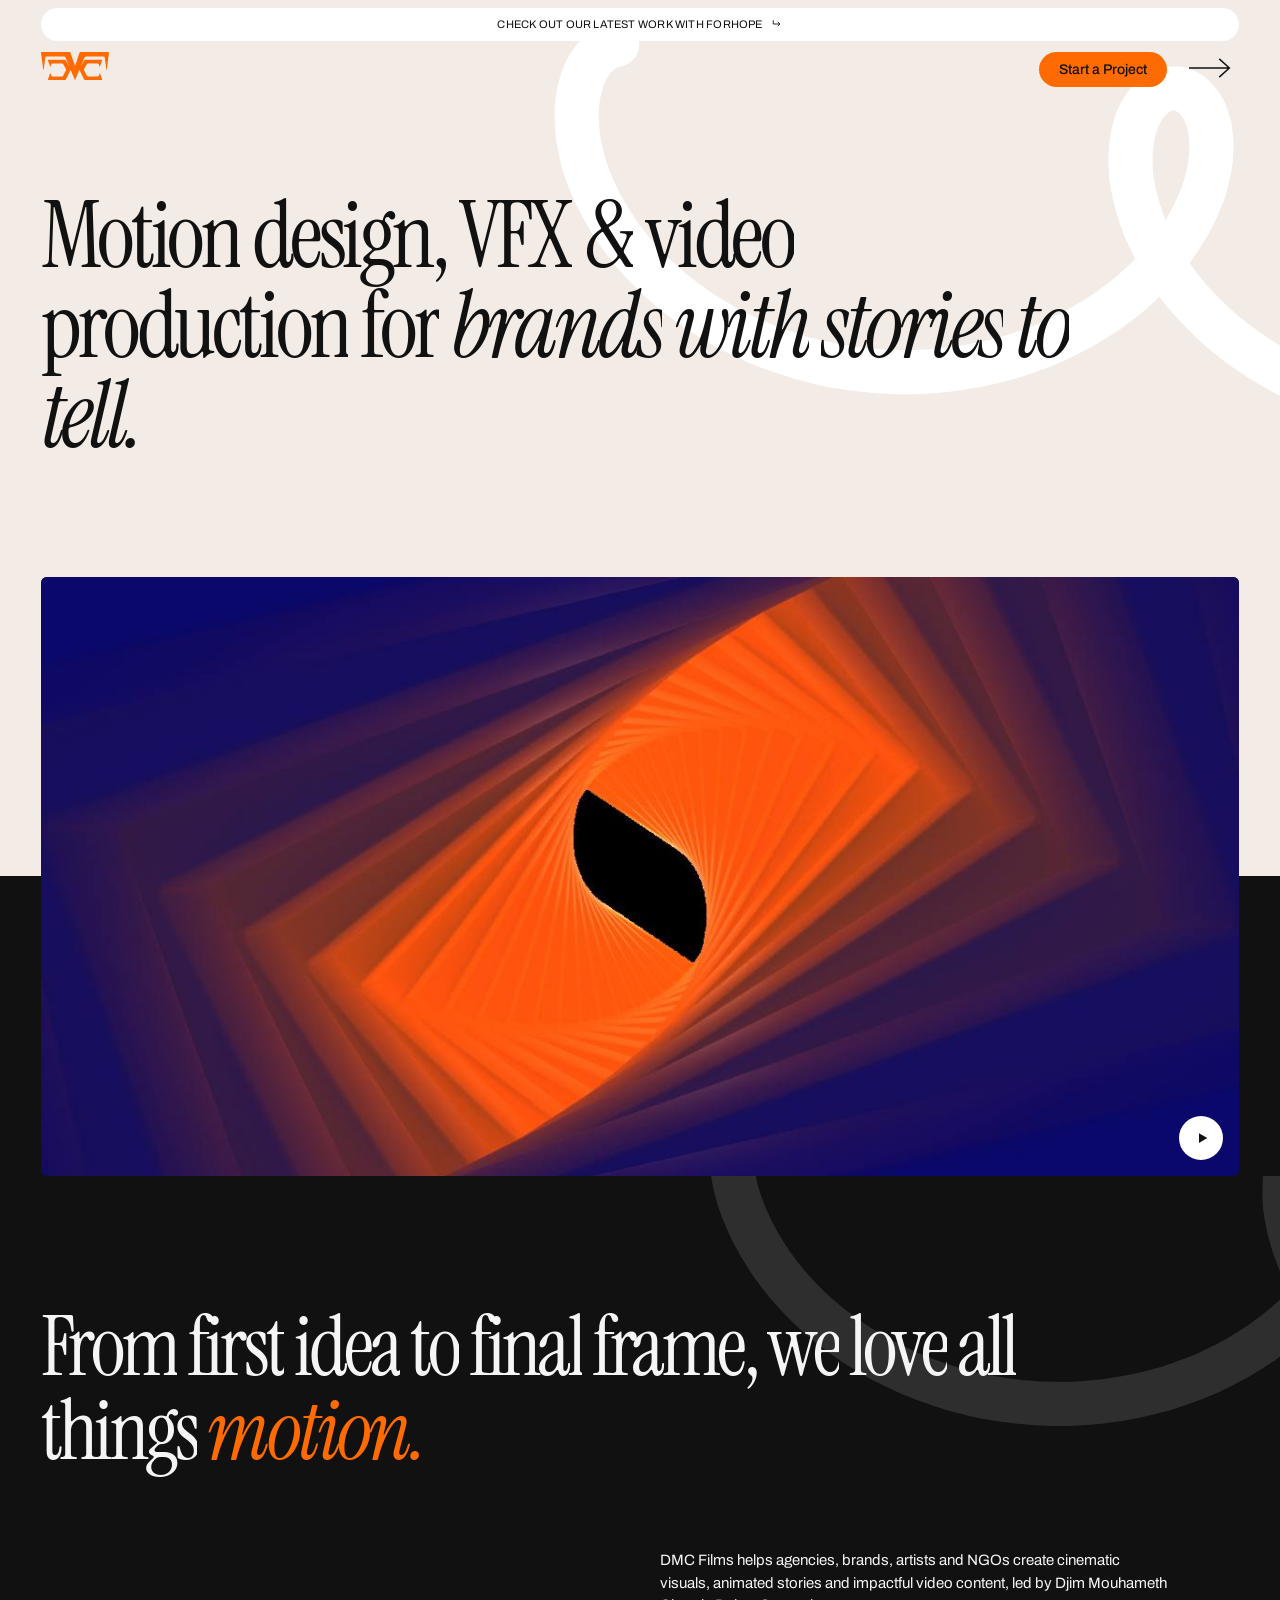
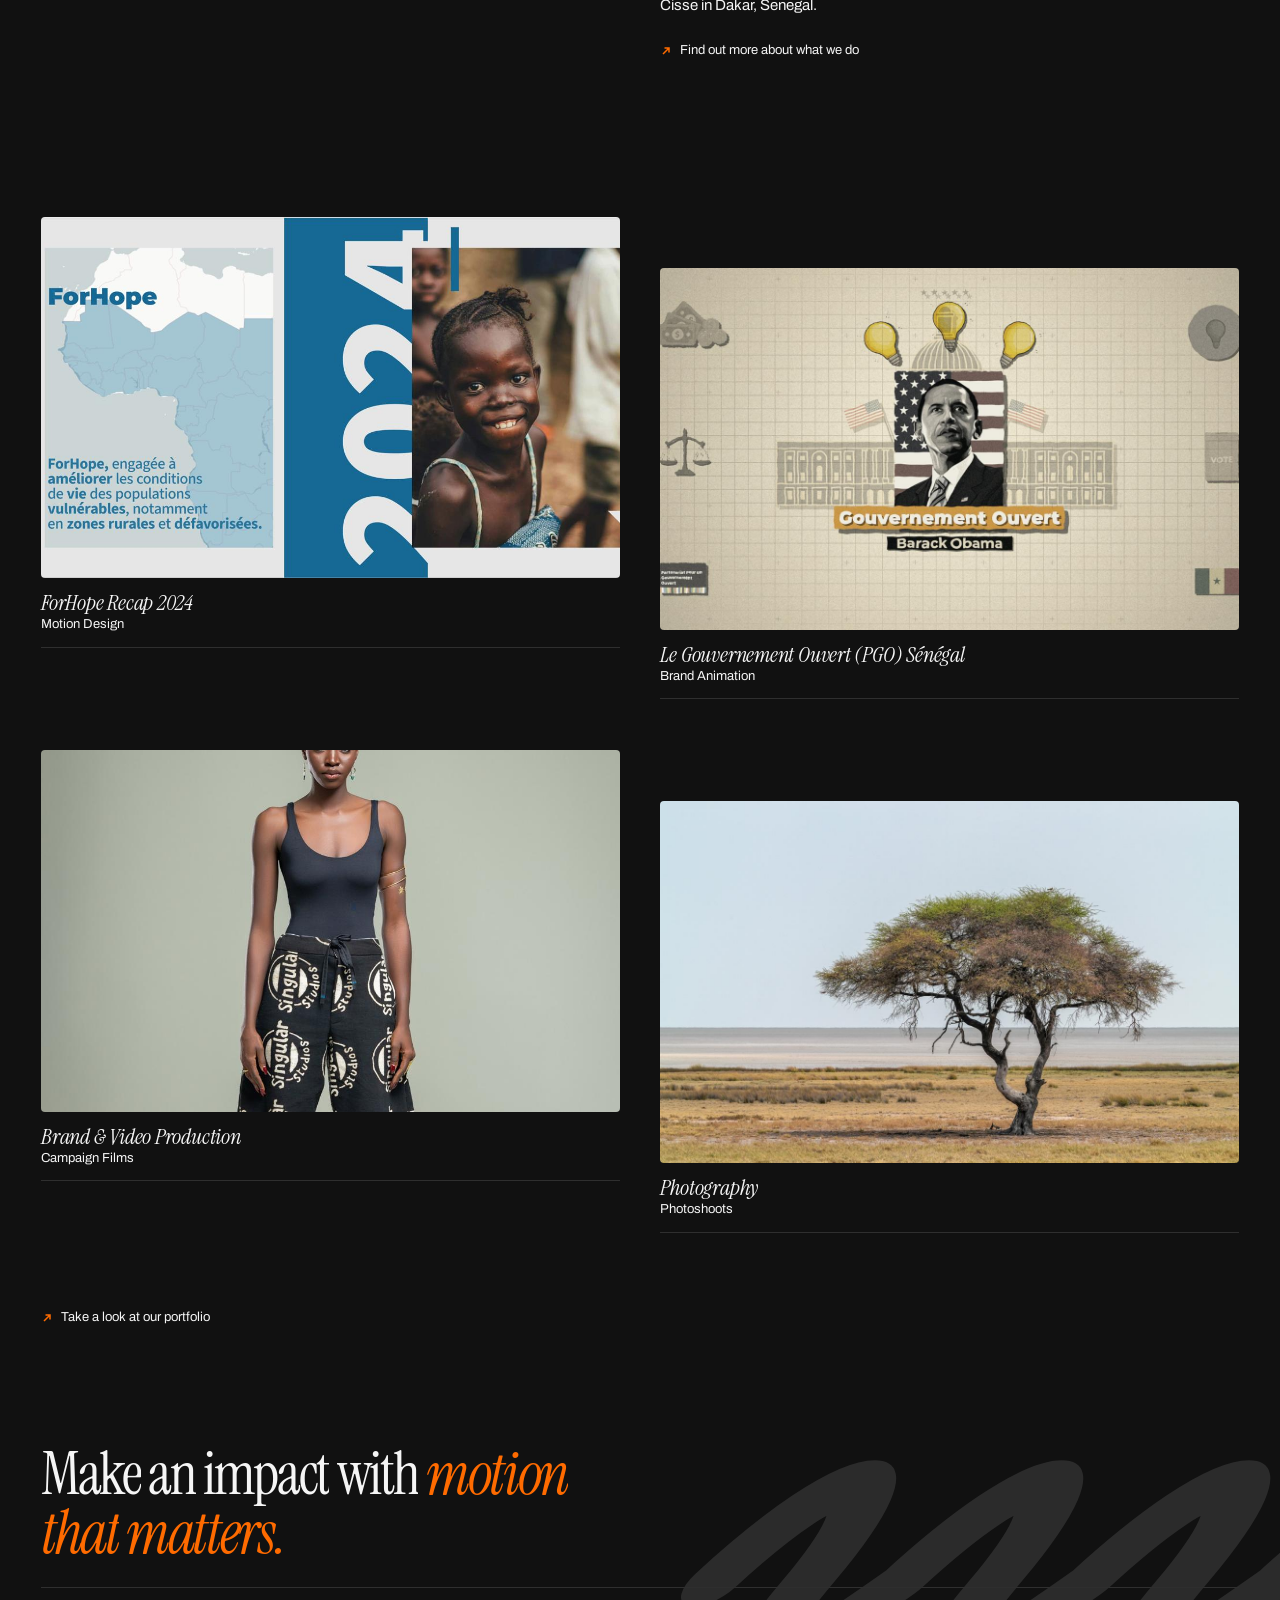
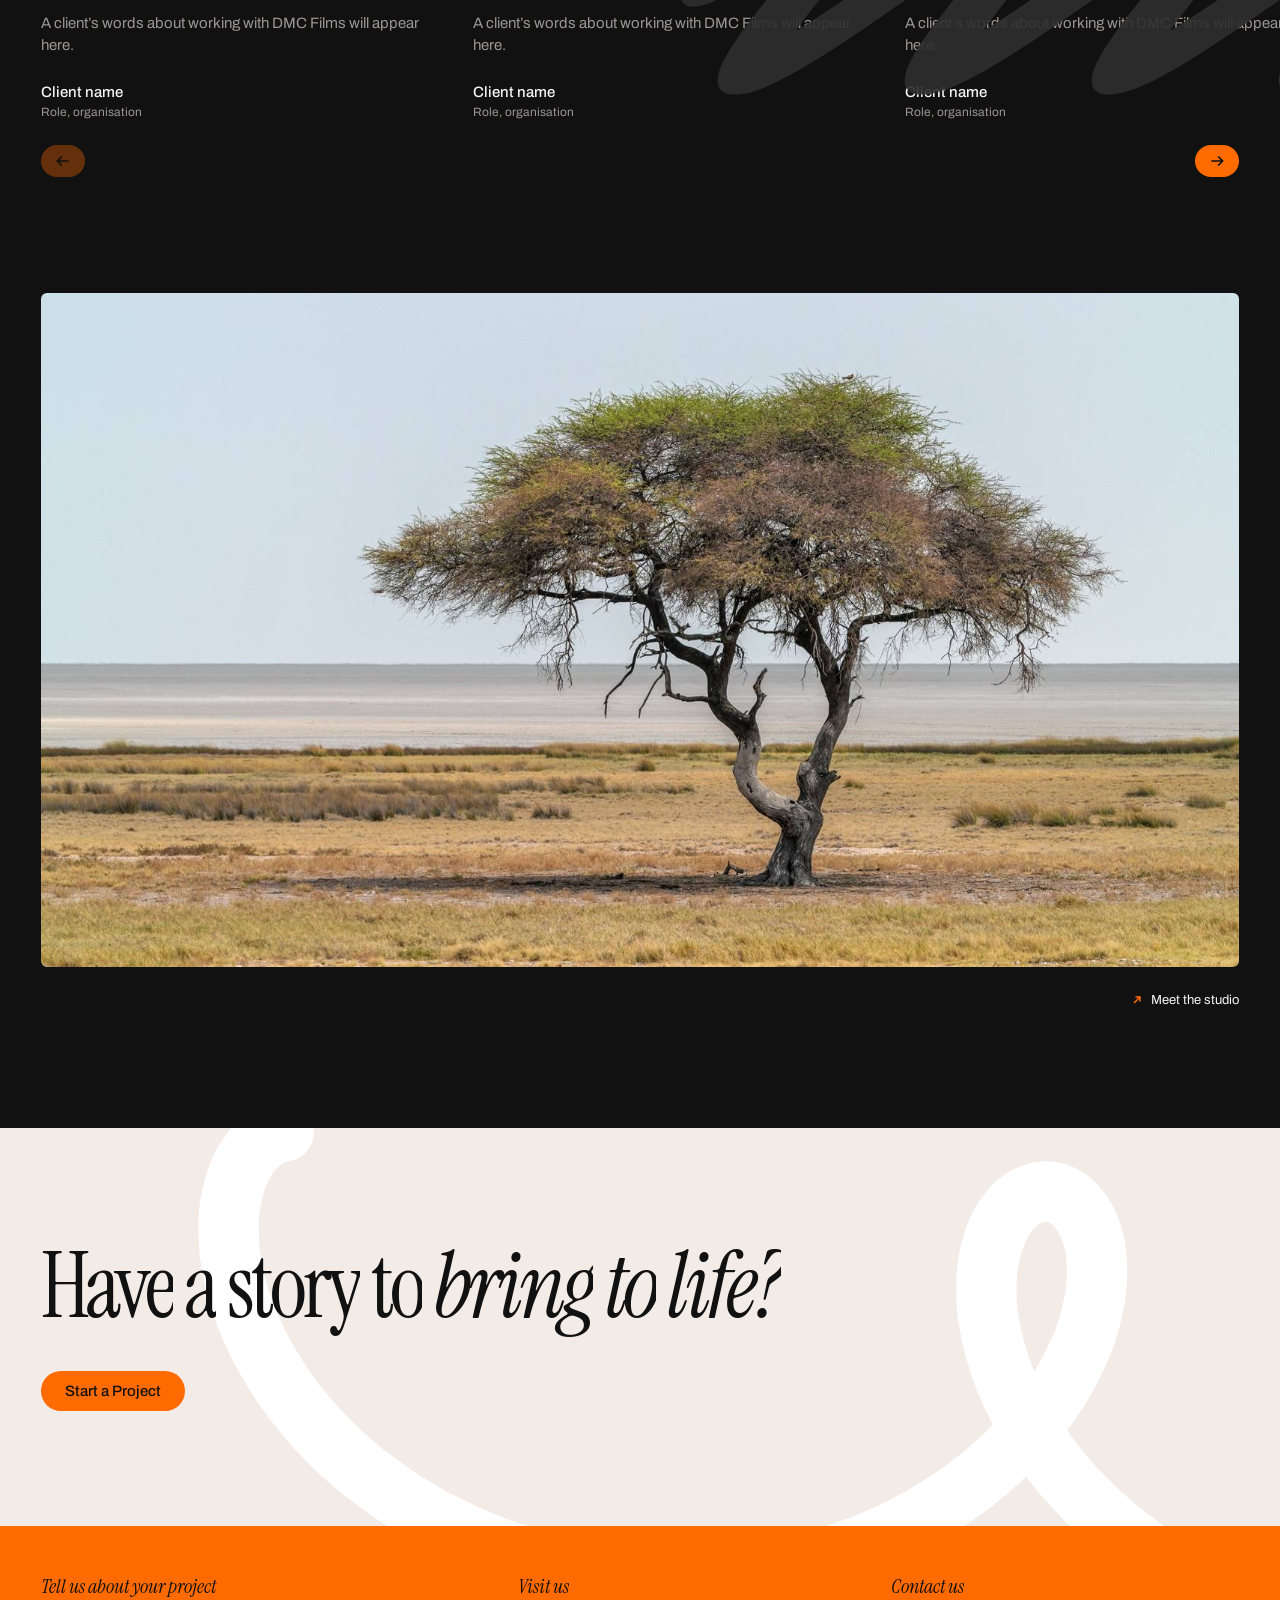
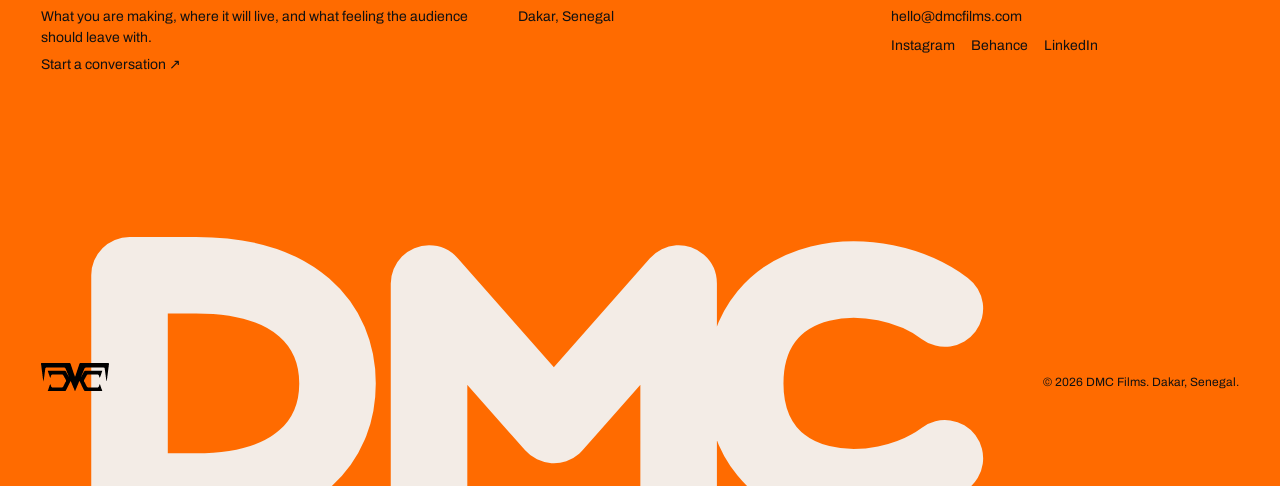
==== commit b37170f9: "Add files via upload" ====
--- a/index.html
+++ b/index.html
@@ -1,288 +1,267 @@
 <!DOCTYPE html>
 <html lang="en">
 <head>
-  <meta charset="UTF-8" />
-  <meta name="viewport" content="width=device-width, initial-scale=1.0" />
-  <meta
-    name="description"
-    content="DMC Films is a Dakar-based creative studio for motion design, VFX, editing, photography and video production."
-  />
-  <title>DMC Films | Motion Design, VFX & Video Production</title>
-  <link rel="stylesheet" href="style.css" />
+<meta charset="UTF-8">
+<meta name="viewport" content="width=device-width, initial-scale=1">
+<title>DMC Films | Motion Design, VFX &amp; Video Production in Dakar</title>
+<meta name="description" content="DMC Films is a Dakar-based creative studio for motion design, VFX, editing, photography and video production for agencies, brands, artists and NGOs.">
+<meta name="theme-color" content="#F3ECE6">
+<link rel="icon" href="[data-uri]">
+<link rel="preconnect" href="https://fonts.googleapis.com"><link rel="preconnect" href="https://fonts.gstatic.com" crossorigin>
+<link rel="stylesheet" href="https://fonts.googleapis.com/css2?family=Archivo:wght@400;500;600&family=Instrument+Serif:ital@0;1&display=swap">
+<script>document.documentElement.classList.add("js")</script>
+<style>
+:root{--ivory:#F3ECE6;--black:#111;--orange:#FF6B00;--white:#F5F5F5;--gray:#9b9792;--serif:"Instrument Serif","Cormorant Garamond",Georgia,serif;--sans:"Archivo","Helvetica Neue",Arial,sans-serif;--g:clamp(16px,3.2vw,48px);--sec:clamp(64px,9vw,120px);--ease:cubic-bezier(.2,.7,.2,1)}
+*,*::before,*::after{box-sizing:border-box}
+html{scroll-behavior:smooth;-webkit-text-size-adjust:100%}
+body{margin:0;background:var(--ivory);color:var(--black);font:400 .9375rem/1.5 var(--sans);overflow-x:hidden}
+img{display:block;max-width:100%;height:auto}a{color:inherit}h1,h2,h3,p,ul{margin:0;padding:0}ul{list-style:none}em{font-style:italic}
+:focus-visible{outline:2px solid var(--orange);outline-offset:3px}
+.sr{position:absolute;width:1px;height:1px;overflow:hidden;clip:rect(0 0 0 0);white-space:nowrap}
+.skip{position:absolute;left:8px;top:-60px;z-index:300;background:var(--black);color:var(--white);padding:8px 16px}.skip:focus{top:8px}
+.wrap{padding:0 var(--g);position:relative;z-index:1}
+.rib{position:absolute;z-index:0;pointer-events:none;fill:none;stroke:currentColor;stroke-width:150;stroke-linecap:round;stroke-linejoin:round;transform:translate3d(0,var(--y,0),0)}
+/* loader */
+.loader{display:none}
+.js .loader{display:grid;place-items:center;position:fixed;inset:0;z-index:400;background:var(--black);color:var(--ivory);font:400 clamp(3rem,12vw,9rem)/.95 var(--serif);letter-spacing:-.04em;text-align:center;transition:transform .9s var(--ease) .1s}
+.loader em{color:var(--orange)}.loader span{display:block;opacity:0;transform:translateY(30px);animation:up .8s var(--ease) forwards}.loader span+span{animation-delay:.25s}
+@keyframes up{to{opacity:1;transform:none}}
+.loader.done{transform:translateY(-100%)}
+/* announcement + header */
+.announce{padding:8px var(--g) 0}
+.announce a{display:flex;align-items:center;justify-content:center;gap:8px;background:#fff;border-radius:999px;padding:8px 16px;font-size:.6875rem;letter-spacing:.02em;text-decoration:none;text-transform:uppercase;text-align:center}
+.announce svg{width:12px;height:12px;flex:none}.announce a:hover svg{transform:translateX(3px)}.announce svg{transition:transform .3s}
+.bar{position:fixed;top:0;left:0;right:0;z-index:100;display:flex;justify-content:space-between;align-items:flex-start;padding:52px var(--g) 0;transition:padding .3s}
+.bar::before{content:"";position:absolute;inset:0;z-index:-1;background:rgba(243,236,230,.94);-webkit-backdrop-filter:blur(10px);backdrop-filter:blur(10px);opacity:0;transition:opacity .3s}
+.bar.scrolled{padding:12px var(--g);align-items:center}.bar.scrolled::before,.bar.open::before{opacity:1}
+.logo{line-height:0}.logo img{width:68px;height:auto}
+.bar-r{display:flex;align-items:center;gap:16px}
+.pill{display:none;background:var(--orange);color:var(--black);border:0;border-radius:999px;padding:10px 20px;font:500 .875rem var(--sans);cursor:pointer;text-decoration:none;transition:background .25s,color .25s}
+.pill:hover{background:var(--black);color:var(--white)}
+.menu{background:none;border:0;color:inherit;width:56px;height:32px;padding:0;cursor:pointer}
+.menu svg{width:44px;height:22px;transition:transform .4s var(--ease)}.menu:hover svg{transform:translateX(6px)}.menu[aria-expanded=true] svg{transform:rotate(180deg)}
+.nav{position:fixed;inset:0;z-index:-1;background:var(--ivory);display:flex;flex-direction:column;justify-content:center;align-items:flex-start;gap:8px;padding:110px var(--g) 40px;opacity:0;visibility:hidden;transition:opacity .3s,visibility .3s}
+.nav.open{opacity:1;visibility:visible}
+.nav a,.nav button.nl{font:400 clamp(2.75rem,8vw,6rem)/1.02 var(--serif);letter-spacing:-.04em;text-decoration:none;background:none;border:0;padding:0;color:inherit;cursor:pointer;text-align:left}
+.nav a:hover,.nav button.nl:hover{font-style:italic}
+.nav .soc{display:flex;gap:20px;margin-top:32px}.nav .soc a{font:400 .875rem var(--sans);letter-spacing:0;text-decoration:underline;text-underline-offset:4px}
+@media(min-width:700px){.pill{display:inline-block}}
+/* hero */
+.hero{position:relative;overflow:hidden;padding:150px 0 var(--sec)}
+.hero .rib{color:#fff;width:min(95vw,1500px);right:-60%;top:2%}
+.display{font:400 clamp(2.75rem,7.2vw,7.5rem)/.98 var(--serif);letter-spacing:-.045em;max-width:11.5em}
+.stage{background:linear-gradient(var(--ivory) 50%,var(--black) 50%);position:relative;z-index:2}
+.reel{position:relative;aspect-ratio:16/9;border-radius:6px;overflow:hidden;background:#1b1530}
+.reel img,.reel iframe{position:absolute;inset:0;width:100%;height:100%;object-fit:cover;border:0}
+.play{position:absolute;right:16px;bottom:16px;width:44px;height:44px;border-radius:50%;border:0;background:#fff;color:var(--black);cursor:pointer;display:grid;place-items:center;transition:transform .3s var(--ease)}
+.play:hover{transform:scale(1.1)}.play svg{width:18px;height:18px;margin-left:2px}.reel.on .play{display:none}
+@media(min-width:900px){.reel{aspect-ratio:2/1}.hero .rib{right:-38%}}
+/* dark block */
+.dark{background:var(--black);color:var(--white);position:relative;overflow:hidden}
+.dark .rib{color:#2e2e2e;width:min(95vw,1500px);right:-50%;top:-4%}
+.statement{padding-top:clamp(72px,10vw,140px)}
+.big{font:400 clamp(2.5rem,6.6vw,6.75rem)/1 var(--serif);letter-spacing:-.045em;max-width:12em}
+.big em,.t-head em{color:var(--orange)}
+.intro{display:grid;gap:24px;margin-top:clamp(40px,6vw,80px)}
+.intro p{max-width:34em}
+@media(min-width:700px){.intro{grid-template-columns:1fr 1fr;gap:var(--g)}.intro>div{grid-column:2}}
+.xl{display:inline-flex;align-items:center;gap:8px;margin-top:24px;font:inherit;font-size:.8125rem;background:none;border:0;color:inherit;padding:0;cursor:pointer;text-decoration:none}
+.xl::before{content:"";width:12px;height:12px;background:var(--orange);-webkit-mask:var(--ar) center/contain no-repeat;mask:var(--ar) center/contain no-repeat}
+.xl:hover{text-decoration:underline;text-underline-offset:4px}
+:root{--ar:url("data:image/svg+xml,%3Csvg xmlns='http://www.w3.org/2000/svg' viewBox='0 0 16 16'%3E%3Cpath d='M4 12L12 4M6 4h6v6' fill='none' stroke='black' stroke-width='2'/%3E%3C/svg%3E")}
+/* work */
+.work{padding-top:clamp(80px,12vw,160px)}
+.grid{display:grid;grid-template-columns:1fr 1fr;gap:clamp(28px,4vw,56px) var(--g);align-items:start}
+.card{display:block;text-decoration:none}.card:nth-child(even){margin-top:clamp(24px,4vw,64px)}
+.th{aspect-ratio:16/10;overflow:hidden;border-radius:4px;background:#1d1d1d}
+.th img{width:100%;height:100%;object-fit:cover;transition:transform .9s var(--ease)}.card:hover img,.card:focus-visible img{transform:scale(1.045)}
+.cap{margin-top:12px;padding-bottom:12px;border-bottom:1px solid #2f2f2f}
+.cap h3{font:italic 400 clamp(1.125rem,1.7vw,1.625rem)/1.15 var(--serif);letter-spacing:-.01em}.cap p{font-size:.8125rem}
+@media(max-width:699px){.scrib{width:52vw;top:62%;opacity:.5}}
+@media(max-width:560px){.grid{grid-template-columns:1fr}.card:nth-child(even){margin-top:0}}
+.more{padding:clamp(32px,4vw,56px) 0 var(--sec)}
+/* testimonials */
+.t-head{position:relative;padding-bottom:24px;border-bottom:1px solid #2f2f2f;margin:0 var(--g)}
+.t-head h2{font:400 clamp(2.25rem,4.6vw,4.5rem)/1 var(--serif);letter-spacing:-.04em;max-width:10em}
+.t-head h2{position:relative;z-index:1}.scrib{position:absolute;right:0;top:20%;width:min(46vw,560px);color:#2e2e2e;stroke-width:34;transform:none;opacity:.9}
+.track{display:flex;gap:32px;overflow-x:auto;scroll-snap-type:x mandatory;padding:24px var(--g) 0;scroll-padding-left:var(--g);scrollbar-width:none}.track::-webkit-scrollbar{display:none}
+.t{flex:0 0 min(80vw,400px);scroll-snap-align:start;display:flex;flex-direction:column;gap:24px}
+.t blockquote{margin:0;color:var(--white)}.t.empty blockquote{color:var(--gray)}
+.t .who{display:flex;align-items:center;gap:12px;margin-top:auto}.t img{width:40px;height:40px;border-radius:50%;object-fit:cover}
+.t b{display:block;font-weight:500}.t small{color:var(--gray);display:block;font-size:.75rem}
+.ctl{display:flex;justify-content:space-between;padding:24px var(--g) var(--sec)}
+.ctl button{width:44px;height:32px;border-radius:999px;border:0;background:var(--orange);color:var(--black);cursor:pointer;display:grid;place-items:center;transition:background .2s}
+.ctl button svg{width:18px;height:18px}.ctl button:hover:not(:disabled){background:var(--white)}.ctl button:disabled{opacity:.35;cursor:default}
+/* studio */
+.studio-img{position:relative;aspect-ratio:16/9;border-radius:6px;overflow:hidden;margin:0 var(--g)}
+.studio-img img{position:absolute;left:0;top:-8%;width:100%;height:116%;object-fit:cover;transform:translate3d(0,var(--y,0),0)}
+.studio-link{text-align:right;padding:0 var(--g) var(--sec)}
+/* cta */
+.cta{position:relative;overflow:hidden;padding:var(--sec) 0}
+.cta .rib{color:#fff;width:min(130vw,2000px);right:-45%;bottom:-30%}
+.cta .display{font-size:clamp(2.75rem,7vw,7rem);max-width:9em}
+.btn{display:inline-block;margin-top:40px;padding:12px 24px;border:0;border-radius:999px;background:var(--orange);color:var(--black);font:500 .9375rem var(--sans);cursor:pointer;text-decoration:none;transition:background .25s,color .25s,transform .3s var(--ease)}
+.btn:hover{background:var(--black);color:var(--white);transform:translateY(-2px)}
+/* footer */
+footer{position:relative;overflow:hidden;background:var(--orange);color:var(--black);padding:48px 0 0;min-height:560px;display:flex;flex-direction:column}
+.wm{position:absolute;left:3vw;right:-4vw;bottom:-5vw;height:30vw;color:var(--ivory);stroke-width:92;transform:none;z-index:0}
+.cols{display:grid;grid-template-columns:1fr 1fr;gap:32px 24px;padding-bottom:38vw}
+footer h2{font:italic 400 1.25rem/1.2 var(--serif);margin-bottom:8px}
+footer .cols a,footer .cols p,footer .cols button{font:inherit;font-size:.875rem;display:block;background:none;border:0;padding:0;color:inherit;text-align:left;cursor:pointer;text-decoration:none;margin-bottom:6px}
+footer .cols a:hover,footer .cols button:hover{text-decoration:underline}
+.soc2{display:flex;flex-wrap:wrap;gap:6px 16px;margin-top:8px}
+.fb{margin-top:auto;display:flex;justify-content:space-between;align-items:flex-end;padding-bottom:16px;position:relative;z-index:2;font-size:.75rem}
+.fb img{filter:brightness(0);width:68px}.fb a{margin-left:8px}
+@media(min-width:700px){.cols{grid-template-columns:1.3fr 1fr 1fr}footer .wm{height:26vw}.cols{padding-bottom:22vw}}
+/* dialogs */
+dialog{border:0;padding:0;background:var(--ivory);color:var(--black);width:min(900px,94vw);max-height:92vh;border-radius:8px;overflow:auto}
+dialog::backdrop{background:rgba(17,17,17,.7)}
+.dlg{padding:clamp(24px,4vw,56px);position:relative}
+.x{position:absolute;right:16px;top:16px;width:40px;height:40px;border-radius:50%;border:1px solid var(--black);background:none;font-size:1.25rem;cursor:pointer}.x:hover{background:var(--black);color:var(--white)}
+dialog h2{font:400 clamp(2rem,4.4vw,3.75rem)/1 var(--serif);letter-spacing:-.04em;margin-bottom:24px;padding-right:48px}
+dialog h3{font:italic 400 1.25rem var(--serif);margin:32px 0 8px}
+.lst{display:grid;gap:0 32px}.lst li{padding:10px 0;border-top:1px solid #d9cfc6}.lst b{font-weight:500}.lst span{display:block;font-size:.8125rem;color:#5b5752}
+@media(min-width:700px){.lst{grid-template-columns:1fr 1fr}}
+form{display:grid;gap:16px;margin-top:16px}label{display:grid;gap:4px;font-size:.8125rem}
+input,textarea{font:inherit;font-size:1rem;padding:12px;border:1px solid #bfb4aa;border-radius:4px;background:#fff}textarea{min-height:120px;resize:vertical}
+form .btn{margin-top:8px;justify-self:start}
+/* motion */
+.js [data-s] .w{display:inline-block;overflow:hidden;vertical-align:top;padding-bottom:.12em;margin-bottom:-.12em}
+.js [data-s] .w>span{display:inline-block;transform:translateY(105%);transition:transform 1s var(--ease);transition-delay:calc(var(--i)*55ms)}
+.js [data-s].in .w>span{transform:none}
+.js .rv{opacity:0;transform:translateY(24px);transition:opacity .9s var(--ease),transform .9s var(--ease)}.js .rv.in{opacity:1;transform:none}
+@media(prefers-reduced-motion:reduce){html{scroll-behavior:auto}*{transition-duration:.01ms!important;animation-duration:.01ms!important}.js [data-s] .w>span,.js .rv{transform:none;opacity:1}.js .loader{display:none}}
+</style>
 </head>
 <body>
-  <div class="site-bg" aria-hidden="true"></div>
-
-  <header class="site-header" data-header>
-    <a class="brand" href="#top" aria-label="DMC Films">
-      <img
-        src="assets/img/logo/DMC Films Logo WebIcon.png"
-        class="brand-logo"
-        alt="DMC Films"
-      />
-    </a>
-
-    <button
-      class="nav-toggle"
-      type="button"
-      aria-label="Open navigation menu"
-      aria-expanded="false"
-      aria-controls="site-nav"
-      data-nav-toggle
-    >
-      <span></span>
-      <span></span>
-    </button>
-
-    <nav class="site-nav" id="site-nav" data-nav>
-      <a href="#reel">Reel</a>
-      <a href="#services">Services</a>
-      <a href="#work">Work</a>
-      <a href="#about">About</a>
-      <a href="#contact">Contact</a>
-    </nav>
-  </header>
-
-  <main id="top">
-    <section class="hero section">
-      <div class="hero-media" aria-hidden="true">
-        <span class="scanline"></span>
-      </div>
-
-      <div class="container hero-grid">
-        <div class="hero-copy reveal">
-          <p class="eyebrow">Dakar creative studio</p>
-          <h1>Motion Design, VFX & Video Production for brands with stories to tell.</h1>
-          <p class="hero-text">
-            DMC Films helps agencies, brands, artists and NGOs create cinematic visuals,
-            animated stories and impactful video content.
-          </p>
-
-          <div class="hero-actions">
-            <a class="btn btn-primary" href="#reel">Watch Reel</a>
-            <a class="btn btn-secondary" href="#contact">Start a Project</a>
-          </div>
-        </div>
-
-        <div class="hero-panel reveal" style="--delay: 140ms">
-          <p class="panel-label">Selected capabilities</p>
-          <ul>
-            <li>Motion-led brand films</li>
-            <li>Compositing and VFX cleanup</li>
-            <li>Editorial pacing for campaigns</li>
-            <li>Wedding photography</li>
-            <li>2D and 3D animation</li>
-          </ul>
-        </div>
-      </div>
-    </section>
-
-    <section class="section reel-section" id="reel">
-      <div class="container">
-        <div class="section-heading reveal">
-          <p class="eyebrow">Studio reel</p>
-          <h2>Cinematic work, cut for rhythm and clarity.</h2>
-        </div>
-
-        <div class="video-shell reveal">
-          <iframe
-            class="reel-video"
-            src="https://player.vimeo.com/video/1226381590?badge=0&title=0&byline=0&portrait=0&dnt=1"
-            frameborder="0"
-            allow="autoplay; fullscreen; picture-in-picture"
-            allowfullscreen
-            loading="lazy">
-          </iframe>
-        </div>
-      </div>
-    </section>
-
-    <section class="section" id="services">
-      <div class="container">
-        <div class="section-heading reveal">
-          <p class="eyebrow">Services</p>
-          <h2>From first idea to final frame.</h2>
-        </div>
-
-        <div class="services-grid">
-          <article class="service-card reveal">
-            <span>01</span>
-            <h3>Motion Design</h3>
-            <p>Animated systems, titles, brand visuals and kinetic storytelling.</p>
-          </article>
-
-          <article class="service-card reveal">
-            <span>02</span>
-            <h3>VFX</h3>
-            <p>Compositing, cleanup, screen replacements and invisible polish.</p>
-          </article>
-
-          <article class="service-card reveal">
-            <span>03</span>
-            <h3>Video Editing</h3>
-            <p>Sharp narrative pacing for campaigns, interviews and social content.</p>
-          </article>
-
-          <article class="service-card reveal">
-            <span>04</span>
-            <h3>Commercials</h3>
-            <p>Premium visual language for brands, launches and campaign films.</p>
-          </article>
-
-          <article class="service-card reveal">
-            <span>05</span>
-            <h3>Interviews</h3>
-            <p>Clean, human and cinematic interview production and editing.</p>
-          </article>
-
-          <article class="service-card reveal">
-            <span>06</span>
-            <h3>3D Animation</h3>
-            <p>Product shots, animated environments and design-led scenes.</p>
-          </article>
-
-          <article class="service-card reveal">
-            <span>07</span>
-            <h3>NGO / Explainers</h3>
-            <p>Accessible stories that translate complex ideas into clear moving images.</p>
-          </article>
-        </div>
-      </div>
-    </section>
-
-    <section class="section" id="work">
-      <div class="container">
-        <div class="section-heading reveal">
-          <p class="eyebrow">Selected work</p>
-          <h2>Frames built to hold attention.</h2>
-        </div>
-
-        <div class="work-grid">
-
-          <article class="work-card reveal">
-            <a class="work-card-link" href="brand.html">
-              <img
-                src="assets/img/brand/Brand_Cover.jpg"
-                alt="Video production gallery by DMC Films"
-              />
-              <div class="work-card-content">
-                <p>Video Production</p>
-                <h3>Videos</h3>
-              </div>
-            </a>
-          </article>
-
-          <article class="work-card reveal">
-            <a class="work-card-link" href="photography.html">
-              <img
-                src="assets/img/wedding/Wedding_Cover.jpeg"
-                alt="Photography gallery by DMC Films"
-              />
-              <div class="work-card-content">
-                <p>Photoshoot</p>
-                <h3>Photography</h3>
-              </div>
-            </a>
-          </article>
-
-          <article class="work-card reveal">
-            <a class="work-card-link" href="motion.html">
-              <div class="video-thumbnail">
-                <img
-                  src="assets/img/motion/Motion_Cover 00.png"
-                  alt="Motion Design gallery by DMC Films"
-                />
-                <span class="play-button" aria-hidden="true">▶</span>
-              </div>
-              <div class="work-card-content">
-                <p>Motion Design</p>
-                <h3>Animated Stories</h3>
-              </div>
-            </a>
-          </article>
-
-        </div>
-      </div>
-    </section>
-
-    <section class="section about-section" id="about">
-      <div class="container about-grid">
-        <div class="section-heading reveal">
-          <p class="eyebrow">About</p>
-          <h2>Dakar perspective. Global visual language.</h2>
-        </div>
-
-        <div class="about-copy reveal">
-          <p>
-            DMC Films is led by Djim Mouhameth Cisse, a motion designer,
-            VFX artist and video editor based in Dakar, Senegal. The studio
-            focuses on storytelling, rhythm, design and cinematic visuals.
-          </p>
-        </div>
-      </div>
-    </section>
-
-    <section class="section process-section">
-      <div class="container">
-        <div class="section-heading reveal">
-          <p class="eyebrow">Process</p>
-          <h2>A focused path from brief to delivery.</h2>
-        </div>
-
-        <div class="process-grid">
-          <article class="process-step reveal">
-            <span>01</span>
-            <h3>Discover</h3>
-            <p>Understand the audience, message, references and production needs.</p>
-          </article>
-
-          <article class="process-step reveal">
-            <span>02</span>
-            <h3>Concept</h3>
-            <p>Shape the core idea, visual direction and creative treatment.</p>
-          </article>
-
-          <article class="process-step reveal">
-            <span>03</span>
-            <h3>Create</h3>
-            <p>Build the edit, design frames, animate and refine the details.</p>
-          </article>
-
-          <article class="process-step reveal">
-            <span>04</span>
-            <h3>Deliver</h3>
-            <p>Export polished files for web, broadcast and social platforms.</p>
-          </article>
-        </div>
-      </div>
-    </section>
-
-    <section class="section contact-section" id="contact">
-      <div class="container contact-panel reveal">
-        <p class="eyebrow">Contact</p>
-        <h2>Have a story to bring to life?</h2>
-        <p>
-          Tell DMC Films what you are making, where it will live, and what
-          feeling the audience should leave with.
-        </p>
-
-        <div class="contact-actions">
-          <a class="btn btn-primary" href="mailto:hello@dmcfilms.com">Email</a>
-          <a class="btn btn-secondary" href="https://instagram.com/" target="_blank" rel="noreferrer">Instagram</a>
-          <a class="btn btn-secondary" href="https://behance.net/" target="_blank" rel="noreferrer">Behance</a>
-          <a class="btn btn-secondary" href="https://linkedin.com/" target="_blank" rel="noreferrer">LinkedIn</a>
-        </div>
-      </div>
-    </section>
-  </main>
-
-  <footer class="site-footer">
-    <div class="container footer-inner">
-      <p>&copy; <span data-year></span> DMC Films. Dakar, Senegal.</p>
-      <a href="#top">Back to top</a>
+<svg width="0" height="0" style="position:absolute" aria-hidden="true"><defs>
+<path id="p-rib" d="M0 -520 L-15 -517 L-30 -511 L-44 -504 L-58 -493 L-72 -481 L-84 -466 L-96 -449 L-106 -430 L-115 -409 L-123 -385 L-129 -360 L-134 -333 L-137 -304 L-137 -274 L-136 -242 L-133 -210 L-127 -176 L-120 -141 L-110 -105 L-97 -68 L-82 -32 L-65 5 L-45 42 L-23 79 L1 116 L28 153 L57 189 L89 225 L123 260 L159 293 L198 326 L239 357 L281 387 L326 415 L372 442 L420 466 L469 489 L520 510 L572 528 L625 545 L679 559 L734 571 L790 580 L846 587 L902 592 L958 594 L1014 594 L1070 591 L1126 586 L1181 578 L1236 568 L1289 556 L1342 542 L1393 525 L1443 507 L1492 486 L1539 463 L1584 439 L1627 413 L1669 386 L1708 357 L1746 327 L1781 296 L1814 264 L1844 231 L1872 198 L1898 164 L1921 130 L1942 96 L1960 62 L1976 28 L1990 -4 L2001 -37 L2009 -69 L2016 -100 L2020 -130 L2022 -159 L2022 -187 L2020 -213 L2017 -237 L2011 -260 L2004 -281 L1995 -300 L1985 -317 L1974 -331 L1962 -344 L1949 -354 L1935 -362 L1921 -368 L1906 -371 L1891 -371 L1876 -370 L1861 -365 L1846 -359 L1832 -350 L1818 -338 L1805 -324 L1793 -308 L1782 -290 L1772 -269 L1764 -247 L1757 -222 L1752 -196 L1748 -168 L1747 -139 L1747 -108 L1749 -75 L1754 -42 L1761 -7 L1770 27 L1781 63 L1795 100 L1811 137 L1830 175 L1851 212 L1875 249 L1901 286 L1929 323 L1960 358 L1993 393 L2029 428 L2066 461 L2106 493 L2148 523 L2191 552 L2237 579 L2284 605 L2333 628 L2383 650 L2435 669 L2487 687 L2541 702 L2595 715 L2651 725 L2706 733 L2763 739 L2819 742 L2875 743 L2931 741 L2987 737 L3043 730 L3097 722 L3151 710 L3204 697 L3256 681 L3307 663 L3356 644 L3404 622 L3450 598 L3494 573 L3536 546 L3577 518 L3615 489 L3651 458 L3685 427 L3716 394 L3745 361 L3772 327 L3796 294 L3818 260"/><path id="p-wm" d="M110 70V330H190C310 330 360 270 360 200C360 130 310 70 190 70Z M470 330V80L620 250L770 80V330 M1090 110C1010 50 850 60 850 200C850 340 1010 350 1090 290"/>
+<path id="p-sc" transform="skewX(-40)" d="M0 0C20-80 60-80 60 0S80 70 120 0C140-80 180-80 180 0S200 70 240 0C260-80 300-80 300 0S320 70 360 0C380-80 420-80 420 0S440 70 480 0"/>
+</defs></svg>
+
+<div class="loader" aria-hidden="true"><div><span>Hey,</span><span>we’re <em>DMC</em></span></div></div>
+<a class="skip" href="#main">Skip to content</a>
+
+<div class="announce"><a href="https://www.behance.net/gallery/221109269/ForHope-Recap-2024" target="_blank" rel="noopener noreferrer"><span>Check out our latest work with ForHope</span><svg viewBox="0 0 16 16" aria-hidden="true"><path d="M3 3v5h9M9 5l3 3-3 3" fill="none" stroke="currentColor" stroke-width="1.2"/></svg></a></div>
+
+<header class="bar" id="bar">
+  <a class="logo" href="#top" aria-label="DMC Films, home"><img src="[data-uri]" width="68" height="28" alt="DMC Films"></a>
+  <div class="bar-r">
+    <button class="pill" type="button" data-open="contact">Start a Project</button>
+    <button class="menu" type="button" id="menu" aria-expanded="false" aria-controls="nav"><span class="sr">Menu</span><svg viewBox="0 0 48 24" aria-hidden="true"><path d="M0 12h44M33 2l11 10-11 10" fill="none" stroke="currentColor" stroke-width="1.6"/></svg></button>
+  </div>
+  <nav class="nav" id="nav" aria-label="Main">
+    <a href="#top">Home</a><a href="#work">Work</a><a href="#studio">Studio</a>
+    <button class="nl" type="button" data-open="info">Info</button><button class="nl" type="button" data-open="contact">Contact</button>
+    <div class="soc"><a href="https://instagram.com/" target="_blank" rel="noopener noreferrer">Instagram</a><a href="https://behance.net/" target="_blank" rel="noopener noreferrer">Behance</a><a href="https://linkedin.com/" target="_blank" rel="noopener noreferrer">LinkedIn</a></div>
+  </nav>
+</header>
+
+<main id="main">
+<section class="hero" id="top">
+  <svg class="rib" viewBox="-228 -610 4137 1443" data-drift=".08" aria-hidden="true"><use href="#p-rib"/></svg>
+  <div class="wrap"><h1 class="display" data-s>Motion design, VFX &amp; video production for <em>brands with stories to tell.</em></h1></div>
+</section>
+<div class="stage"><div class="wrap">
+  <div class="reel" id="reel"><img src="[data-uri]" width="1280" height="720" alt="Orange abstract motion frame from the DMC Films studio reel" fetchpriority="high"><button class="play" type="button" aria-label="Play the DMC Films reel"><svg viewBox="0 0 24 24" aria-hidden="true"><path d="M8 5.5v13l11-6.5z" fill="currentColor"/></svg></button></div>
+</div></div>
+
+<div class="dark">
+  <svg class="rib" viewBox="-228 -610 4137 1443" aria-hidden="true"><use href="#p-rib"/></svg>
+  <section class="statement wrap">
+    <h2 class="big" data-s>From first idea to final frame, we love all things <em>motion.</em></h2>
+    <div class="intro rv"><div><p>DMC Films helps agencies, brands, artists and NGOs create cinematic visuals, animated stories and impactful video content, led by Djim Mouhameth Cisse in Dakar, Senegal.</p><button class="xl" type="button" data-open="info">Find out more about what we do</button></div></div>
+  </section>
+
+  <section class="work wrap" id="work" aria-label="Selected work">
+    <div class="grid">
+      <a class="card rv" href="https://www.behance.net/gallery/221109269/ForHope-Recap-2024" target="_blank" rel="noopener noreferrer"><div class="th"><img src="[data-uri]" style="object-position:10% 50%" width="1200" height="676" alt="ForHope Recap 2024 title frame" loading="lazy"></div><div class="cap"><h3>ForHope Recap 2024</h3><p>Motion Design</p></div></a>
+      <a class="card rv" href="https://www.behance.net/gallery/220590407/Le-Gouvernement-Ouvert-(PGO)-Sngal" target="_blank" rel="noopener noreferrer"><div class="th"><img src="[data-uri]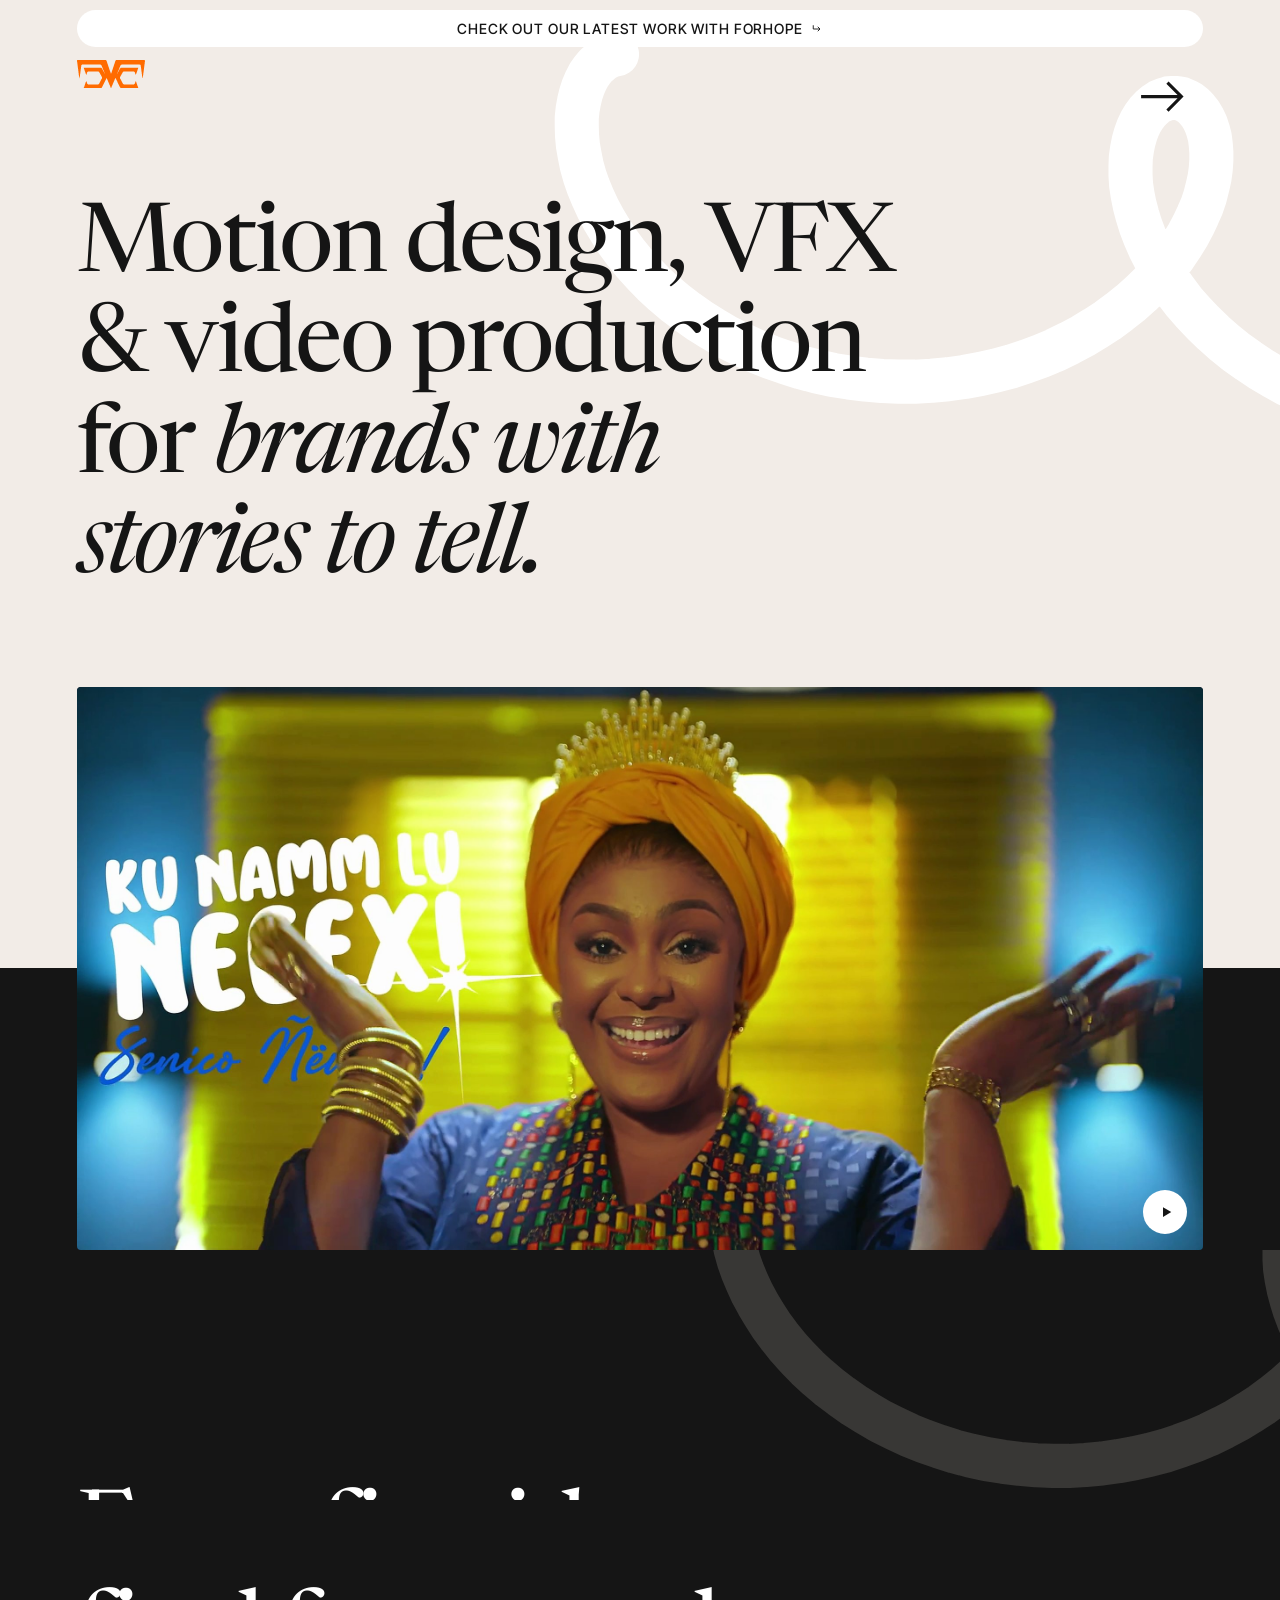
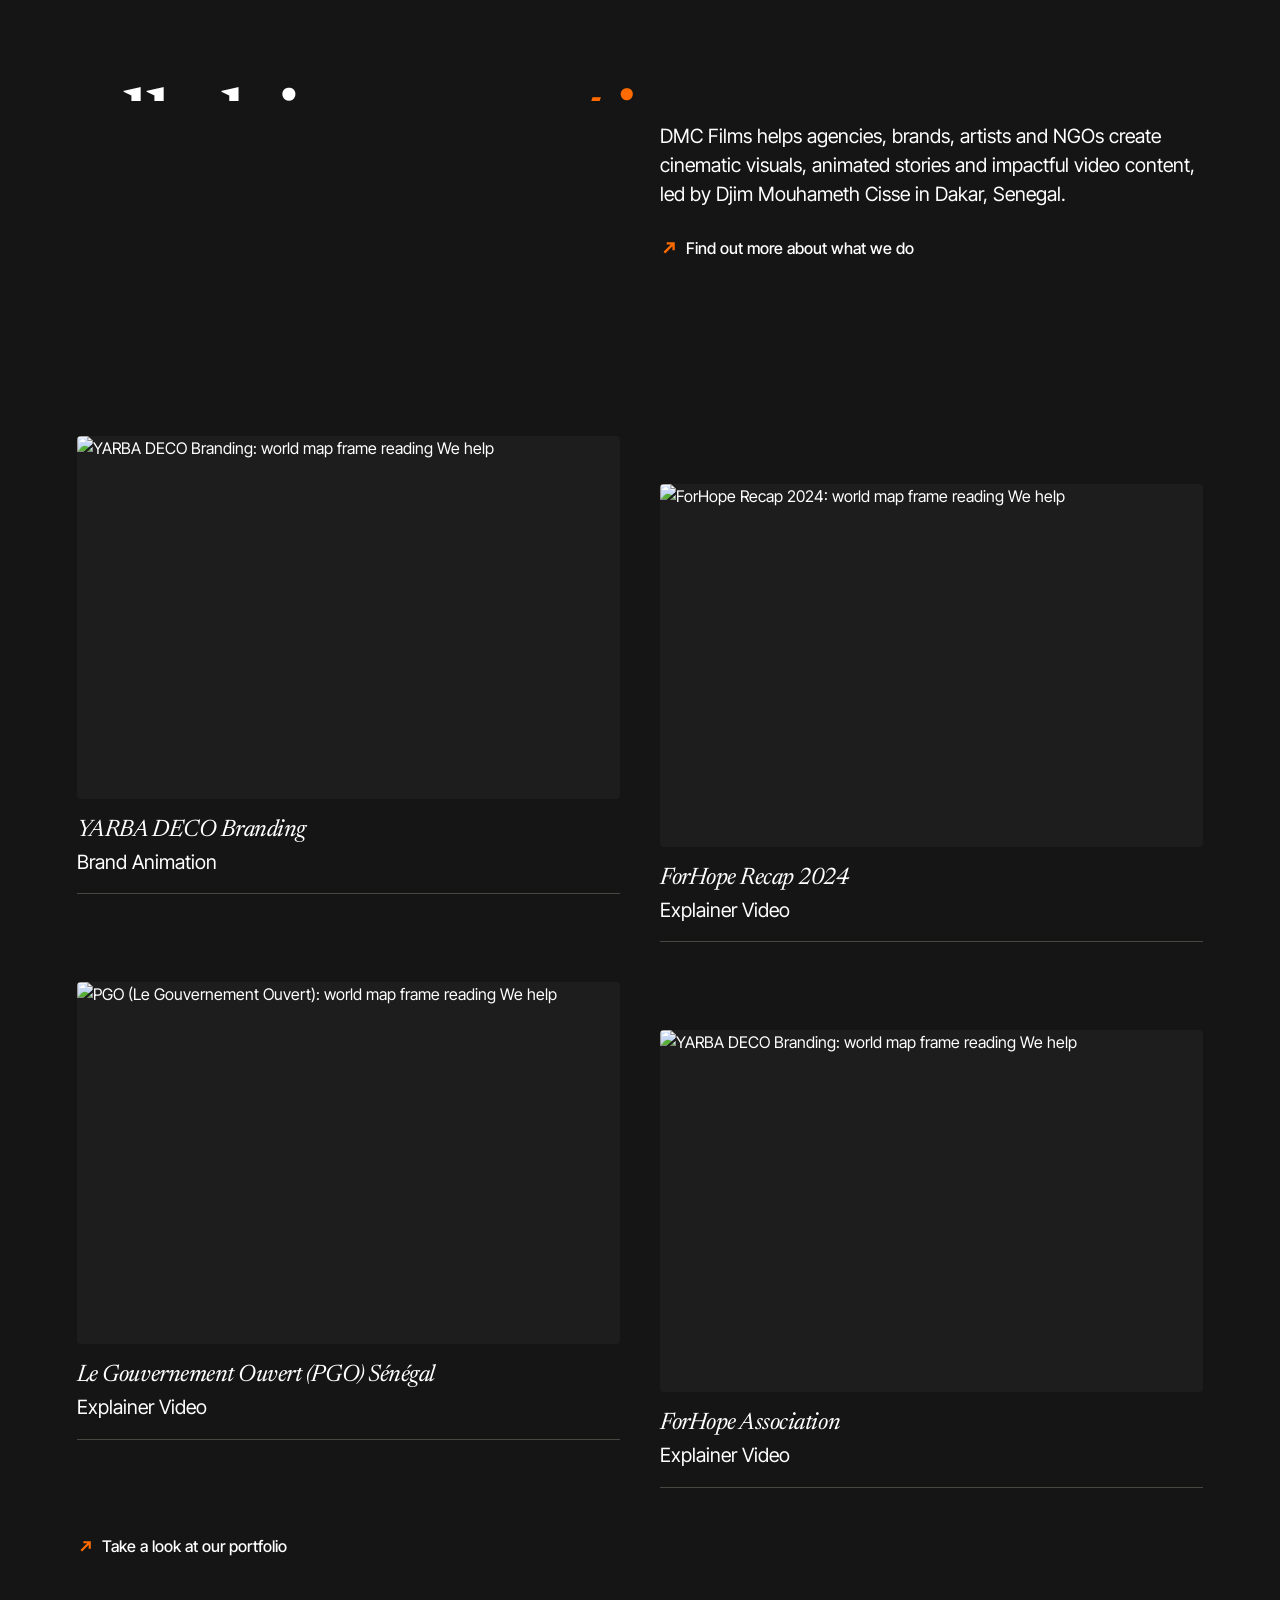
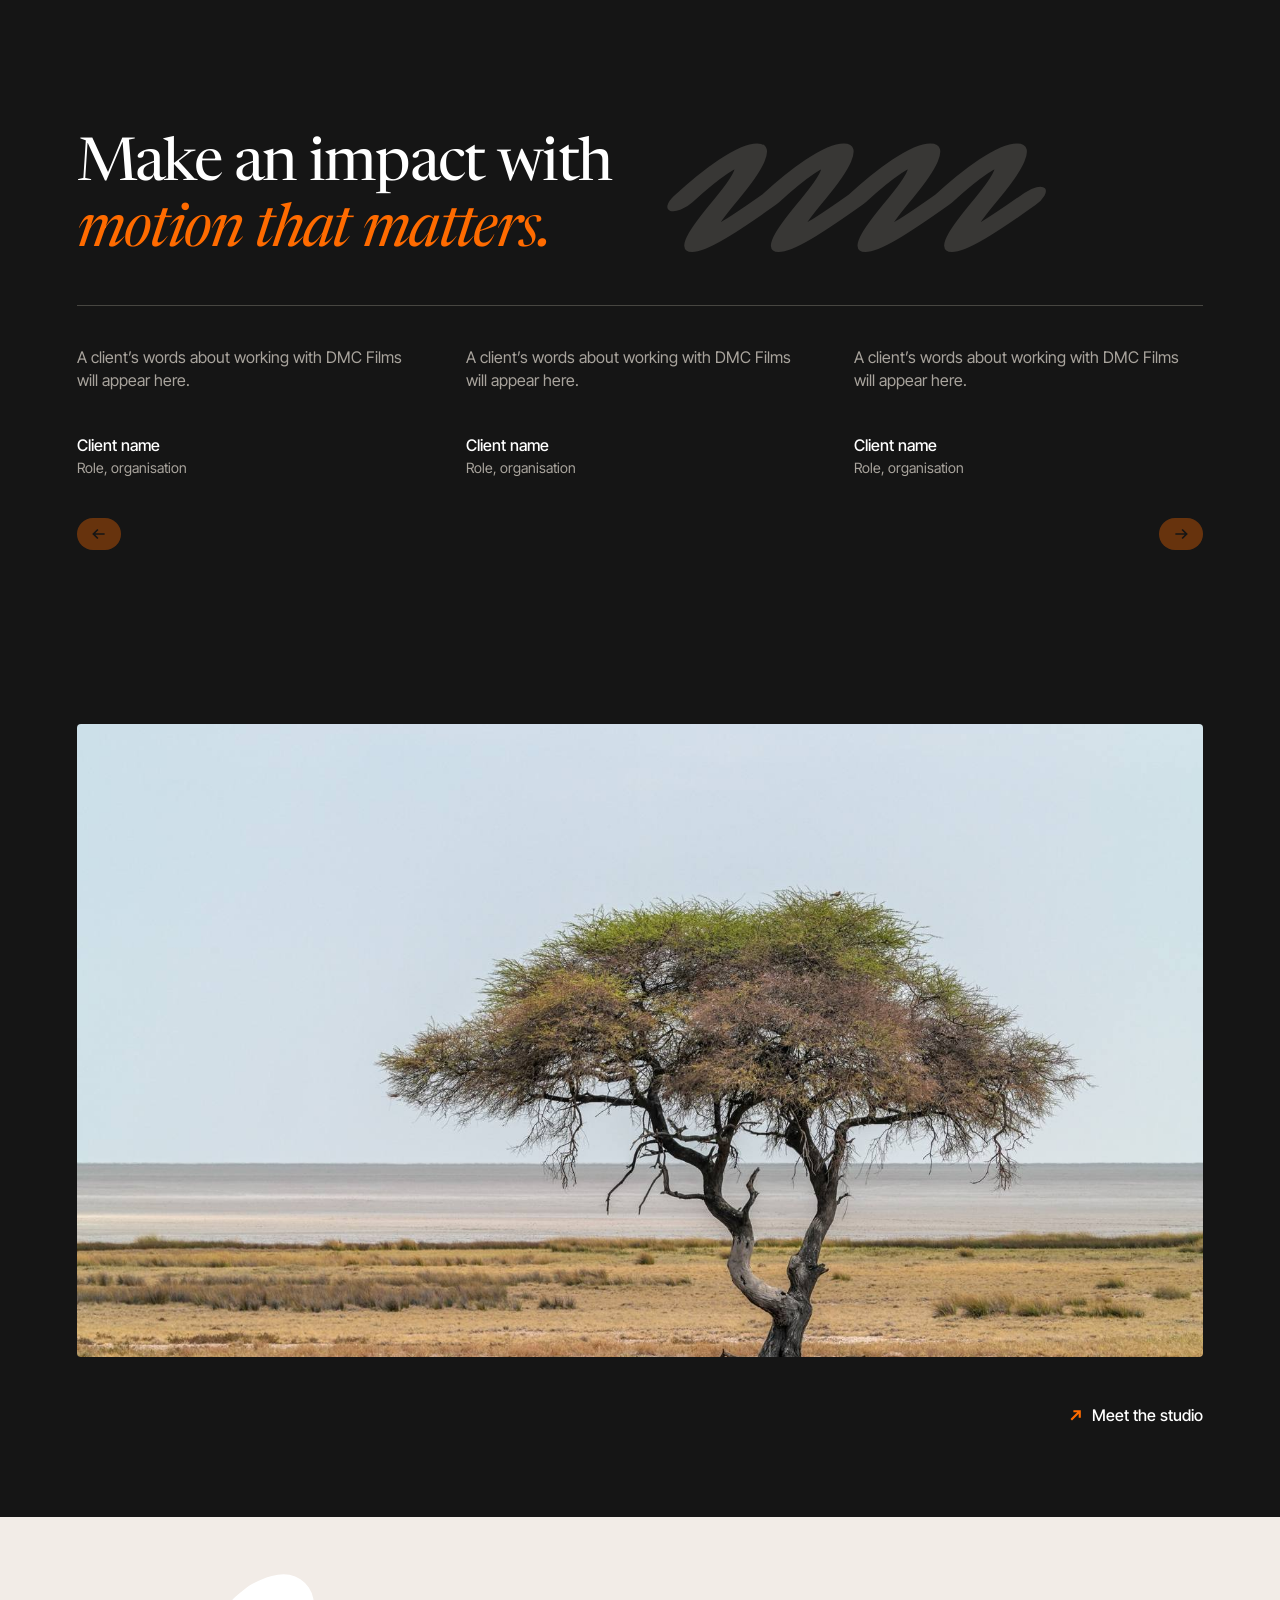
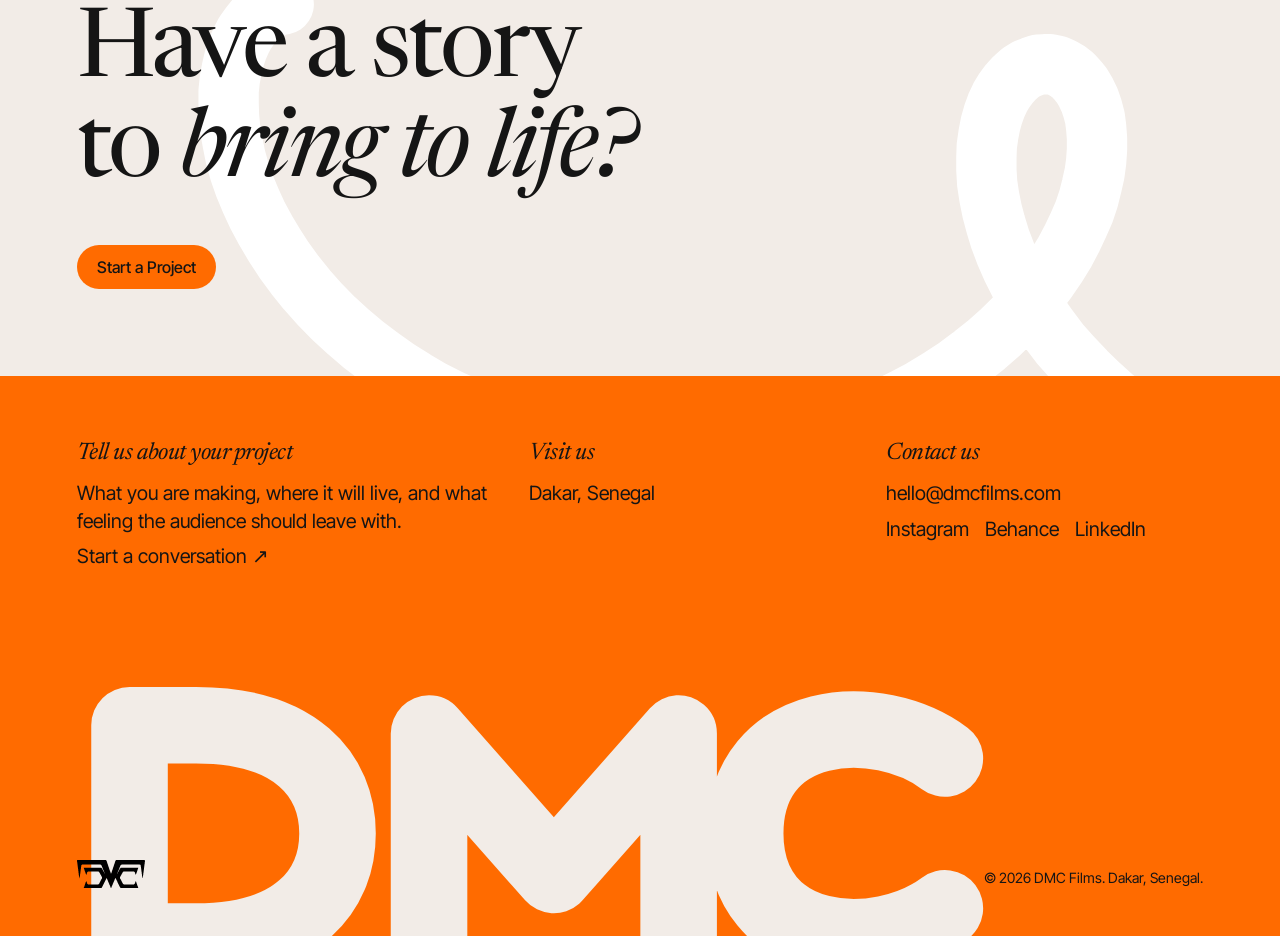
==== commit 556ed7fb: "Add files via upload" ====
--- a/index.html
+++ b/index.html
@@ -7,128 +7,139 @@
 <meta name="description" content="DMC Films is a Dakar-based creative studio for motion design, VFX, editing, photography and video production for agencies, brands, artists and NGOs.">
 <meta name="theme-color" content="#F3ECE6">
 <link rel="icon" href="[data-uri]">
-<link rel="preconnect" href="https://fonts.googleapis.com"><link rel="preconnect" href="https://fonts.gstatic.com" crossorigin>
-<link rel="stylesheet" href="https://fonts.googleapis.com/css2?family=Archivo:wght@400;500;600&family=Instrument+Serif:ital@0;1&display=swap">
 <script>document.documentElement.classList.add("js")</script>
 <style>
-:root{--ivory:#F3ECE6;--black:#111;--orange:#FF6B00;--white:#F5F5F5;--gray:#9b9792;--serif:"Instrument Serif","Cormorant Garamond",Georgia,serif;--sans:"Archivo","Helvetica Neue",Arial,sans-serif;--g:clamp(16px,3.2vw,48px);--sec:clamp(64px,9vw,120px);--ease:cubic-bezier(.2,.7,.2,1)}
+@font-face{font-family:"Newsreader";font-style:normal;font-weight:200 800;font-display:swap;src:url([data-uri]) format("woff2")}
+@font-face{font-family:"Newsreader";font-style:italic;font-weight:200 800;font-display:swap;src:url([data-uri]